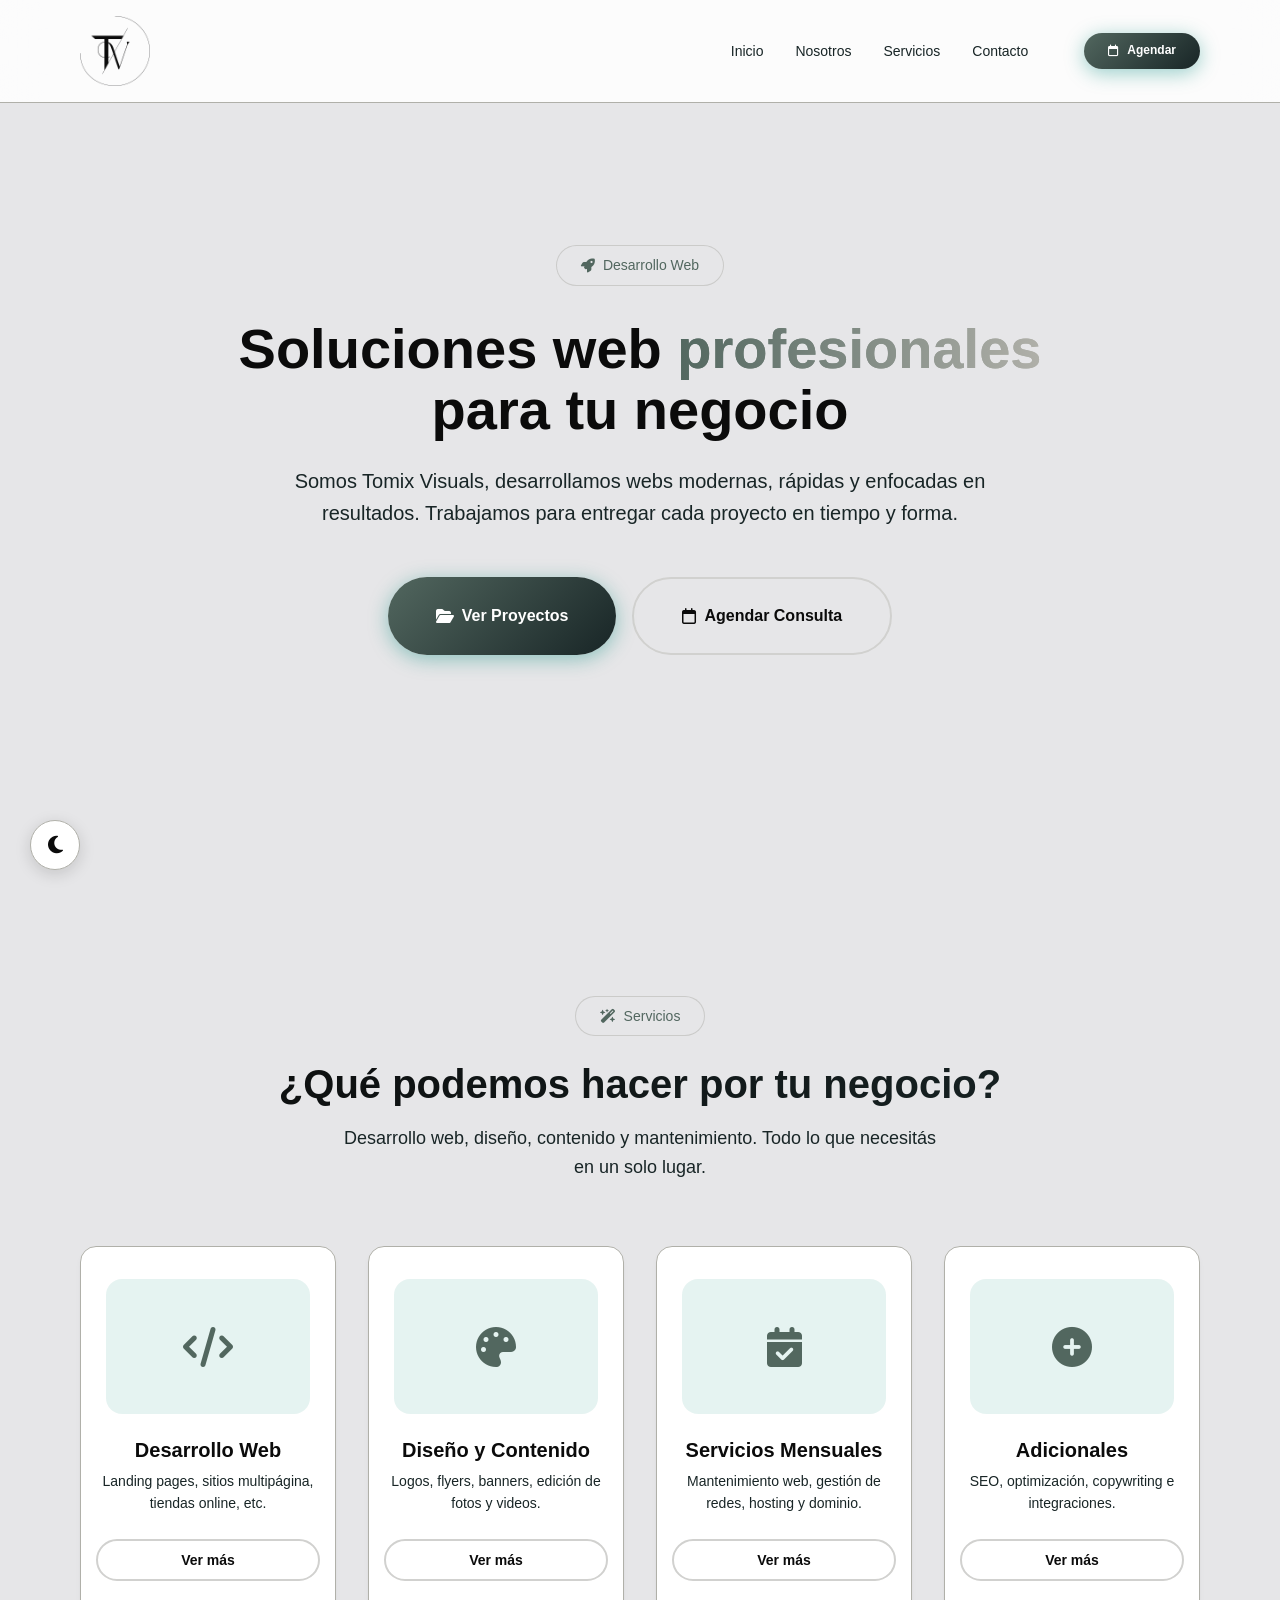
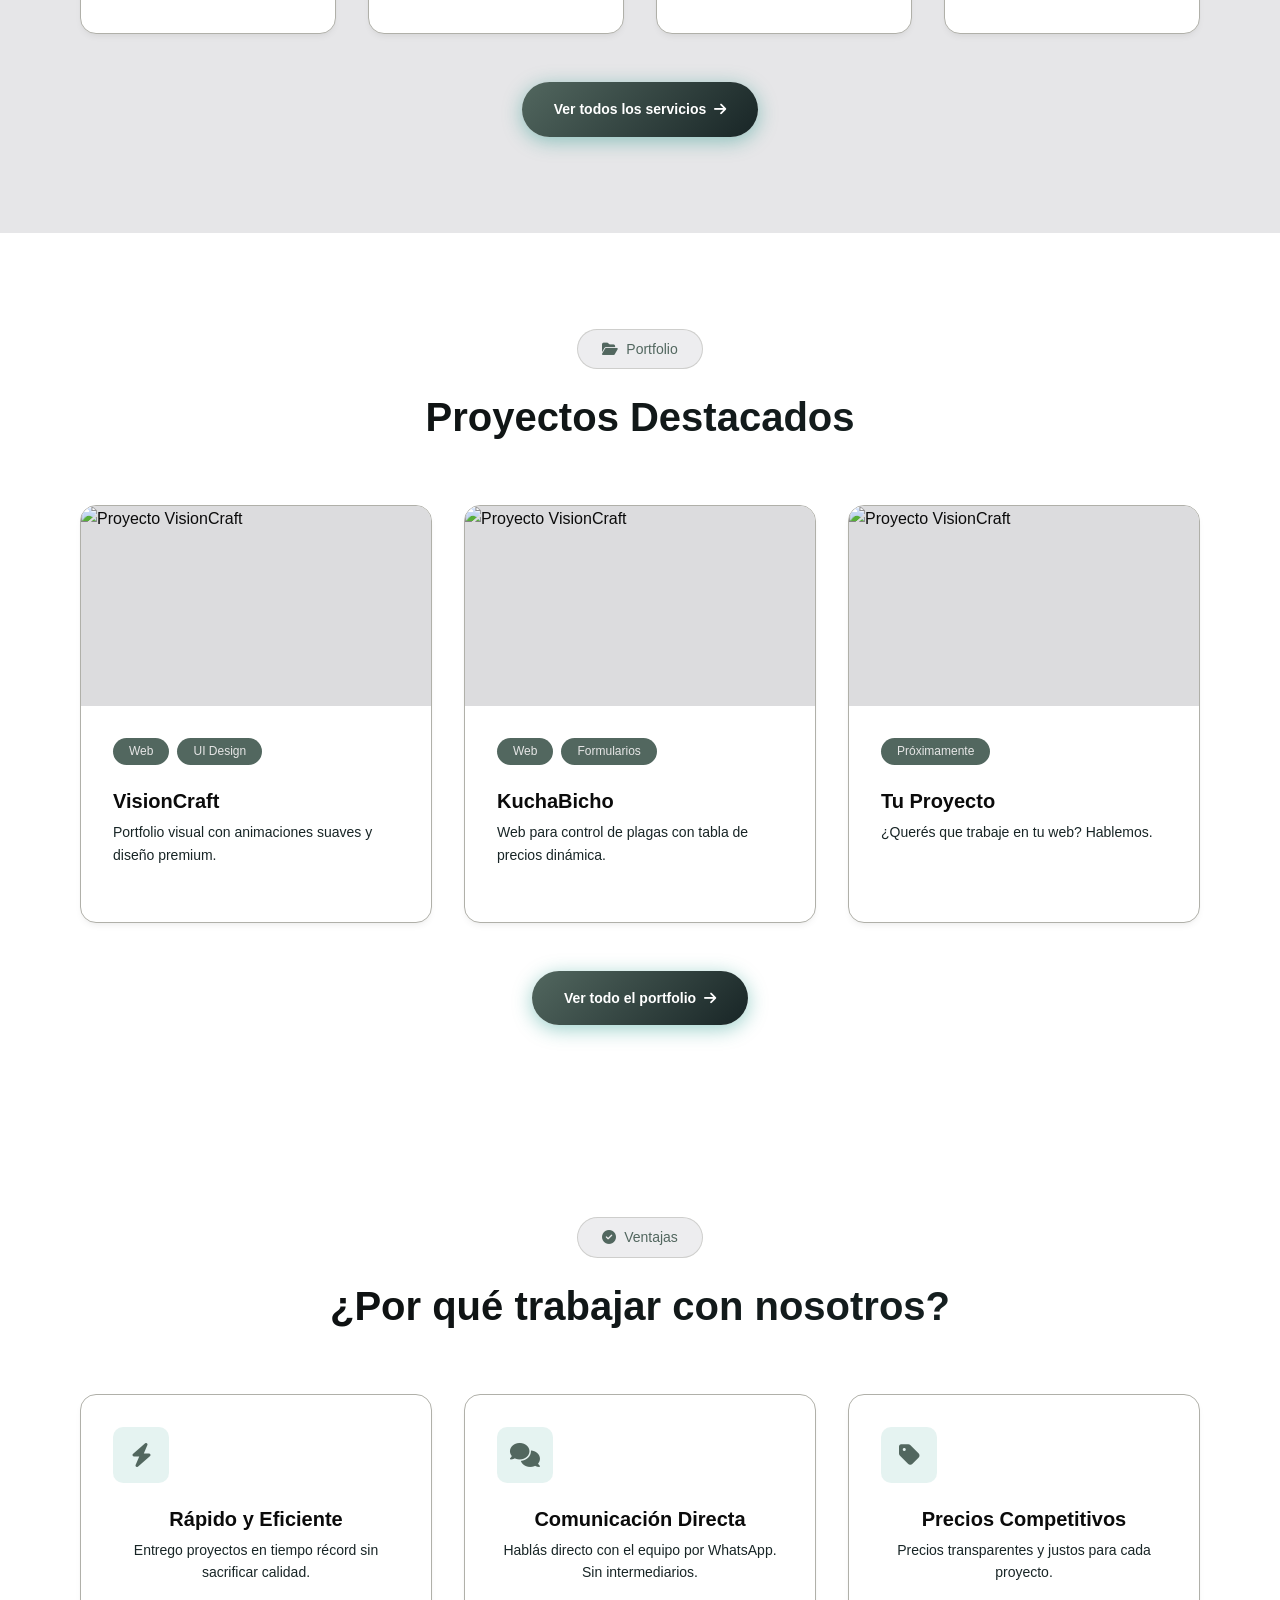
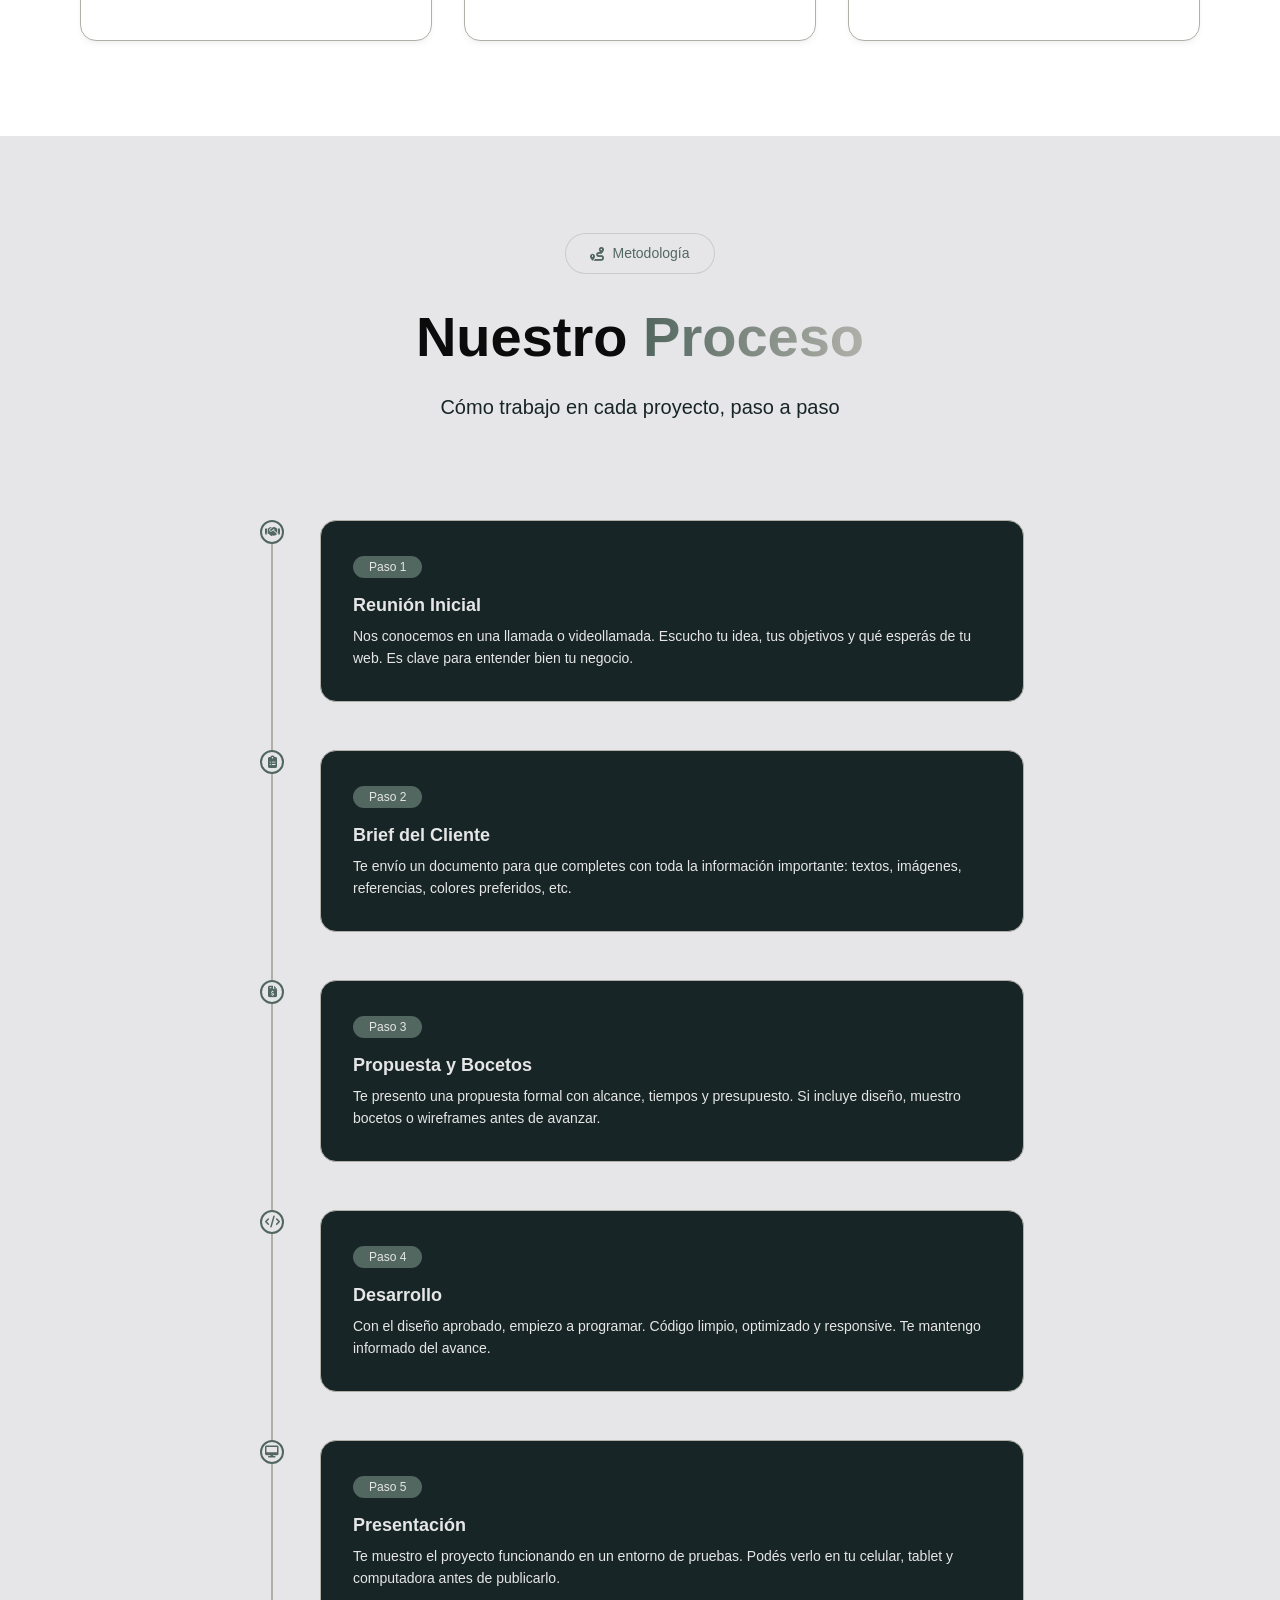
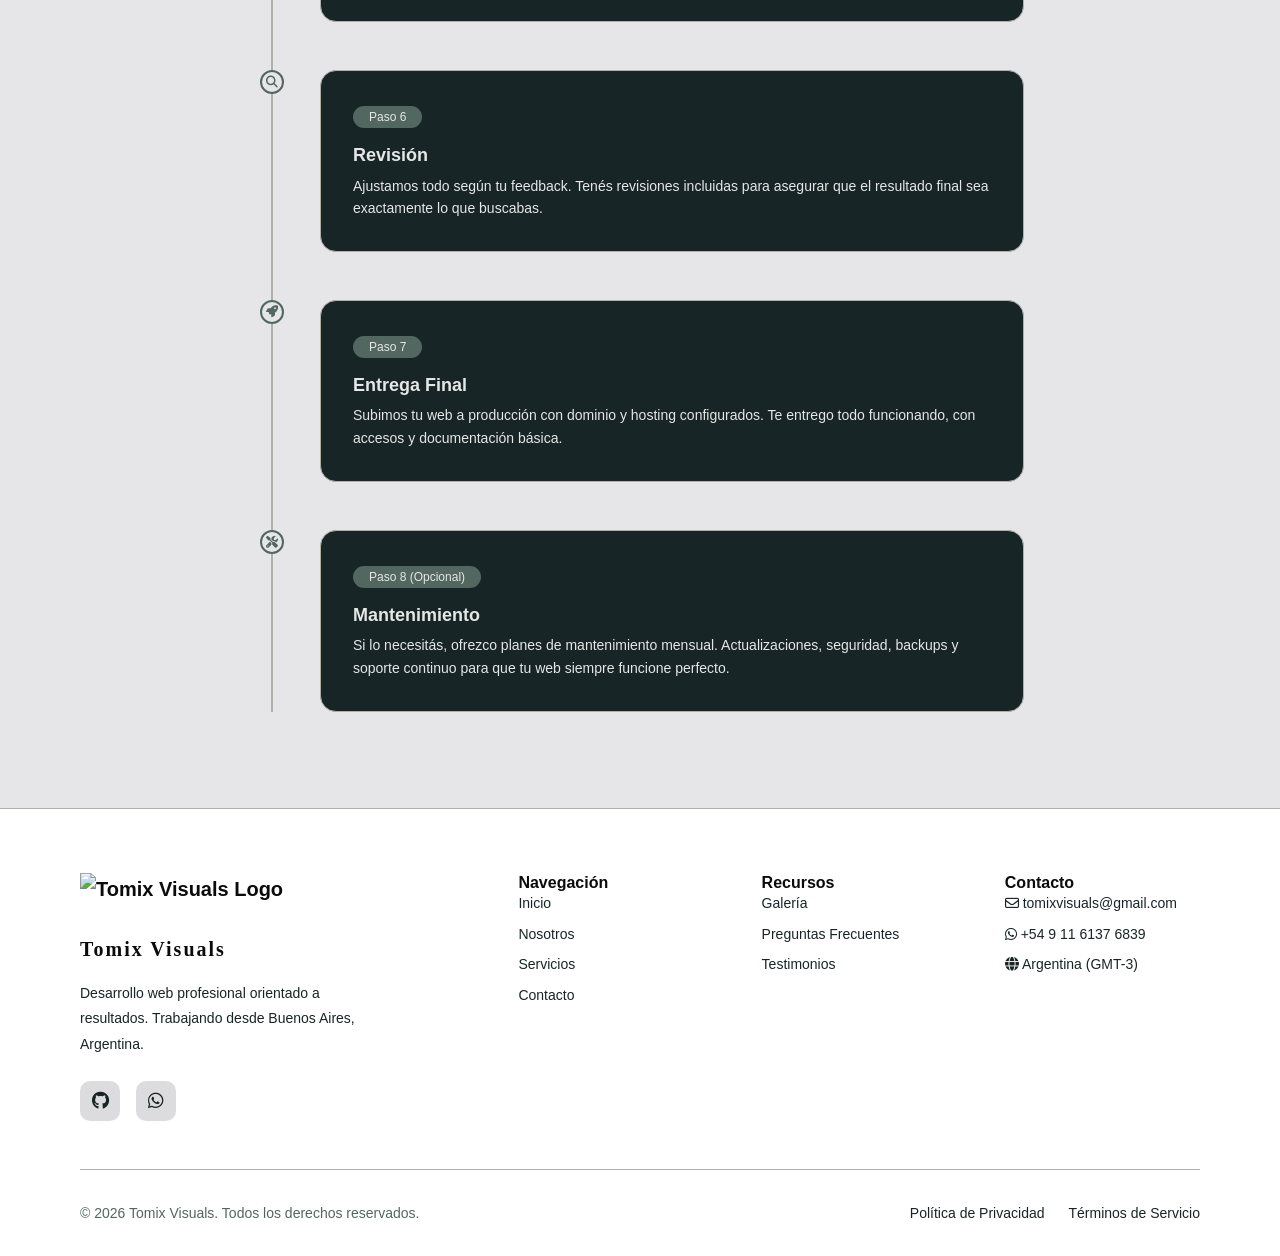
==== index.html @ 341f988a "Refactor code structure for improved readability and maintainability" ====
<!DOCTYPE html>
<html lang="es">

<head>
    <meta charset="UTF-8">
    <meta name="viewport" content="width=device-width, initial-scale=1.0">
    <title>Tomix Visuals</title>
    <meta name="description"
        content="Desarrollo web profesional para negocios. Landing pages, sitios multipágina, tiendas online y más.">
    <link rel="icon" type="image/png" href="./assets/images/logo_tomix_visuals.png">
    <link rel="preconnect" href="https://fonts.googleapis.com">
    <link rel="preconnect" href="https://fonts.gstatic.com" crossorigin>
    <link href="https://fonts.googleapis.com/css2?family=Outfit:wght@300;400;500;600;700&display=swap" rel="stylesheet">
    <link rel="stylesheet" href="https://cdnjs.cloudflare.com/ajax/libs/font-awesome/6.4.0/css/all.min.css">
    <link href="https://unpkg.com/aos@2.3.1/dist/aos.css" rel="stylesheet">
    <link rel="stylesheet" href="./CSS/styles.css">
    <link href="https://assets.calendly.com/assets/external/widget.css" rel="stylesheet">
</head>

<body>
    <!-- Navigation -->
    <nav class="navbar">
        <div class="nav-container">
            <a href="index.html" class="nav-logo">
                <img src="/assets/images/logo_tomix_visuals_negro.png" alt="Tomix Visuals Logo" class="nav-logo-img"
                    style="height: 70px; margin-right: 10px;">
            </a>

            <div class="nav-menu">
                <a href="index.html" class="nav-link active">Inicio</a>
                <a href="about.html" class="nav-link">Nosotros</a>
                <a href="servicios.html" class="nav-link">Servicios</a>
                <a href="contacto.html" class="nav-link">Contacto</a>
                <div class="nav-cta">
                    <a href="javascript:void(0)" onclick="openCalendly()" class="btn btn-primary btn-sm">
                        <i class="fa-regular fa-calendar"></i> Agendar
                    </a>
                </div>
            </div>

            <div class="nav-toggle">
                <span></span>
                <span></span>
                <span></span>
            </div>
        </div>
    </nav>

    <!-- Hero -->
    <section class="hero">
        <div class="hero-content" data-aos="fade-up">
            <div class="hero-badge">
                <i class="fa-solid fa-rocket"></i>
                <span>Desarrollo Web</span>
            </div>
            <h1 class="hero-title">
                Soluciones web
                <span class="txt-type" data-wait="2000"
                    data-words='["profesionales", "rápidas", "modernas", "efectivas"]'></span>
                <br> para tu negocio
            </h1>
            <p class="hero-subtitle">
                Somos Tomix Visuals, desarrollamos webs modernas, rápidas y enfocadas en resultados. Trabajamos
                para entregar cada proyecto en tiempo y forma.
            </p>
            <div class="btn-group" style="justify-content: center;">
                <a href="about.html#projects" class="btn btn-primary btn-lg">
                    <i class="fa-solid fa-folder-open"></i> Ver Proyectos
                </a>
                <a href="javascript:void(0)" onclick="openCalendly()" class="btn btn-outline btn-lg">
                    <i class="fa-regular fa-calendar"></i> Agendar Consulta
                </a>
            </div>
        </div>
    </section>

    <!-- Services Preview -->
    <section id="services-preview">
        <div class="container">
            <div class="section-header" data-aos="fade-up">
                <span class="section-badge">
                    <i class="fa-solid fa-wand-magic-sparkles"></i>
                    Servicios
                </span>
                <h2 class="section-title">¿Qué podemos hacer por tu negocio?</h2>
                <p class="section-subtitle">
                    Desarrollo web, diseño, contenido y mantenimiento. Todo lo que necesitás en un solo lugar.
                </p>
            </div>

            <div class="grid grid-4">
                <div class="card text-center service-preview-card" data-aos="fade-up" data-aos-delay="100"
                    onclick="window.location.href='servicios.html#desarrollo'" style="cursor: pointer;">
                    <div class="card-icon"><i class="fa-solid fa-code"></i></div>
                    <div class="service-preview-content">
                        <h3 class="card-title">Desarrollo Web</h3>
                        <p class="card-text">Landing pages, sitios multipágina, tiendas online, etc.</p>
                        <a href="servicios.html#desarrollo" class="btn btn-outline"
                            onclick="event.stopPropagation();">Ver más</a>
                    </div>
                </div>

                <div class="card text-center service-preview-card" data-aos="fade-up" data-aos-delay="200"
                    onclick="window.location.href='servicios.html#diseno'" style="cursor: pointer;">
                    <div class="card-icon"><i class="fa-solid fa-palette"></i></div>
                    <div class="service-preview-content">
                        <h3 class="card-title">Diseño y Contenido</h3>
                        <p class="card-text">Logos, flyers, banners, edición de fotos y videos.</p>
                        <a href="servicios.html#diseno" class="btn btn-outline" onclick="event.stopPropagation();">Ver
                            más</a>
                    </div>
                </div>

                <div class="card text-center service-preview-card" data-aos="fade-up" data-aos-delay="300"
                    onclick="window.location.href='servicios.html#mensuales'" style="cursor: pointer;">
                    <div class="card-icon"><i class="fa-solid fa-calendar-check"></i></div>
                    <div class="service-preview-content">
                        <h3 class="card-title">Servicios Mensuales</h3>
                        <p class="card-text">Mantenimiento web, gestión de redes, hosting y dominio.</p>
                        <a href="servicios.html#mensuales" class="btn btn-outline"
                            onclick="event.stopPropagation();">Ver más</a>
                    </div>
                </div>

                <div class="card text-center service-preview-card" data-aos="fade-up" data-aos-delay="400"
                    onclick="window.location.href='servicios.html#adicionales'" style="cursor: pointer;">
                    <div class="card-icon"><i class="fa-solid fa-plus-circle"></i></div>
                    <div class="service-preview-content">
                        <h3 class="card-title">Adicionales</h3>
                        <p class="card-text">SEO, optimización, copywriting e integraciones.</p>
                        <a href="servicios.html#adicionales" class="btn btn-outline"
                            onclick="event.stopPropagation();">Ver más</a>
                    </div>
                </div>
            </div>

            <div class="text-center" style="margin-top: var(--space-2xl);" data-aos="fade-up">
                <a href="servicios.html#services" class="btn btn-primary">
                    Ver todos los servicios <i class="fa-solid fa-arrow-right"></i>
                </a>
            </div>
        </div>
    </section>

    <!-- Featured Projects -->
    <section id="projects-preview" style="background: var(--bg-secondary);">
        <div class="container">
            <div class="section-header" data-aos="fade-up">
                <span class="section-badge">
                    <i class="fa-solid fa-folder-open"></i>
                    Portfolio
                </span>
                <h2 class="section-title">Proyectos Destacados</h2>
            </div>

            <div class="grid grid-3">
                <div class="card project-card" data-aos="fade-up" data-aos-delay="100">
                    <div class="project-image">
                        <img src="./assets/images/foto1.jpg" alt="Proyecto VisionCraft">
                    </div>
                    <div class="project-content">
                        <div class="project-tags">
                            <span class="tag">Web</span>
                            <span class="tag">UI Design</span>
                        </div>
                        <h3 class="card-title">VisionCraft</h3>
                        <p class="card-text">Portfolio visual con animaciones suaves y diseño premium.</p>
                        
                    </div>
                </div>

                <div class="card project-card" data-aos="fade-up" data-aos-delay="200">
                <div class="project-image">
                    <img src="./assets/images/foto1.jpg" alt="Proyecto VisionCraft">
                </div>
                    <div class="project-content">
                        <div class="project-tags">
                            <span class="tag">Web</span>
                            <span class="tag">Formularios</span>
                        </div>
                        <h3 class="card-title">KuchaBicho</h3>
                        <p class="card-text">Web para control de plagas con tabla de precios dinámica.</p>
                    </div>
                </div>

                <div class="card project-card" data-aos="fade-up" data-aos-delay="300">
                    <div class="project-image">
                        <img src="./assets/images/foto1.jpg" alt="Proyecto VisionCraft">
                    </div>
                    <div class="project-content">
                        <div class="project-tags">
                            <span class="tag">Próximamente</span>
                        </div>
                        <h3 class="card-title">Tu Proyecto</h3>
                        <p class="card-text">¿Querés que trabaje en tu web? Hablemos.</p>
                    </div>
                </div>
            </div>

            <div class="text-center" style="margin-top: var(--space-2xl);" data-aos="fade-up">
                <a href="about.html#projects" class="btn btn-primary">
                    Ver todo el portfolio <i class="fa-solid fa-arrow-right"></i>
                </a>
            </div>
        </div>
    </section>

    <!-- Why Me -->
    <section id="why-me" style="background: var(--bg-secondary);">
        <div class="container">
            <div class="section-header" data-aos="fade-up">
                <span class="section-badge">
                    <i class="fa-solid fa-check-circle"></i>
                    Ventajas
                </span>
                <h2 class="section-title">¿Por qué trabajar con nosotros?</h2>
            </div>

            <div class="grid grid-3">
                <div class="card text-center" data-aos="fade-up" data-aos-delay="100">
                    <div class="card-icon"><i class="fa-solid fa-bolt"></i></div>
                    <h3 class="card-title">Rápido y Eficiente</h3>
                    <p class="card-text">Entrego proyectos en tiempo récord sin sacrificar calidad.</p>
                </div>

                <div class="card text-center" data-aos="fade-up" data-aos-delay="200">
                    <div class="card-icon"><i class="fa-solid fa-comments"></i></div>
                    <h3 class="card-title">Comunicación Directa</h3>
                    <p class="card-text">Hablás directo con el equipo por WhatsApp. Sin intermediarios.</p>
                </div>

                <div class="card text-center" data-aos="fade-up" data-aos-delay="300">
                    <div class="card-icon"><i class="fa-solid fa-tag"></i></div>
                    <h3 class="card-title">Precios Competitivos</h3>
                    <p class="card-text">Precios transparentes y justos para cada proyecto.</p>
                </div>
            </div>
        </div>
    </section>

    <section class="hero" style="min-height: 40vh; padding-bottom: var(--space-lg);">
        <div class="hero-content" data-aos="fade-up">
            <div class="hero-badge">
                <i class="fa-solid fa-route"></i>
                <span>Metodología</span>
            </div>
            <h1 class="hero-title">Nuestro <span>Proceso</span></h1>
            <p class="hero-subtitle">Cómo trabajo en cada proyecto, paso a paso</p>
        </div>
    </section>

    <!-- Process Timeline -->
    <section id="process" style="padding-top: var(--space-lg);">
        <div class="container container-sm">
            <div class="timeline">

                <!-- Paso 1 -->
                <div class="timeline-item" data-aos="fade-up">
                    <div class="timeline-icon">
                        <i class="fa-solid fa-handshake"></i>
                    </div>
                    <div class="timeline-content dark-mode">
                        <span class="tag" style="margin-bottom: var(--space-sm);">Paso 1</span>
                        <h3 class="timeline-title">Reunión Inicial</h3>
                        <p class="timeline-text">
                            Nos conocemos en una llamada o videollamada. Escucho tu idea, tus objetivos y qué esperás de
                            tu web. Es clave para entender bien tu negocio.
                        </p>
                    </div>
                </div>

                <!-- Paso 2 -->
                <div class="timeline-item" data-aos="fade-up">
                    <div class="timeline-icon">
                        <i class="fa-solid fa-clipboard-list"></i>
                    </div>
                    <div class="timeline-content dark-mode">
                        <span class="tag" style="margin-bottom: var(--space-sm);">Paso 2</span>
                        <h3 class="timeline-title">Brief del Cliente</h3>
                        <p class="timeline-text">
                            Te envío un documento para que completes con toda la información importante: textos,
                            imágenes, referencias, colores preferidos, etc.
                        </p>
                    </div>
                </div>

                <!-- Paso 3 -->
                <div class="timeline-item" data-aos="fade-up">
                    <div class="timeline-icon">
                        <i class="fa-solid fa-file-invoice-dollar"></i>
                    </div>
                    <div class="timeline-content dark-mode">
                        <span class="tag" style="margin-bottom: var(--space-sm);">Paso 3</span>
                        <h3 class="timeline-title">Propuesta y Bocetos</h3>
                        <p class="timeline-text">
                            Te presento una propuesta formal con alcance, tiempos y presupuesto. Si incluye diseño,
                            muestro bocetos o wireframes antes de avanzar.
                        </p>
                    </div>
                </div>

                <!-- Paso 4 -->
                <div class="timeline-item" data-aos="fade-up">
                    <div class="timeline-icon">
                        <i class="fa-solid fa-code"></i>
                    </div>
                    <div class="timeline-content dark-mode">
                        <span class="tag" style="margin-bottom: var(--space-sm);">Paso 4</span>
                        <h3 class="timeline-title">Desarrollo</h3>
                        <p class="timeline-text">
                            Con el diseño aprobado, empiezo a programar. Código limpio, optimizado y responsive. Te
                            mantengo informado del avance.
                        </p>
                    </div>
                </div>

                <!-- Paso 5 -->
                <div class="timeline-item" data-aos="fade-up">
                    <div class="timeline-icon">
                        <i class="fa-solid fa-desktop"></i>
                    </div>
                    <div class="timeline-content dark-mode">
                        <span class="tag" style="margin-bottom: var(--space-sm);">Paso 5</span>
                        <h3 class="timeline-title">Presentación</h3>
                        <p class="timeline-text">
                            Te muestro el proyecto funcionando en un entorno de pruebas. Podés verlo en tu celular,
                            tablet y computadora antes de publicarlo.
                        </p>
                    </div>
                </div>

                <!-- Paso 6 -->
                <div class="timeline-item" data-aos="fade-up">
                    <div class="timeline-icon">
                        <i class="fa-solid fa-magnifying-glass"></i>
                    </div>
                    <div class="timeline-content dark-mode">
                        <span class="tag" style="margin-bottom: var(--space-sm);">Paso 6</span>
                        <h3 class="timeline-title">Revisión</h3>
                        <p class="timeline-text">
                            Ajustamos todo según tu feedback. Tenés revisiones incluidas para asegurar que el resultado
                            final sea exactamente lo que buscabas.
                        </p>
                    </div>
                </div>

                <!-- Paso 7 -->
                <div class="timeline-item" data-aos="fade-up">
                    <div class="timeline-icon">
                        <i class="fa-solid fa-rocket"></i>
                    </div>
                    <div class="timeline-content dark-mode">
                        <span class="tag" style="margin-bottom: var(--space-sm);">Paso 7</span>
                        <h3 class="timeline-title">Entrega Final</h3>
                        <p class="timeline-text">
                            Subimos tu web a producción con dominio y hosting configurados. Te entrego todo funcionando,
                            con accesos y documentación básica.
                        </p>
                    </div>
                </div>

                <!-- Paso 8 -->
                <div class="timeline-item" data-aos="fade-up">
                    <div class="timeline-icon">
                        <i class="fa-solid fa-screwdriver-wrench"></i>
                    </div>
                    <div class="timeline-content dark-mode">
                        <span class="tag" style="margin-bottom: var(--space-sm);">Paso 8 (Opcional)</span>
                        <h3 class="timeline-title">Mantenimiento</h3>
                        <p class="timeline-text">
                            Si lo necesitás, ofrezco planes de mantenimiento mensual. Actualizaciones, seguridad,
                            backups y soporte continuo para que tu web siempre funcione perfecto.
                        </p>
                    </div>
                </div>

            </div>
        </div>
    </section>

    <!-- Footer -->
    <footer class="footer">
        <div class="container">
            <div class="footer-grid">
                <div class="footer-brand">
                    <div class="footer-brand-name">
                        <img src="/assets/images/logo_tomix_visuals.png" alt="Tomix Visuals Logo" class="footer-logo-img"
                            style="height: 60px; margin-right: 10px;">
                        <span class="logo negativo">Tomix Visuals</span>
                    </div>
                    <p class="footer-brand-text">
                        Desarrollo web profesional orientado a resultados. Trabajando desde Buenos Aires, Argentina.
                    </p>
                    <div class="footer-social" style="margin-top: var(--space-lg);">
                        <a href="#" target="_blank" class="footer-social-link" aria-label="GitHub">
                            <i class="fa-brands fa-github"></i>
                        </a>
                        <!-- <a href="#" target="_blank" class="footer-social-link" aria-label="LinkedIn">
                            <i class="fa-brands fa-linkedin-in"></i>
                        </a> -->
                        <!-- <a href="#" target="_blank" class="footer-social-link" aria-label="Instagram">
                            <i class="fa-brands fa-instagram"></i>
                        </a> -->
                        <a href="https://wa.me/5491130489378" target="_blank" class="footer-social-link"
                            aria-label="WhatsApp">
                            <i class="fa-brands fa-whatsapp"></i>
                        </a>
                    </div>
                </div>

                <div>
                    <h4 class="footer-title-negativo">Navegación</h4>
                    <div class="footer-links">
                        <a href="index.html" class="footer-link">Inicio</a>
                        <a href="about.html" class="footer-link">Nosotros</a>
                        <a href="servicios.html" class="footer-link">Servicios</a>
                        <a href="contacto.html" class="footer-link">Contacto</a>
                    </div>
                </div>

                <div>
                    <h4 class="footer-title-negativo">Recursos</h4>
                    <div class="footer-links">
                        <a href="galeria.html" class="footer-link">Galería</a>
                        <a href="faq.html" class="footer-link">Preguntas Frecuentes</a>
                        <a href="testimonios.html" class="footer-link">Testimonios</a>
                    </div>
                </div>

                <div>
                    <h4 class="footer-title-negativo">Contacto</h4>
                    <div class="footer-links">
                        <a href="mailto:tomixvisuals@gmail.com" class="footer-link">
                            <i class="fa-regular fa-envelope"></i> tomixvisuals@gmail.com
                        </a>
                        <a href="https://wa.me/5491161376839" class="footer-link">
                            <i class="fa-brands fa-whatsapp"></i> +54 9 11 6137 6839
                        </a>
                        <span class="footer-link" style="cursor: default;">
                            <i class="fa-solid fa-globe"></i> Argentina (GMT-3)
                        </span>
                    </div>
                </div>
            </div>

            <div class="footer-bottom">
                <p class="footer-copyright">
                    &copy; 2026 Tomix Visuals. Todos los derechos reservados.
                </p>
                <div class="footer-legal">
                    <a href="#">Política de Privacidad</a>
                    <a href="#">Términos de Servicio</a>
                </div>
            </div>
        </div>
    </footer>

    <button id="theme-toggle" class="theme-toggle-btn" aria-label="Cambiar modo oscuro/claro">
        <i class="fa-solid fa-moon"></i>
    </button>

    <script src="https://unpkg.com/aos@2.3.1/dist/aos.js"></script>
    <script src="https://assets.calendly.com/assets/external/widget.js" async></script>
    <script src="script.js"></script>
</body>

</html>
---- CSS/styles.css ----
/* --- VARIABLES --- */
:root {
    /* Colores - Tomix Visuals Theme (Light/Teal) */
    --bg-primary: #e6e6e8;
    --bg-secondary: #FFFFFF;
    --bg-tertiary: #dcdcde;
    --accent: #52675f;
    --accent-glow: #b0b0a9;
    --accent-dark: #182526;
    --success: #10B981;
    --warning: #F59E0B;
    --text-primary: #0b0b0b;
    --text-secondary: #182526;
    --text-muted: #52675f;
    --border: #b0b0a9;
    --border-light: #d1d1cf;
    --glass: rgba(230, 230, 232, 0.7);
    --glass-border: rgba(176, 176, 169, 0.5);

    /* Gradients */
    --gradient-accent: linear-gradient(135deg, var(--accent) 0%, var(--accent-dark) 100%);
    --gradient-dark: linear-gradient(180deg, var(--bg-primary) 0%, var(--text-primary) 100%);
    --gradient-glow: radial-gradient(circle at center, rgba(82, 103, 95, 0.2) 0%, transparent 70%);

    /* Spacing */
    --space-xs: 0.25rem;
    --space-sm: 0.5rem;
    --space-md: 1rem;
    --space-lg: 1.5rem;
    --space-xl: 2rem;
    --space-2xl: 3rem;
    --space-3xl: 4rem;
    --space-4xl: 6rem;

    /* Typography */
    --font-primary: 'ModernSans', sans-serif;
    --font-size-xs: 0.75rem;
    --font-size-sm: 0.875rem;
    --font-size-base: 1rem;
    --font-size-lg: 1.125rem;
    --font-size-xl: 1.25rem;
    --font-size-2xl: 1.5rem;
    --font-size-3xl: 2rem;
    --font-size-4xl: 2.5rem;
    --font-size-5xl: 3.5rem;
    --font-size-6xl: 4.5rem;

    /* Border Radius */
    --radius-sm: 6px;
    --radius-md: 10px;
    --radius-lg: 16px;
    --radius-xl: 24px;
    --radius-full: 9999px;

    /* Shadows */
    --shadow-sm: 0 2px 8px rgba(11, 11, 11, 0.1);
    --shadow-md: 0 4px 16px rgba(11, 11, 11, 0.15);
    --shadow-lg: 0 8px 32px rgba(11, 11, 11, 0.2);
    --shadow-glow: 0 0 40px rgba(82, 103, 95, 0.25);

    /* Transitions */
    --transition-fast: 150ms ease;
    --transition-base: 300ms ease;
    --transition-slow: 500ms ease;

    /* Z-index */
    --z-dropdown: 100;
    --z-sticky: 200;
    --z-fixed: 300;
    --z-modal: 400;
    --z-tooltip: 500;
}

/* --- RESET & BASE --- */
*,
*::before,
*::after {
    margin: 0;
    padding: 0;
    box-sizing: border-box;
}

html {
    scroll-behavior: smooth;
    scroll-padding-top: 100px;
    -webkit-font-smoothing: antialiased;
    -moz-osx-font-smoothing: grayscale;
}

body {
    font-family: var(--font-primary);
    font-size: var(--font-size-base);
    line-height: 1.6;
    color: var(--text-primary);
    background-color: var(--bg-primary);
    overflow-x: hidden;
}

a {
    text-decoration: none;
    color: inherit;
    transition: color var(--transition-fast);
}

ul,
ol {
    list-style: none;
}

img,
video {
    max-width: 100%;
    height: auto;
    display: block;
}

button {
    font-family: inherit;
    cursor: pointer;
    border: none;
    background: none;
}

input,
textarea,
select {
    font-family: inherit;
    font-size: inherit;
}

/* --- LAYOUT --- */
.container {
    width: 90%;
    max-width: 1200px;
    margin: 0 auto;
    padding: 0 var(--space-md);
    position: relative;
    /* Ensure relative positioning for child absolute elements */
}

.container-sm {
    max-width: 800px;
}

.container-lg {
    max-width: 1400px;
}

section {
    padding: var(--space-4xl) 0;
}

/* --- NAVIGATION --- */
.navbar {
    position: fixed;
    top: 0;
    left: 0;
    right: 0;
    z-index: var(--z-fixed);
    background: rgba(255, 255, 255, 0.85);
    /* Light theme background */
    backdrop-filter: blur(20px);
    -webkit-backdrop-filter: blur(20px);
    border-bottom: 1px solid var(--border);
    /* Use border variable */
    padding: var(--space-md) 0;
    transition: all var(--transition-base);
}

.navbar.scrolled {
    padding: var(--space-sm) 0;
    background: rgba(255, 255, 255, 0.95);
    /* Light theme */
    box-shadow: var(--shadow-sm);
}

.nav-container {
    display: flex;
    align-items: center;
    justify-content: space-between;
    max-width: 1200px;
    width: 90%;
    /* Added to match container */
    margin: 0 auto;
    padding: 0 var(--space-md);
}


.nav-logo-img {
    width: 70px;
    transition: all 0.3s ease;
}

.nav-menu {
    display: flex;
    align-items: center;
    gap: var(--space-xl);
}

.nav-link {
    font-size: var(--font-size-sm);
    font-weight: 500;
    color: var(--text-secondary);
    position: relative;
    padding: var(--space-xs) 0;
}

.nav-link::after {
    content: '';
    position: absolute;
    bottom: -2px;
    left: 0;
    width: 0;
    height: 2px;
    background: var(--accent);
    transition: width var(--transition-base);
}

.nav-link:hover,
.nav-link.active {
    color: var(--text-primary);
}

.nav-link:hover::after,
.nav-link.active::after {
    width: 100%;
}

.nav-cta {
    margin-left: var(--space-lg);
}

/* Mobile Menu */
.nav-toggle {
    display: none;
    flex-direction: column;
    gap: 5px;
    padding: var(--space-sm);
    cursor: pointer;
}

.nav-toggle span {
    display: block;
    width: 24px;
    height: 2px;
    background: var(--text-primary);
    transition: all var(--transition-fast);
}

.nav-toggle.active span:nth-child(1) {
    transform: rotate(45deg) translate(5px, 5px);
}

.nav-toggle.active span:nth-child(2) {
    opacity: 0;
}

.nav-toggle.active span:nth-child(3) {
    transform: rotate(-45deg) translate(5px, -5px);
}

/* --- TYPOGRAPHY --- */
h1,
h2,
h3,
h4,
h5,
h6 {
    line-height: 1.2;
    font-weight: 700;
}

.logo {
    font-family: Skeina;
    letter-spacing: 2px;
}

.section-header {
    text-align: center;
    margin-bottom: var(--space-3xl);
}

.section-badge {
    display: inline-flex;
    align-items: center;
    gap: var(--space-sm);
    padding: var(--space-sm) var(--space-lg);
    background: var(--glass);
    border: 1px solid var(--glass-border);
    border-radius: var(--radius-full);
    font-size: var(--font-size-sm);
    color: var(--accent);
    margin-bottom: var(--space-lg);
}

.section-title {
    font-size: var(--font-size-4xl);
    margin-bottom: var(--space-md);
    background: linear-gradient(135deg, var(--text-primary) 0%, var(--text-secondary) 100%);
    -webkit-background-clip: text;
    -webkit-text-fill-color: transparent;
    background-clip: text;
}

.section-subtitle {
    font-size: var(--font-size-lg);
    color: var(--text-secondary);
    max-width: 600px;
    margin: 0 auto;
}

/* --- BUTTONS --- */
.btn {
    display: inline-flex;
    align-items: center;
    justify-content: center;
    gap: var(--space-sm);
    padding: var(--space-md) var(--space-xl);
    font-size: var(--font-size-sm);
    font-weight: 600;
    border-radius: var(--radius-full);
    transition: all var(--transition-base);
    white-space: nowrap;
}

.btn-primary {
    background: var(--gradient-accent);
    color: white;
    box-shadow: 0 4px 20px rgba(0, 137, 123, 0.4);
    /* Teal shadow */
}

.btn-primary:hover {
    transform: translateY(-2px);
    box-shadow: 0 8px 30px rgba(0, 137, 123, 0.5);
}

.btn-outline {
    background: transparent;
    color: var(--text-primary);
    border: 2px solid var(--border-light);
}

.btn-outline:hover {
    border-color: var(--accent);
    color: var(--accent);
    background: rgba(0, 137, 123, 0.1);
}

.btn-ghost {
    background: transparent;
    color: var(--text-secondary);
    padding: var(--space-sm) var(--space-md);
}

.btn-ghost:hover {
    color: var(--text-primary);
    background: var(--glass);
}

.btn-whatsapp {
    background: #25D366;
    color: white;
}

.btn-whatsapp:hover {
    background: #20BA5C;
    transform: translateY(-2px);
    box-shadow: 0 8px 30px rgba(37, 211, 102, 0.4);
}

.btn-lg {
    padding: var(--space-lg) var(--space-2xl);
    font-size: var(--font-size-base);
}

.btn-sm {
    padding: var(--space-sm) var(--space-lg);
    font-size: var(--font-size-xs);
}

.btn-icon {
    width: 48px;
    height: 48px;
    padding: 0;
    border-radius: 50%;
}

.btn-group {
    display: flex;
    flex-wrap: wrap;
    gap: var(--space-md);
}

/* --- CARDS --- */
.card {
    background: var(--bg-secondary);
    border: 1px solid var(--border);
    border-radius: var(--radius-lg);
    padding: var(--space-xl);
    will-change: transform;
    transition: transform var(--transition-fast), box-shadow var(--transition-base);
    box-shadow: 0 4px 6px -1px rgba(0, 0, 0, 0.05), 0 2px 4px -1px rgba(0, 0, 0, 0.03);
    perspective: 1000px;
    transform-style: preserve-3d;
    /* Added subtle shadow */
}


.card:hover {
    border-color: var(--accent);

    box-shadow: var(--shadow-lg), var(--shadow-glow);
}

.card-glass {
    background: var(--glass);
    border: 1px solid var(--glass-border);
    backdrop-filter: blur(10px);
    -webkit-backdrop-filter: blur(10px);
}

.card-icon {
    width: 56px;
    height: 56px;
    display: flex;
    align-items: center;
    justify-content: center;
    background: rgba(0, 137, 123, 0.1);
    border-radius: var(--radius-md);
    font-size: var(--font-size-2xl);
    color: var(--accent);
    margin-bottom: var(--space-lg);
}

.card-title {
    font-size: var(--font-size-xl);
    margin-bottom: var(--space-sm);
}

.card-text {
    color: var(--text-secondary);
    font-size: var(--font-size-sm);
    margin-bottom: var(--space-lg);
}

.card-price {
    font-size: var(--font-size-2xl);
    font-weight: 700;
    color: var(--accent);
    margin-bottom: var(--space-lg);
}

.card-price span {
    font-size: var(--font-size-sm);
    color: var(--text-muted);
    font-weight: 400;
}

/* --- GRIDS --- */
.grid {
    display: grid;
    gap: var(--space-xl);
}

.grid-2 {
    grid-template-columns: repeat(2, 1fr);
}

.grid-3 {
    grid-template-columns: repeat(3, 1fr);
}

.grid-4 {
    grid-template-columns: repeat(4, 1fr);
}

.grid-auto {
    grid-template-columns: repeat(auto-fit, minmax(280px, 1fr));
}

/* --- HERO --- */
.hero {
    min-height: 100vh;
    display: flex;
    align-items: center;
    justify-content: center;
    text-align: center;
    padding: var(--space-4xl) 0;
    position: relative;
    overflow: hidden;
}

.hero::before {
    content: '';
    position: absolute;
    top: 0;
    left: 50%;
    transform: translateX(-50%);
    width: 150%;
    height: 100%;
    pointer-events: none;
}

.hero-content {
    position: relative;
    z-index: 1;
    max-width: 900px;
    margin: 0 auto;
    padding: 0 var(--space-lg);
}

.hero-badge {
    display: inline-flex;
    align-items: center;
    gap: var(--space-sm);
    padding: var(--space-sm) var(--space-lg);
    background: var(--glass);
    border: 1px solid var(--glass-border);
    border-radius: var(--radius-full);
    font-size: var(--font-size-sm);
    color: var(--accent);
    margin-bottom: var(--space-xl);
}

.hero-title {
    font-size: var(--font-size-5xl);
    font-weight: 700;
    margin-bottom: var(--space-lg);
    line-height: 1.1;
}

.hero-title span {
    background: var(--gradient-accent);
    -webkit-background-clip: text;
    -webkit-text-fill-color: transparent;
    background-clip: text;
}

.hero-subtitle {
    font-size: var(--font-size-xl);
    color: var(--text-secondary);
    margin-bottom: var(--space-2xl);
    max-width: 700px;
    margin-left: auto;
    margin-right: auto;
}

.hero-buttons {
    display: flex;
    flex-wrap: wrap;
    gap: var(--space-md);
    justify-content: center;
}

.hero-visual {
    position: absolute;
    bottom: -10%;
    left: 50%;
    transform: translateX(-50%);
    width: 600px;
    height: 400px;
    opacity: 0.1;
    pointer-events: none;
}

/* --- SERVICE CARDS --- */
.service-category {
    margin-bottom: var(--space-3xl);
}

.service-category-title {
    font-size: var(--font-size-2xl);
    margin-bottom: var(--space-xl);
    padding-bottom: var(--space-md);
    border-bottom: 1px solid var(--border);
    display: flex;
    align-items: center;
    gap: var(--space-md);
}

.service-category-title i {
    color: var(--accent);
}

.service-card {
    height: 100%;
    display: flex;
    flex-direction: column;
}

.service-card .card-text {
    flex: 1;
}

.project-card {
    overflow: hidden;
    padding: 0;
    perspective: 1000px;
    transform-style: preserve-3d;
    will-change: transform;
}


.project-image {
    height: 200px;
    background: var(--bg-tertiary);
    display: flex;
    align-items: center;
    justify-content: center;
    position: relative;
    overflow: hidden;
}

.project-image i {
    font-size: 4rem;
    color: var(--border-light);
    transition: all var(--transition-base);
}

.project-card:hover .project-image i {
    color: #e6e6e6;
    transform: scale(1.1);
}

.project-image img {
    width: 100%;
    height: 100%;
    object-fit: cover;
    transition: transform var(--transition-base);
}

.project-card:hover .project-image img {
    transform: scale(1.05);
}

.project-content {
    padding: var(--space-xl);
}

.project-tags {
    display: flex;
    flex-wrap: wrap;
    gap: var(--space-sm);
    margin-bottom: var(--space-lg);
}

.tag {
    padding: var(--space-xs) var(--space-md);
    background: #52675f;
    color: #e6e6e6;
    font-size: var(--font-size-xs);
    border-radius: var(--radius-full);
}

/* --- TESTIMONIAL CARDS --- */
.testimonial-card {
    text-align: center;
}

.testimonial-avatar {
    width: 80px;
    height: 80px;
    border-radius: 50%;
    background: var(--bg-tertiary);
    display: flex;
    align-items: center;
    justify-content: center;
    margin: 0 auto var(--space-lg);
    font-size: var(--font-size-2xl);
    color: var(--border-light);
    overflow: hidden;
}

.testimonial-avatar img {
    width: 100%;
    height: 100%;
    object-fit: cover;
}

.testimonial-text {
    color: var(--text-secondary);
    font-size: var(--font-size-base);
    font-style: italic;
    margin-bottom: var(--space-lg);
    line-height: 1.8;
}

.testimonial-name {
    font-weight: 600;
    margin-bottom: var(--space-xs);
}

.testimonial-role {
    color: var(--text-muted);
    font-size: var(--font-size-sm);
}

/* --- CASE STUDY CARDS --- */
.case-card {
    padding: var(--space-2xl);
}

.case-header {
    display: flex;
    align-items: flex-start;
    gap: var(--space-xl);
    margin-bottom: var(--space-xl);
}

.case-image {
    width: 200px;
    height: 150px;
    background: var(--bg-tertiary);
    border-radius: var(--radius-md);
    display: flex;
    align-items: center;
    justify-content: center;
    flex-shrink: 0;
}

.case-image i {
    font-size: 3rem;
    color: var(--border-light);
}

.case-title {
    font-size: var(--font-size-2xl);
    margin-bottom: var(--space-sm);
}

.case-sections {
    display: grid;
    gap: var(--space-lg);
}

.case-section h4 {
    font-size: var(--font-size-sm);
    text-transform: uppercase;
    letter-spacing: 0.1em;
    color: var(--accent);
    margin-bottom: var(--space-sm);
}

.case-section p {
    color: var(--text-secondary);
    font-size: var(--font-size-sm);
}

/* --- BLOG/NOTES CARDS --- */
.note-card {
    padding: 0;
    overflow: hidden;
}

.note-image {
    height: 160px;
    background: var(--bg-tertiary);
    display: flex;
    align-items: center;
    justify-content: center;
}

.note-image i {
    font-size: 3rem;
    color: var(--border-light);
}

.note-content {
    padding: var(--space-xl);
}

.note-date {
    font-size: var(--font-size-xs);
    color: var(--text-muted);
    margin-bottom: var(--space-sm);
}

.note-title {
    font-size: var(--font-size-lg);
    margin-bottom: var(--space-sm);
}

.note-excerpt {
    color: var(--text-secondary);
    font-size: var(--font-size-sm);
    margin-bottom: var(--space-lg);
}

/* --- TIMELINE / PROCESS --- */
.timeline {
    position: relative;
    padding-left: var(--space-3xl);
}

.timeline::before {
    content: '';
    position: absolute;
    left: 15px;
    top: 0;
    bottom: 0;
    width: 2px;
    background: var(--border);
}

.timeline-item {
    position: relative;
    padding-bottom: var(--space-2xl);
}

.timeline-item:last-child {
    padding-bottom: 0;
}

.timeline-icon {
    position: absolute;
    left: calc(-1 * var(--space-3xl) + 4px);
    width: 24px;
    height: 24px;
    background: var(--bg-primary);
    border: 2px solid var(--accent);
    border-radius: 50%;
    display: flex;
    align-items: center;
    justify-content: center;
    z-index: 1;
}

.timeline-icon i {
    font-size: var(--font-size-xs);
    color: var(--accent);
}

.timeline-content {
    background: #182526;
    border: 1px solid var(--border);
    border-radius: var(--radius-lg);
    padding: var(--space-xl);
    transition: all var(--transition-base);
}

.timeline-item:hover .timeline-content {
    border-color: var(--accent);
    transform: translateX(8px);
}

.timeline-title {
    margin-top: 16px;
    color: #e6e6e6;
    font-size: var(--font-size-lg);
    margin-bottom: var(--space-sm);
}

.timeline-text {
    color: #e6e6e6;
    font-size: var(--font-size-sm);
}

/* --- ACCORDION / FAQ --- */
.accordion {
    display: flex;
    flex-direction: column;
    gap: var(--space-md);
}

.accordion-item {
    background: var(--bg-secondary);
    border: 1px solid var(--border);
    border-radius: var(--radius-lg);
    overflow: hidden;
    transition: all var(--transition-base);
}

.accordion-item.active {
    border-color: var(--accent);
}

.accordion-header {
    display: flex;
    align-items: center;
    justify-content: space-between;
    padding: var(--space-lg) var(--space-xl);
    cursor: pointer;
    transition: all var(--transition-fast);
}

.accordion-header:hover {
    background: var(--glass);
}

.accordion-title {
    font-size: var(--font-size-base);
    font-weight: 600;
}

.accordion-icon {
    font-size: var(--font-size-lg);
    color: var(--accent);
    transition: transform var(--transition-base);
}

.accordion-item.active .accordion-icon {
    transform: rotate(45deg);
}

.accordion-content {
    max-height: 0;
    overflow: hidden;
    transition: max-height var(--transition-base);
}

.accordion-item.active .accordion-content {
    max-height: 500px;
}

.accordion-body {
    padding: 0 var(--space-xl) var(--space-xl);
    color: var(--text-secondary);
    font-size: var(--font-size-sm);
    line-height: 1.8;
}

/* --- CALCULATOR --- */
.calculator {
    background: var(--bg-secondary);
    border: 1px solid var(--border);
    border-radius: var(--radius-xl);
    padding: var(--space-2xl);
}

.calculator-section {
    margin-bottom: var(--space-2xl);
}

.calculator-label {
    font-size: var(--font-size-lg);
    font-weight: 600;
    margin-bottom: var(--space-lg);
    display: flex;
    align-items: center;
    gap: var(--space-sm);
}

.calculator-options {
    display: grid;
    grid-template-columns: repeat(auto-fit, minmax(200px, 1fr));
    gap: var(--space-md);
}

.calc-option {
    background: var(--bg-tertiary);
    border: 2px solid var(--border);
    border-radius: var(--radius-md);
    padding: var(--space-lg);
    cursor: pointer;
    transition: all var(--transition-base);
    text-align: center;
}

.calc-option:hover {
    border-color: var(--border-light);
}

.calc-option.selected {
    border-color: var(--accent);
    background: rgba(0, 137, 123, 0.1);
}

.calc-option-icon {
    font-size: var(--font-size-2xl);
    color: var(--accent);
    margin-bottom: var(--space-sm);
}

.calc-option-title {
    font-weight: 600;
    margin-bottom: var(--space-xs);
}

.calc-option-price {
    font-size: var(--font-size-sm);
    color: var(--text-muted);
}

.calculator-result {
    background: var(--bg-tertiary);
    border-radius: var(--radius-lg);
    padding: var(--space-2xl);
    text-align: center;
}

.result-label {
    font-size: var(--font-size-sm);
    color: var(--text-muted);
    margin-bottom: var(--space-sm);
}

.result-price {
    font-size: var(--font-size-4xl);
    font-weight: 700;
    color: var(--accent);
    margin-bottom: var(--space-md);
}

.result-note {
    font-size: var(--font-size-sm);
    color: var(--text-secondary);
    margin-bottom: var(--space-xl);
}

/* --- FORMS --- */
.form-group {
    margin-bottom: var(--space-lg);
}

.form-label {
    display: block;
    font-size: var(--font-size-sm);
    font-weight: 500;
    margin-bottom: var(--space-sm);
    color: var(--text-secondary);
}

.form-input,
.form-textarea,
.form-select {
    width: 100%;
    padding: var(--space-md) var(--space-lg);
    background: var(--bg-tertiary);
    border: 1px solid var(--border);
    border-radius: var(--radius-md);
    color: var(--text-primary);
    font-size: var(--font-size-base);
    transition: all var(--transition-fast);
}

.form-input:focus,
.form-textarea:focus,
.form-select:focus {
    outline: none;
    border-color: var(--accent);
    box-shadow: 0 0 0 3px rgba(0, 137, 123, 0.2);
}

.form-input::placeholder,
.form-textarea::placeholder {
    color: var(--text-muted);
}

.form-textarea {
    min-height: 150px;
    resize: vertical;
}

/* --- CONTACT GRID --- */
.contact-grid {
    display: grid;
    grid-template-columns: 1fr 1fr;
    gap: var(--space-3xl);
}

.contact-info {
    display: flex;
    flex-direction: column;
    gap: var(--space-xl);
}

.contact-item {
    display: flex;
    align-items: center;
    gap: var(--space-lg);
}

.contact-icon {
    width: 48px;
    height: 48px;
    display: flex;
    align-items: center;
    justify-content: center;
    background: rgba(0, 137, 123, 0.1);
    border-radius: var(--radius-md);
    color: var(--accent);
    font-size: var(--font-size-xl);
}

.contact-label {
    font-size: var(--font-size-sm);
    color: var(--text-muted);
    margin-bottom: var(--space-xs);
}

.contact-value {
    font-weight: 500;
}

.contact-form {
    background: var(--bg-secondary);
    border: 1px solid var(--border);
    border-radius: var(--radius-xl);
    padding: var(--space-2xl);
}

/* --- FOOTER --- */
.footer {
    background: var(--bg-secondary);
    border-top: 1px solid var(--border);
    padding: var(--space-3xl) 0 var(--space-xl);
}

.footer-grid {
    display: grid;
    grid-template-columns: 2fr 1fr 1fr 1fr;
    gap: var(--space-2xl);
    margin-bottom: var(--space-2xl);
}

.footer-brand {
    max-width: 300px;
}

.footer-brand-name {
    font-size: var(--font-size-xl);
    font-weight: 700;
    margin-bottom: var(--space-md);
}

.logo negativo {
    color: var(#e6e6e8);
}

.footer-brand-text {
    color: var(--text-secondary);
    font-size: var(--font-size-sm);
    line-height: 1.8;
}

.footer-title {
    font-size: var(--font-size-sm);
    text-transform: uppercase;
    letter-spacing: 0.1em;
    margin-bottom: var(--space-lg);
    color: #e6e6e8
}

.footer-links {
    display: flex;
    flex-direction: column;
    gap: var(--space-sm);
}

.footer-link {
    color: var(--text-secondary);
    font-size: var(--font-size-sm);
    transition: color var(--transition-fast);
}

.footer-link:hover {
    color: var(--accent);
}

.footer-social {
    display: flex;
    gap: var(--space-md);
}

.footer-social-link {
    width: 40px;
    height: 40px;
    display: flex;
    align-items: center;
    justify-content: center;
    background: var(--bg-tertiary);
    border-radius: var(--radius-md);
    color: var(--text-secondary);
    font-size: var(--font-size-lg);
    transition: all var(--transition-fast);
}

.footer-social-link:hover {
    background: var(--accent);
    color: white;
}

.footer-bottom {
    border-top: 1px solid var(--border);
    padding-top: var(--space-xl);
    display: flex;
    justify-content: space-between;
    align-items: center;
}

.footer-copyright {
    color: var(--text-muted);
    font-size: var(--font-size-sm);
}

.footer-legal {
    display: flex;
    gap: var(--space-lg);
}

.footer-legal a {
    color: var(--text-secondary);
    font-size: var(--font-size-sm);
}

.footer-legal a:hover {
    color: var(--accent);
}

/* --- UTILITIES --- */
.text-center {
    text-align: center;
}

.text-left {
    text-align: left;
}

.text-right {
    text-align: right;
}

.text-accent {
    color: var(--accent);
}

.text-muted {
    color: var(--text-muted);
}

.mt-auto {
    margin-top: auto;
}

.mb-0 {
    margin-bottom: 0;
}

.visually-hidden {
    position: absolute;
    width: 1px;
    height: 1px;
    padding: 0;
    margin: -1px;
    overflow: hidden;
    clip: rect(0, 0, 0, 0);
    white-space: nowrap;
    border: 0;
}

@font-face {
    font-family: Skeina;
    src: url(/assets/fonts/Skeina.otf);
}

@font-face {
    font-family: ChampagneLimousines;
    src: url(/assets/fonts/ChampagneLimousines.ttf);
}

@font-face {
    font-family: ModernSans;
    src: url(/assets/fonts/ModernSans-Light.otf);
}

/* --- ANIMATIONS --- */
@keyframes fadeIn {
    from {
        opacity: 0;
    }

    to {
        opacity: 1;
    }
}

@keyframes fadeInUp {
    from {
        opacity: 0;
        transform: translateY(30px);
    }

    to {
        opacity: 1;
        transform: translateY(0);
    }
}

@keyframes pulse {

    0%,
    100% {
        opacity: 1;
    }

    50% {
        opacity: 0.5;
    }
}

.animate-pulse {
    animation: pulse 2s infinite;
}

/* --- RESPONSIVE --- */
@media (max-width: 1024px) {
    .grid-4 {
        grid-template-columns: repeat(2, 1fr);
    }

    .footer-grid {
        grid-template-columns: repeat(2, 1fr);
    }
}

@media (max-width: 768px) {
    :root {
        --font-size-5xl: 2.5rem;
        --font-size-4xl: 2rem;
        --font-size-3xl: 1.5rem;
    }

    .nav-menu {
        position: fixed;
        top: 60px;
        left: 0;
        right: 0;
        bottom: 0;
        flex-direction: column;
        background: var(--bg-primary);
        padding: var(--space-xl);
        gap: var(--space-lg);
        align-items: flex-start;
        transform: translateX(-100%);
        transition: transform var(--transition-base);
    }

    .nav-menu.active {
        transform: translateX(0);
    }

    .nav-toggle {
        display: flex;
    }

    .nav-cta {
        margin-left: 0;
        width: 100%;
    }

    .nav-cta .btn {
        width: 100%;
    }

    .grid-2,
    .grid-3,
    .grid-4 {
        grid-template-columns: 1fr;
    }

    .contact-grid {
        grid-template-columns: 1fr;
    }

    .footer-grid {
        grid-template-columns: 1fr;
        text-align: center;
    }

    .footer-brand {
        max-width: 100%;
    }

    .footer-social {
        justify-content: center;
    }

    .footer-bottom {
        flex-direction: column;
        gap: var(--space-md);
        text-align: center;
    }

    .hero-buttons {
        flex-direction: column;
    }

    .hero-buttons .btn {
        width: 100%;
    }

    .case-header {
        flex-direction: column;
    }

    .case-image {
        width: 100%;
    }
}

@media (max-width: 480px) {
    section {
        padding: var(--space-2xl) 0;
    }

    .container {
        padding: 0 var(--space-md);
    }
}

/* ============================================
   RADIAL SERVICE MAP
   ============================================ */
.radial-section {
    min-height: 100vh;
    display: flex;
    align-items: center;
    position: relative;
    overflow: hidden;
}

.radial-map-container {
    position: relative;
    width: 100%;
    height: 800px;
    margin: 0 auto;
    display: flex;
    align-items: center;
    justify-content: center;
}

/* Center Pulse Hub */
/* Center Pulse Hub */
.radial-center {
    width: 250px;
    height: 250px;
    background: rgba(255, 255, 255, 0.9);
    /* Light theme */
    backdrop-filter: blur(20px);
    border: 1px solid var(--border);
    border-radius: 50%;
    display: flex;
    align-items: center;
    justify-content: center;
    z-index: 10;
    position: absolute;
    /* Changed from relative to absolute */
    top: 50%;
    left: 50%;
    transform: translate(-50%, -50%);
    transition: all 0.5s cubic-bezier(0.4, 0, 0.2, 1);
    box-shadow: 0 0 50px rgba(0, 137, 123, 0.15);
}

.radial-center .center-content {
    text-align: center;
    color: var(--text-primary);
    pointer-events: none;
}

.radial-center i {
    font-size: 3rem;
    background: var(--gradient-accent);
    -webkit-background-clip: text;
    background-clip: text;
    -webkit-text-fill-color: transparent;
    margin-bottom: var(--space-sm);
    animation: float 4s ease-in-out infinite;
}

.radial-center h2 {
    font-size: var(--font-size-2xl);
    margin-bottom: var(--space-xs);
}

.center-glow {
    position: absolute;
    top: 50%;
    left: 50%;
    transform: translate(-50%, -50%);
    width: 100%;
    height: 100%;
    border-radius: 50%;
    border: 1px solid var(--accent);
    opacity: 0.3;
    /* Increased opacity */
    animation: ping 3s cubic-bezier(0, 0, 0.2, 1) infinite;
}

@keyframes ping {

    75%,
    100% {
        transform: translate(-50%, -50%) scale(1.5);
        opacity: 0;
    }
}

/* Category Bubbles */
.category-bubble {
    position: absolute;
    width: 140px;
    height: 140px;
    border-radius: 50%;
    background: var(--bg-secondary);
    border: 1px solid var(--border);
    display: flex;
    flex-direction: column;
    align-items: center;
    justify-content: center;
    text-align: center;
    cursor: pointer;
    transition: all 0.4s cubic-bezier(0.34, 1.56, 0.64, 1);
    z-index: 5;
    box-shadow: 0 10px 30px rgba(0, 0, 0, 0.3);
}

.category-bubble:hover,
.category-bubble.active {
    transform: translate(-50%, -50%) scale(1.15) !important;
    /* Scale up on hover/active */
    background: var(--glass);
    border-color: var(--accent);
    box-shadow: 0 0 30px var(--accent-glow);
    z-index: 20;
}

.category-bubble i {
    font-size: 2rem;
    margin-bottom: var(--space-xs);
    color: var(--text-secondary);
    transition: color 0.3s;
}

.category-bubble:hover i,
.category-bubble.active i {
    color: var(--accent);
}

.category-bubble span {
    font-size: var(--font-size-sm);
    font-weight: 600;
    color: var(--text-primary);
    max-width: 90%;
}

/* Service Sub-Bubbles */
.service-bubble {
    position: absolute;
    width: 110px;
    height: 110px;
    /* Bigger service bubbles */
    background: rgba(255, 255, 255, 0.9);
    /* Light theme */
    backdrop-filter: blur(10px);
    border: 1px solid var(--border);
    border-radius: 50%;
    display: flex;
    align-items: center;
    justify-content: center;
    text-align: center;
    padding: var(--space-xs);
    font-size: var(--font-size-xs);
    opacity: 0;
    transform: scale(0);
    transition: all 0.5s cubic-bezier(0.34, 1.56, 0.64, 1);
    cursor: pointer;
    z-index: 15;
    pointer-events: none;
    /* Initially disabled */
    color: var(--text-primary);
    box-shadow: 0 5px 15px rgba(0, 0, 0, 0.2);
}

.service-bubble.visible {
    opacity: 1;
    transform: scale(1);
    pointer-events: ALL;
}

.service-bubble:hover {
    transform: scale(1.2) translateY(-5px);
    background: var(--accent);
    color: white;
    border-color: white;
    box-shadow: 0 10px 25px rgba(0, 137, 123, 0.5);
    z-index: 30;
}

/* Tooltip for Service Description */
.service-tooltip {
    position: absolute;
    bottom: -60px;
    /* Position below */
    left: 50%;
    transform: translateX(-50%);
    background: rgba(0, 0, 0, 0.9);
    padding: var(--space-sm) var(--space-md);
    border-radius: var(--radius-sm);
    font-size: var(--font-size-xs);
    width: 200px;
    pointer-events: none;
    opacity: 0;
    transition: opacity 0.3s;
    border: 1px solid var(--border);
    z-index: 50;
}

.service-bubble:hover .service-tooltip {
    opacity: 1;
}

/* Mobile List View */
.mobile-services-list {
    display: none;
    margin-top: var(--space-xl);
}

@media (max-width: 768px) {
    .radial-map-container {
        display: none;
        /* Hide map on mobile */
    }

    .mobile-services-list {
        display: block;
    }

    .mobile-category {
        margin-bottom: var(--space-xl);
    }

    .mobile-category h3 {
        display: flex;
        align-items: center;
        gap: var(--space-sm);
        margin-bottom: var(--space-md);
        color: var(--accent);
        font-size: var(--font-size-xl);
    }

    .mobile-service-item {
        background: var(--bg-secondary);
        border: 1px solid var(--border);
        padding: var(--space-md);
        margin-bottom: var(--space-sm);
        border-radius: var(--radius-md);
        display: flex;
        justify-content: space-between;
        align-items: center;
    }

    .mobile-service-info h4 {
        margin-bottom: 4px;
        font-size: var(--font-size-base);
    }

    .mobile-service-price {
        font-size: var(--font-size-sm);
        color: var(--accent);
        font-weight: 600;
    }
}

/* ============================================
   ADVANCED ANIMATIONS & EFFECTS
   ============================================ */

/* Keyframe Animations */
@keyframes float {

    0%,
    100% {
        transform: translateY(0);
    }

    50% {
        transform: translateY(-10px);
    }
}

@keyframes pulse-glow {

    0%,
    100% {
        box-shadow: 0 0 5px var(--accent), 0 0 10px transparent;
    }

    50% {
        box-shadow: 0 0 20px var(--accent), 0 0 40px rgba(0, 137, 123, 0.3);
    }
}

@keyframes shimmer {
    0% {
        background-position: -200% 0;
    }

    100% {
        background-position: 200% 0;
    }
}

@keyframes gradient-shift {
    0% {
        background-position: 0% 50%;
    }

    50% {
        background-position: 100% 50%;
    }

    100% {
        background-position: 0% 50%;
    }
}

@keyframes rotate-border {
    0% {
        transform: rotate(0deg);
    }

    100% {
        transform: rotate(360deg);
    }
}

@keyframes bounce-subtle {

    0%,
    100% {
        transform: translateY(0);
    }

    50% {
        transform: translateY(-5px);
    }
}

@keyframes scale-pulse {

    0%,
    100% {
        transform: scale(1);
    }

    50% {
        transform: scale(1.02);
    }
}

@keyframes fadeInUp {
    from {
        opacity: 0;
        transform: translateY(30px);
    }

    to {
        opacity: 1;
        transform: translateY(0);
    }
}

@keyframes slideInLeft {
    from {
        opacity: 0;
        transform: translateX(-50px);
    }

    to {
        opacity: 1;
        transform: translateX(0);
    }
}

@keyframes glowPulse {

    0%,
    100% {
        opacity: 0.5;
    }

    50% {
        opacity: 1;
    }
}

/* Animated Gradient Text */
.animated-gradient {
    background: linear-gradient(90deg, var(--accent), var(--accent-glow), #0288D1, var(--accent));
    background-size: 300% 100%;
    -webkit-background-clip: text;
    -webkit-text-fill-color: transparent;
    background-clip: text;
    animation: gradient-shift 5s ease infinite;
}

/* Hero Title Animation */
.hero-title span {
    background: linear-gradient(90deg, var(--accent), var(--accent-glow), #52675f, var(--accent));
    background-size: 300% 100%;
    -webkit-background-clip: text;
    -webkit-text-fill-color: transparent;
    background-clip: text;
    animation: gradient-shift 5s ease infinite;
}

/* Floating Elements */
.float-animation {
    animation: float 3s ease-in-out infinite;
}

.hero-badge {
    animation: float 4s ease-in-out infinite;
}

/* Card 3D Hover Effects */
.card {
    transform-style: preserve-3d;
    perspective: 1000px;
}

.card:hover {
    transform: translateY(-8px) rotateX(2deg) rotateY(-2deg);
}

.card::before {
    content: '';
    position: absolute;
    top: 0;
    left: 0;
    right: 0;
    bottom: 0;
    border-radius: inherit;
    background: linear-gradient(135deg, transparent 40%, rgba(99, 102, 241, 0.1) 50%, transparent 60%);
    opacity: 0;
    transition: opacity 0.5s ease;
    pointer-events: none;
}

.card:hover::before {
    opacity: 1;
    animation: shimmer 1.5s ease-in-out;
}

/* Icon Bounce on Card Hover */
.card:hover .card-icon {
    animation: bounce-subtle 0.6s ease;
}

.card:hover .card-icon i {
    transform: scale(1.1);
    transition: transform 0.3s ease;
}

/* Button Animations */
.btn-primary {
    position: relative;
    overflow: hidden;
}

.btn-primary::after {
    content: '';
    position: absolute;
    top: -50%;
    left: -50%;
    width: 200%;
    height: 200%;
    background: linear-gradient(45deg, transparent, rgba(255, 255, 255, 0.1), transparent);
    transform: rotate(45deg);
    transition: all 0.6s ease;
    opacity: 0;
}

.btn-primary:hover::after {
    animation: shimmer 0.8s ease-out;
    opacity: 1;
}

.btn:active {
    transform: scale(0.97);
}

/* Section Badge Glow */
.section-badge {
    animation: pulse-glow 3s ease-in-out infinite;
    transition: all 0.3s ease;
}

.section-badge:hover {
    transform: scale(1.05);
}

/* Interactive Icons */
.card-icon {
    transition: all 0.4s cubic-bezier(0.175, 0.885, 0.32, 1.275);
    position: relative;
}

.card:hover .card-icon {
    background: var(--accent);
    transform: rotate(-5deg) scale(1.1);
}

.card:hover .card-icon i {
    color: white;
}

/* Service Category Title Underline Animation */
.service-category-title::after {
    content: '';
    display: block;
    width: 0;
    height: 3px;
    background: var(--gradient-accent);
    transition: width 0.5s ease;
    margin-top: var(--space-sm);
    border-radius: 2px;
}

.service-category-title:hover::after {
    width: 100px;
}

/* Project Card Image Zoom + Overlay */
.project-card .project-image::after {
    content: 'Ver Proyecto';
    position: absolute;
    top: 50%;
    left: 50%;
    transform: translate(-50%, -50%) scale(0.8);
    background: var(--gradient-accent);
    color: white;
    padding: var(--space-sm) var(--space-lg);
    border-radius: var(--radius-full);
    font-size: var(--font-size-sm);
    font-weight: 600;
    opacity: 0;
    transition: all 0.3s ease;
    pointer-events: none;
}

.project-card:hover .project-image::after {
    opacity: 1;
    transform: translate(-50%, -50%) scale(1);
}

.project-card .project-image::before {
    content: '';
    position: absolute;
    inset: 0;
    background: #52675f;
    opacity: 0;
    transition: opacity 0.3s ease;
}

.project-card:hover .project-image::before {
    opacity: 1;
}

/* Timeline Animation */
.timeline-item {
    opacity: 1;
    animation: fadeInUp 0.6s ease-out backwards;
}

.timeline-item:nth-child(1) {
    animation-delay: 0.1s;
}

.timeline-item:nth-child(2) {
    animation-delay: 0.2s;
}

.timeline-item:nth-child(3) {
    animation-delay: 0.3s;
}

.timeline-item:nth-child(4) {
    animation-delay: 0.4s;
}

.timeline-item:nth-child(5) {
    animation-delay: 0.5s;
}

.timeline-item:nth-child(6) {
    animation-delay: 0.6s;
}

.timeline-item:nth-child(7) {
    animation-delay: 0.7s;
}

.timeline-item:nth-child(8) {
    animation-delay: 0.8s;
}

.timeline-icon {
    transition: all 0.3s ease;
}

.timeline-item:hover .timeline-icon {
    transform: scale(1.3);
    box-shadow: 0 0 20px var(--accent);
}

/* Accordion Smooth Animation */
.accordion-item {
    transition: all 0.3s ease;
}

.accordion-item:hover {
    transform: translateX(5px);
}

.accordion-item.active {
    background: rgba(0, 137, 123, 0.05);
    border-color: var(--accent);
}

/* Footer Social Icons Bounce */
.footer-social-link {
    transition: all 0.3s cubic-bezier(0.175, 0.885, 0.32, 1.275);
}

.footer-social-link:hover {
    transform: translateY(-5px) scale(1.2);
}

/* Tag Pills Animation */
.tag {
    transition: all 0.3s ease;
    cursor: default;
}

.tag:hover {
    transform: scale(1.1);
    background: var(--accent);
    color: white;
}

/* Nav Link Hover Glow */
.nav-link {
    transition: all 0.3s ease;
}

.nav-link:hover {
    text-shadow: 0 0 15px rgba(0, 137, 123, 0.5);
}

/* Testimonial Card Float */
.testimonial-card {
    transition: all 0.4s ease;
}

.testimonial-card:hover {
    transform: translateY(-10px) scale(1.02);
}

.testimonial-card:hover .testimonial-avatar {
    box-shadow: 0 0 30px rgba(0, 137, 123, 0.4);
}

/* ============================================
   PRICE CALCULATOR STYLES
   ============================================ */

.price-calculator {
    background: var(--bg-secondary);
    border: 1px solid var(--border);
    border-radius: var(--radius-xl);
    padding: var(--space-2xl);
}

.calculator-label {
    text-align: center;
    margin-bottom: var(--space-xl);
    font-size: var(--font-size-2xl);
    color: var(--accent);
}

.calc-section-title {
    font-size: var(--font-size-lg);
    margin-bottom: var(--space-md);
    border-bottom: 2px solid var(--border);
    padding-bottom: var(--space-sm);
    color: var(--text-primary);
}

.calculator-options {
    display: grid;
    grid-template-columns: repeat(auto-fit, minmax(140px, 1fr));
    gap: var(--space-md);
    margin-bottom: var(--space-xl);
}

.calc-option {
    background: var(--bg-tertiary);
    border: 1px solid var(--border);
    border-radius: var(--radius-md);
    padding: var(--space-md);
    cursor: pointer;
    transition: all 0.3s ease;
    text-align: center;
    display: flex;
    flex-direction: column;
    align-items: center;
    justify-content: center;
    height: 100%;
}

.calc-option:hover {
    border-color: var(--accent);
    transform: translateY(-3px);
}

.calc-option.selected {
    background: var(--accent);
    border-color: var(--accent);
    color: white;
    box-shadow: var(--shadow-md);
    transform: scale(1.05);
}

.calc-option.selected .calc-option-icon,
.calc-option.selected .calc-option-title,
.calc-option.selected .calc-option-price {
    color: white;
}

.calc-option-icon {
    font-size: 2rem;
    margin-bottom: var(--space-sm);
    color: var(--accent);
    transition: color 0.3s;
}

.calc-option-title {
    font-weight: 600;
    font-size: 0.95rem;
    margin-bottom: 5px;
    color: var(--text-primary);
}

.calc-option-price {
    font-size: 0.85rem;
    color: var(--text-muted);
}

.calc-row {
    margin-bottom: var(--space-xl);
    background: var(--bg-primary);
    padding: var(--space-md);
    border-radius: var(--radius-md);
    border: 1px solid var(--border);
}

.calc-row label {
    display: block;
    font-weight: 600;
    margin-bottom: var(--space-sm);
    color: var(--text-primary);
}

.calc-row select,
.calc-row input[type="number"] {
    width: 100%;
    padding: var(--space-md);
    background: var(--bg-secondary);
    border: 1px solid var(--border);
    border-radius: var(--radius-sm);
    color: var(--text-primary);
    font-size: var(--font-size-base);
}

.complexity-info {
    margin-top: var(--space-md);
    font-size: 0.9rem;
    color: var(--text-muted);
    font-style: italic;
    border-left: 3px solid var(--accent);
    padding-left: var(--space-md);
}

.checkbox-group {
    display: grid;
    grid-template-columns: repeat(auto-fit, minmax(200px, 1fr));
    gap: var(--space-md);
}

.checkbox-item {
    display: flex;
    align-items: center;
    gap: var(--space-sm);
    padding: var(--space-sm);
    background: var(--bg-secondary);
    border: 1px solid var(--border);
    border-radius: var(--radius-sm);
    cursor: pointer;
    transition: all 0.2s;
}

.checkbox-item:hover {
    border-color: var(--accent);
}

.checkbox-item.selected {
    border-color: var(--accent);
    background: rgba(0, 137, 123, 0.1);
}

.checkbox-item input {
    display: none;
}

.price-result {
    background: #52675f;
    border-radius: var(--radius-lg);
    padding: var(--space-2xl);
    text-align: center;
    margin-top: var(--space-xl);
    box-shadow: var(--shadow-lg);
    color: white;
}

.price-result-value {
    font-size: 3rem;
    font-weight: 800;
    margin: var(--space-sm) 0;
}


/* Contact Card Glow */
.contact-method-card:hover {
    transform: translateY(-8px);
    box-shadow: 0 20px 40px rgba(0, 137, 123, 0.2);
}

/* Form Input Focus Animation */
input:focus,
textarea:focus,
select:focus {
    animation: pulse-glow 1s ease-out;
}

/* Staggered Grid Animation */
.grid>*:nth-child(1) {
    animation: fadeInUp 0.5s ease 0.1s backwards;
}

.grid>*:nth-child(2) {
    animation: fadeInUp 0.5s ease 0.2s backwards;
}

.grid>*:nth-child(3) {
    animation: fadeInUp 0.5s ease 0.3s backwards;
}

.grid>*:nth-child(4) {
    animation: fadeInUp 0.5s ease 0.4s backwards;
}

.grid>*:nth-child(5) {
    animation: fadeInUp 0.5s ease 0.5s backwards;
}

.grid>*:nth-child(6) {
    animation: fadeInUp 0.5s ease 0.6s backwards;
}

/* Scroll Progress Indicator Background */
body::before {
    content: '';
    position: fixed;
    top: 0;
    left: 0;
    right: 0;
    height: 3px;
    background: var(--gradient-accent);
    transform-origin: left;
    transform: scaleX(0);
    z-index: 9999;
    transition: transform 0.1s ease;
}

/* Glassmorphism Shine Effect */
.card-glass::after {
    content: '';
    position: absolute;
    top: -50%;
    left: -50%;
    width: 200%;
    height: 200%;
    background: linear-gradient(45deg,
            transparent 30%,
            rgba(255, 255, 255, 0.05) 50%,
            transparent 70%);
    animation: shimmer 3s ease-in-out infinite;
    pointer-events: none;
}

/* Price Result Glow */
.price-result {
    position: relative;
    overflow: hidden;
}

.price-result::before {
    content: '';
    position: absolute;
    top: 0;
    left: -100%;
    width: 100%;
    height: 100%;
    background: linear-gradient(90deg, transparent, rgba(255, 255, 255, 0.1), transparent);
    animation: shimmer 2s ease-in-out infinite;
}

/* Reduce Motion for Accessibility */
@media (prefers-reduced-motion: reduce) {

    *,
    *::before,
    *::after {
        animation-duration: 0.01ms !important;
        animation-iteration-count: 1 !important;
        transition-duration: 0.01ms !important;
    }
}

/* ============================================
   NEW FEATURES (SKILLS, CONTRACTS, REFERRALS)
   ============================================ */

/* --- SKILLS PROGRESS BARS --- */
.skills-container {
    max-width: 800px;
    margin: 0 auto;
    display: flex;
    flex-direction: column;
    gap: var(--space-lg);
}

.skill-item {
    background: var(--bg-secondary);
    padding: var(--space-md) var(--space-lg);
    border-radius: var(--radius-md);
    border: 1px solid var(--border);
    transition: all var(--transition-base);
}

.skill-item:hover {
    border-color: var(--border-light);
    transform: translateX(5px);
}

.skill-info {
    display: flex;
    justify-content: space-between;
    margin-bottom: var(--space-sm);
    font-weight: 600;
}

.skill-name i {
    margin-right: 10px;
    font-size: 1.2rem;
}

.skill-bar {
    width: 100%;
    height: 10px;
    background: var(--bg-tertiary);
    border-radius: var(--radius-full);
    overflow: hidden;
    position: relative;
}

.skill-progress {
    height: 100%;
    border-radius: var(--radius-full);
    position: relative;
    width: 0;
    /* Animation handled by AOS or Keyframes */
    animation: fillBar 1.5s ease-out forwards;
    transform-origin: left;
}

@keyframes fillBar {
    from {
        width: 0;
    }
}

/* --- MOBILE MENU FIXED --- */
@media (max-width: 768px) {
    .nav-menu {
        position: fixed;
        top: 0;
        right: -100%;
        width: 100%;
        /* Full width */
        height: 100vh;
        background: rgba(255, 255, 255, 0.9);
        /* Semitransparent dark */
        backdrop-filter: blur(15px);
        /* Blur effect */
        -webkit-backdrop-filter: blur(15px);
        flex-direction: column;
        justify-content: center;
        transition: 0.3s ease;
        padding: 2rem;
        z-index: 999;
    }

    .nav-menu.active {
        right: 0;
    }

    .nav-toggle {
        display: flex;
        z-index: 1000;
        /* Above menu */
    }
}

/* --- WHATSAPP PULSE ANIMATION --- */
@keyframes pulse-green {
    0% {
        box-shadow: 0 0 0 0 rgba(37, 211, 102, 0.7);
    }

    70% {
        box-shadow: 0 0 0 10px rgba(37, 211, 102, 0);
    }

    100% {
        box-shadow: 0 0 0 0 rgba(37, 211, 102, 0);
    }
}

.btn-whatsapp.pulse {
    animation: pulse-green 2s infinite;
}

/* --- REFERRAL PROGRESS --- */
.referral-card {
    background: var(--bg-tertiary);
    border: 1px solid var(--border);
    border-radius: var(--radius-lg);
    padding: var(--space-xl);
    margin-bottom: var(--space-xl);
    overflow: hidden;
    position: relative;
}

.referral-steps {
    display: flex;
    justify-content: space-between;
    margin-top: var(--space-xl);
    position: relative;
    flex-wrap: wrap;
    gap: 1rem;
}

.referral-steps::before {
    content: '';
    position: absolute;
    top: 25px;
    left: 0;
    right: 0;
    height: 4px;
    background: var(--border-light);
    z-index: 0;
}

.referral-step {
    position: relative;
    z-index: 1;
    text-align: center;
    flex: 1;
}

.step-circle {
    width: 50px;
    height: 50px;
    background: var(--bg-primary);
    border: 2px solid var(--accent);
    border-radius: 50%;
    margin: 0 auto var(--space-sm);
    display: flex;
    align-items: center;
    justify-content: center;
    font-weight: 700;
    color: var(--accent);
    transition: all 0.3s ease;
}

.referral-step:hover .step-circle {
    background: var(--accent);
    color: white;
    transform: scale(1.1);
}

.step-label {
    font-size: var(--font-size-xs);
    color: var(--text-muted);
}

.step-discount {
    font-size: var(--font-size-lg);
    font-weight: 700;
    color: #0b0b0b;
}

/* --- CONTRACTS SECTION --- */
.contracts-container {
    padding: var(--space-2xl) 0;
}

.timeline-nav {
    display: flex;
    justify-content: center;
    gap: var(--space-md);
    margin-bottom: var(--space-2xl);
    flex-wrap: wrap;
}

.timeline-btn {
    padding: var(--space-sm) var(--space-lg);
    background: var(--bg-tertiary);
    border: 1px solid var(--border);
    border-radius: var(--radius-full);
    color: var(--text-secondary);
    cursor: pointer;
    transition: all 0.3s;
}

.timeline-btn.active,
.timeline-btn:hover {
    background: var(--accent);
    color: white;
    border-color: var(--accent);
}

.contract-template {
    display: none;
    animation: fadeIn 0.5s ease;
}

.contract-template.active {
    display: block;
}

.template-card {
    background: var(--bg-secondary);
    border: 1px solid var(--border);
    border-radius: var(--radius-lg);
    padding: var(--space-2xl);
    position: relative;
}

.template-header {
    display: flex;
    justify-content: space-between;
    align-items: center;
    margin-bottom: var(--space-xl);
    border-bottom: 1px solid var(--border);
    padding-bottom: var(--space-lg);
}

.template-content {
    background: var(--bg-primary);
    padding: var(--space-xl);
    border-radius: var(--radius-md);
    font-family: monospace;
    font-size: var(--font-size-sm);
    white-space: pre-wrap;
    color: var(--text-secondary);
    max-height: 400px;
    overflow-y: auto;
    border: 1px solid var(--border-light);
}

.copy-btn {
    position: absolute;
    top: var(--space-xl);
    right: var(--space-xl);
}

@keyframes fadeIn {
    from {
        opacity: 0;
        transform: translateY(10px);
    }

    to {
        opacity: 1;
        transform: translateY(0);
    }
}

/* --- SKILLS SQUARE GRID --- */
.skills-grid {
    display: grid;
    grid-template-columns: repeat(auto-fit, minmax(150px, 1fr));
    gap: var(--space-lg);
    margin-top: var(--space-2xl);
}

.skill-square {
    background: var(--bg-tertiary);
    border: 1px solid var(--border);
    border-radius: var(--radius-lg);
    aspect-ratio: 1;
    position: relative;
    overflow: hidden;
    display: flex;
    flex-direction: column;
    align-items: center;
    justify-content: center;
    text-align: center;
    transition: all 0.3s ease;
    z-index: 1;
}

.skill-square:hover {
    transform: translateY(-5px);
    border-color: var(--skill-color);
    box-shadow: 0 10px 30px -10px var(--skill-color);
}

.skill-fill {
    position: absolute;
    bottom: 0;
    left: 0;
    width: 100%;
    height: var(--skill-percent);
    background: var(--skill-color);
    opacity: 0.15;
    z-index: -1;
    transition: height 1.5s cubic-bezier(0.19, 1, 0.22, 1);
    transform-origin: bottom;
}

.skill-square:hover .skill-fill {
    opacity: 0.25;
}

.skill-content {
    position: relative;
    z-index: 2;
    display: flex;
    flex-direction: column;
    align-items: center;
    gap: var(--space-xs);
}

.skill-content i {
    font-size: 2.5rem;
    color: var(--skill-color);
    margin-bottom: var(--space-sm);
    transition: transform 0.3s;
}

.skill-square:hover .skill-content i {
    transform: scale(1.1) rotate(5deg);
}

.skill-name {
    font-weight: 700;
    font-size: var(--font-size-lg);
}

.skill-percent-text {
    font-size: var(--font-size-sm);
    color: var(--text-muted);
}

.txt-type {
    color: var(--accent);
    /* Usa tu color Teal */
    text-decoration: none;
    position: relative;
}

/* El cursor parpadeante */
.txt-type::after {
    content: '|';
    position: absolute;
    right: -10px;
    color: var(--text-primary);
    animation: blink-cursor 0.7s infinite;
    font-weight: 300;
}

/* Ocultar cursor al terminar si se desea (opcional) */
body.no-cursor .txt-type::after {
    display: none;
}

@keyframes blink-cursor {
    0% {
        opacity: 1;
    }

    50% {
        opacity: 0;
    }

    100% {
        opacity: 1;
    }
}

/* ============================================
   DARK MODE SYSTEM
   ============================================ */

/* Redefinición de variables para Modo Oscuro */
body.dark-mode {
    --bg-primary: #0b0b0b; 
    --bg-secondary: #182526; /* Cambiado a un tono más oscuro y elegante */
    --bg-tertiary: #2e3d37;

    --text-primary: #e6e6e8; 
    --text-secondary: #b0b0a9; /* Mejor contraste */
    --text-muted: #52675f;

    --border: #2c3e3a;
    --border-light: #52675f;

    --glass: rgba(24, 37, 38, 0.8);
    --glass-border: rgba(82, 103, 95, 0.3);

    --shadow-sm: 0 2px 8px rgba(0, 0, 0, 0.6);
    --shadow-md: 0 4px 16px rgba(0, 0, 0, 0.7);
    --shadow-lg: 0 8px 32px rgba(0, 0, 0, 0.8);
}

/* Ajustes específicos para elementos en modo oscuro */
body.dark-mode .nav-logo span {
    text-shadow: 0 0 10px rgba(0, 137, 123, 0.5);
}

body.dark-mode .timeline-content {
    background-color: #52675f;
}

body.dark-mode .navbar {
    background: #0b0b0b;
}

body.dark-mode .navbar.scrolled {
    background: #0b0b0b;
    opacity: 0.95;
}

/* Radial Map Dark Mode */
body.dark-mode .radial-center {
    background: rgba(30, 41, 59, 0.9);
    /* Slate 800 con transparencia */
    border-color: var(--border-light);
}

body.dark-mode .service-bubble {
    background: rgba(30, 41, 59, 0.9);
    /* Slate 800 con transparencia */
}

body.dark-mode .project-card .project-image::before {
    background: #e6e6e8;
    /* bg-primary oscuro */
}

/* Botón Flotante de Cambio de Tema */
.theme-toggle-btn {
    position: fixed;
    bottom: 30px;
    left: 30px;
    /* A la izquierda para no chocar con WhatsApp si agregas widget */
    width: 50px;
    height: 50px;
    border-radius: 50%;
    background: var(--bg-secondary);
    border: 1px solid var(--border);
    color: var(--text-primary);
    font-size: 1.25rem;
    cursor: pointer;
    z-index: 9999;
    box-shadow: var(--shadow-md);
    transition: all 0.3s cubic-bezier(0.175, 0.885, 0.32, 1.275);
    display: flex;
    align-items: center;
    justify-content: center;
}

.theme-toggle-btn:hover {
    transform: scale(1.1) rotate(15deg);
    border-color: var(--accent);
    color: var(--accent);
    box-shadow: 0 0 20px rgba(0, 137, 123, 0.4);
}

/* Animación del icono */
.theme-toggle-btn i {
    transition: transform 0.5s ease;
}

body.dark-mode .theme-toggle-btn i {
    transform: rotate(360deg);
}

/* Media Query para móviles (ajustar posición) */
@media (max-width: 768px) {
    .theme-toggle-btn {
        bottom: 20px;
        left: 20px;
        width: 45px;
        height: 45px;
    }
}

/* ============================================
   CUSTOM STYLES FOR SERVICE PREVIEW CARDS (MODIFICADO)
   ============================================ */

.service-preview-card {
    padding-left: 0;
    padding-right: 0;
    /* Añadimos flexbox para un mejor control del contenido */
    display: flex;
    flex-direction: column;
    cursor: pointer;
    transition: all 0.3s cubic-bezier(0.175, 0.885, 0.32, 1.275);
}

.service-preview-card .card-icon {
    width: calc(100% - 50px);
    /* CAMBIO: Aumentamos la altura del fondo del ícono en 15px */
    height: 115px;
    /* CAMBIO: Aumentamos la altura del fondo del ícono en 20px más */
    height: 135px;
    border-radius: var(--radius-lg);
    margin-left: auto;
    margin-right: auto;
    /* CAMBIO: Reducimos el margen inferior del ícono */
    margin-bottom: var(--space-lg);
}

.service-preview-card .card-icon i {
    font-size: 2.5rem;
}

.service-preview-content {
    /* CAMBIO: Ajustamos el padding para que el botón tenga 15px de margen a los costados */
    padding: 0 15px var(--space-lg);
    /* CAMBIO: Ajustamos el padding para que el botón tenga 15px de margen a los costados y 20px abajo */
    padding: 0 15px 20px;
    /* Añadimos flexbox para alinear el botón al final */
    display: flex;
    flex-direction: column;
    flex-grow: 1;
    /* Permite que este contenedor crezca y ocupe el espacio */
}

/* NUEVA REGLA: Hacemos que el texto ocupe el espacio disponible */
.service-preview-content .card-text {
    flex-grow: 1;
    /* CAMBIO: Reducimos el margen inferior para acercar el botón */
    margin-bottom: var(--space-lg);
}

/* NUEVA REGLA: Ajustamos el botón para que no sea tan ancho */
.service-preview-content .btn {
    /* CAMBIO: Hacemos que el botón ocupe todo el ancho disponible */
    width: 100%;
    /* CAMBIO: Reducimos el padding vertical para hacer el botón más bajo */
    padding-top: var(--space-sm);
    padding-bottom: var(--space-sm);
}

/* Anula la animación de inclinación y crecimiento en las tarjetas de servicio */
.service-preview-card:hover .card-icon {
    transform: none;
    /* Elimina la inclinación y el escalado */
    background: var(--accent);
    /* Restaura el cambio de color de fondo */
}

.service-preview-card:hover .card-icon i {
    color: white;
    /* Restaura el cambio de color del ícono */
}

/* ============================================
   ABOUT REWORK
   ============================================ */

/* --- 1. SECCIÓN SOBRE NOSOTROS (Layout Imagen + Texto) --- */
.about-split-layout {
    display: grid;
    grid-template-columns: 1fr 1fr;
    gap: var(--space-3xl);
    align-items: center;
}

.about-image-container {
    position: relative;
    border-radius: var(--radius-xl);
    overflow: visible;
    /* Permitir que la tarjeta flote fuera */
}

.about-main-img {
    width: 100%;
    height: 500px;
    object-fit: cover;
    border-radius: var(--radius-xl);
    box-shadow: var(--shadow-lg);
}

.about-floating-card {
    position: absolute;
    bottom: -40px;
    right: 70px;
    background: linear-gradient(135deg, var(--accent) 0%, var(--accent-glow) 100%);
    color: white;
    padding: 2rem;
    border-radius: var(--radius-lg);
    box-shadow: var(--shadow-xl);
    /* max-width: 300px; */
    width: 410px;
    height: 160px;
    z-index: 2;
}

.about-floating-card h3 {
    font-size: 2.6rem;
    margin-bottom: 0;
    line-height: 1.2;
}

.check-list li {
    display: flex;
    gap: var(--space-md);
    margin-bottom: var(--space-lg);
    align-items: flex-start;
}

.check-list i {
    color: var(--accent);
    font-size: 1.2rem;
    margin-top: 4px;
    flex-shrink: 0;
}

/* =======================================================
   PROFILE CARDS
   ======================================================= */

/* Contenedor Grid para las tarjetas (Reemplaza al flex container anterior) */
.team-grid {
    display: grid;
    /* Por defecto en celulares (pantallas pequeñas): 1 sola columna */
    grid-template-columns: repeat(1, 1fr);
    gap: 30px;
    padding: 20px 0;
    justify-items: center;
}

@media (min-width: 768px) {
    .team-grid {
        grid-template-columns: repeat(2, 1fr);
    }
}

/* Para Computadoras (pantallas grandes): 4 columnas alineadas */
@media (min-width: 1024px) {
    .team-grid {
        grid-template-columns: repeat(4, 1fr);
        gap: 20px; /* Reducimos un poco el gap en PC para que las 4 entren cómodamente */
    }
}

/* LA TARJETA PRINCIPAL */
.perfil-tarjeta {
  width: 100%; /* CORRECCIÓN: Para que sea responsivo */
  max-width: 320px; /* Evita que la tarjeta se haga gigante en pantallas grandes */
  background: #182526;
  border-radius: 12px;
  overflow: hidden;
  position: relative;
  box-shadow: 0 8px 16px rgba(0, 0, 0, 0.3);
  transition: all 0.4s cubic-bezier(0.175, 0.885, 0.32, 1.1);
  border: 1px solid rgba(255, 255, 255, 0.05);
}
.perfil-tarjeta:hover {
  transform: translateY(-8px);
  box-shadow: 0 12px 24px rgba(110, 69, 224, 0.2);
  border-color: rgba(110, 69, 224, 0.3);
}

.tarjeta-header {
  height: 180px;
  position: relative;
  overflow: hidden;
}

.tarjeta-header img {
  width: 100%;
  height: 100%;
  object-fit: cover;
  transition: transform 0.5s;
}

.perfil-tarjeta:hover .tarjeta-header img {
  transform: scale(1.05);
}

.tarjeta-header::after {
  content: "";
  position: absolute;
  bottom: 0;
  left: 0;
  right: 0;
  height: 40%;
  background: linear-gradient(transparent, var(--card-bg));
}

.tarjeta-body {
  padding: 1.5rem;
  text-align: center;
  position: relative;
}

.avatar {
  width: 80px;
  height: 80px;
  border-radius: 50%;
  border: 3px solid var(--card-bg);
  object-fit: cover;
  position: absolute;
  top: -60px;
  left: 50%;
  transform: translateX(-50%);
  z-index: 2;
  transition: all 0.3s;
}

.perfil-tarjeta:hover .avatar {
  border-color: var(--accent);
  box-shadow: 0 0 0 3px var(--card-bg), 0 0 20px rgba(110, 69, 224, 0.5);
}

.role {
  color: #e6e6e6;
  font-weight: 500;
  font-size: 0.9rem;
  margin-bottom: 1.2rem;
  display: inline-block;
  position: relative;
}

.role::after {
  content: "";
  position: absolute;
  bottom: -6px;
  left: 50%;
  transform: translateX(-50%);
  width: 30px;
  height: 2px;
  background: var(--accent);
  transition: width 0.3s;
}

.perfil-tarjeta:hover .role::after {
  width: 50px;
}

.bio {
  color: #e6e6e6;
  font-size: 0.9rem;
  line-height: 1.5;
  margin-bottom: 1.5rem;
  min-height: 60px;
}

.skills {
  display: flex;
  flex-wrap: wrap;
  justify-content: center;
  gap: 0.5rem;
  margin-bottom: 1.5rem;
}

.skill {
  background: #52675f;
  color: #e6e6e6;
  padding: 0.3rem 0.8rem;
  border-radius: 20px;
  font-size: 0.75rem;
  font-weight: 500;
  transition: all 0.3s;
}

.perfil-tarjeta:hover .skill {
  background: rgba(110, 69, 224, 0.2);
}

.redes-sociales {
  display: flex;
  justify-content: center;
  gap: 1rem;
}

.red-social {
  width: 36px;
  height: 36px;
  border-radius: 50%;
  display: flex;
  align-items: center;
  justify-content: center;
  color: white;
  background: #52675f;
  transition: all 0.3s;
  text-decoration: none;
}

.red-social:hover {
  color: white;
  background: var(--accent);
  transform: translateY(-3px);
}

.perfil-tarjeta::before {
  content: "";
  position: absolute;
  top: 0;
  left: 0;
  width: 100%;
  height: 100%;
  background-image: url('data:image/svg+xml;utf8,<svg xmlns="http://www.w3.org/2000/svg" width="100%" height="100%"><filter id="noise"><feTurbulence type="fractalNoise" baseFrequency="0.8" numOctaves="1" stitchTiles="stitch"/></filter><rect width="100%" height="100%" filter="url(%23noise)" opacity="0.05"/></svg>');
  pointer-events: none;
  z-index: 3;
  mix-blend-mode: overlay;
}

/* ============================================
   3D CIRCULAR GALLERY (FROM SCRATCH)
   ============================================ */

.circular-gallery-main {
    background-color: var(--bg-primary);
    color: var(--text-primary);
    transition: background-color var(--transition-base);
}

.circular-gallery-section {
    position: relative;
    height: 100vh;
    /* No longer depends on 500vh */
    height: 100dvh;
    overflow: hidden;
}

.gallery-sticky-container {
    position: sticky;
    top: 0;
    height: 100vh;
    display: flex;
    flex-direction: column;
    align-items: center;
    justify-content: center;
    overflow: hidden;
    background: radial-gradient(circle at center, rgba(0, 137, 123, 0.15) 0%, var(--bg-primary) 80%);
}

.gallery-title-layer {
    position: absolute;
    top: 20px;
    /* Movido al tope absoluto */
    text-align: center;
    z-index: 10;
    pointer-events: none;
}

.gallery-title-layer h1 {
    font-size: clamp(2rem, 6vw, 4rem);
    /* Tamaño reducido */
    font-weight: 800;
    margin-bottom: 0.5rem;
    color: var(--text-primary);
    transition: color var(--transition-base);
}

.gallery-title-layer p {
    color: var(--accent);
    letter-spacing: 2px;
    text-transform: uppercase;
    font-size: 0.8rem;
    /* Un poco más chico también */
}

.gallery-scene {
    position: relative;
    width: 100%;
    height: 100%;
    perspective: 2000px;
    display: flex;
    align-items: center;
    justify-content: center;
    margin-top: 50px;
    /* Empuja el pivot hacia abajo */
}

.gallery-pivot {
    position: relative;
    width: 260px;
    height: 360px;
    transform-style: preserve-3d;
    will-change: transform;
    display: flex;
    align-items: center;
    justify-content: center;
}

.gallery-card {
    position: absolute;
    width: 260px;
    height: 360px;
    transition: opacity 0.6s ease;
}

.gallery-card-inner {
    position: relative;
    width: 100%;
    height: 100%;
    border-radius: 24px;
    overflow: hidden;
    border: 1px solid var(--border);
    box-shadow: var(--shadow-lg);
    background-color: var(--bg-secondary);
    transition: transform 0.4s cubic-bezier(0.175, 0.885, 0.32, 1.275),
        border-color var(--transition-base),
        background-color var(--transition-base);
}

.gallery-card:hover .gallery-card-inner {
    transform: scale(1.1);
    border-color: var(--accent);
    box-shadow: var(--shadow-glow);
}

.gallery-card-inner img {
    width: 100%;
    height: 100%;
    object-fit: cover;
}

.gallery-card-inner::after {
    content: '';
    position: absolute;
    bottom: 0;
    left: 0;
    width: 100%;
    height: 40%;
    background: linear-gradient(to top, rgba(0, 0, 0, 0.6), transparent);
}

body.dark-mode .gallery-card-inner::after {
    background: linear-gradient(to top, rgba(0, 0, 0, 0.9), transparent);
}

.scroll-instruction {
    position: absolute;
    bottom: 40px;
    display: flex;
    flex-direction: column;
    align-items: center;
    gap: 10px;
}

.scroll-instruction .mouse {
    width: 22px;
    height: 38px;
    border: 2px solid var(--border);
    border-radius: 20px;
    position: relative;
}

.scroll-instruction .mouse::after {
    content: '';
    width: 4px;
    height: 8px;
    background: var(--accent);
    position: absolute;
    left: 50%;
    transform: translateX(-50%);
    top: 6px;
    border-radius: 2px;
    animation: mouse-scroll 1.5s infinite;
}

@keyframes mouse-scroll {
    0% {
        transform: translate(-50%, 0);
        opacity: 0;
    }

    30% {
        opacity: 1;
    }

    100% {
        transform: translate(-50%, 15px);
        opacity: 0;
    }
}

.scroll-instruction span {
    font-size: 0.8rem;
    text-transform: uppercase;
    letter-spacing: 2px;
    color: var(--text-muted);
}

@media (max-width: 768px) {
    .gallery-pivot {
        width: 180px;
        height: 250px;
    }

    .gallery-card {
        width: 180px;
        height: 250px;
    }
}

/* Theme Toggle Button Style */
.theme-btn {
    background: none;
    border: 1px solid var(--border);
    color: var(--text-primary);
    width: 40px;
    height: 40px;
    border-radius: 50%;
    cursor: pointer;
    display: flex;
    align-items: center;
    justify-content: center;
    transition: all var(--transition-base);
    margin-left: var(--space-md);
}

.theme-btn:hover {
    border-color: var(--accent);
    color: var(--accent);
    background-color: var(--glass);
}

/* --- GALLERY MODAL --- */
.gallery-modal {
    position: fixed;
    top: 0;
    left: 0;
    width: 100%;
    height: 100%;
    z-index: 10000;
    display: flex;
    align-items: center;
    justify-content: center;
    opacity: 0;
    visibility: hidden;
    transition: all 0.4s cubic-bezier(0.4, 0, 0.2, 1);
}

.gallery-modal.active {
    opacity: 1;
    visibility: visible;
}

.modal-overlay {
    position: absolute;
    top: 0;
    left: 0;
    width: 100%;
    height: 100%;
    background: rgba(0, 0, 0, 0.8);
    backdrop-filter: blur(10px);
}

.modal-content {
    position: relative;
    width: 90%;
    max-width: 1000px;
    background: var(--bg-secondary);
    border: 1px solid var(--border-light);
    border-radius: 32px;
    overflow: hidden;
    transform: scale(0.8) translateY(40px);
    transition: all 0.5s cubic-bezier(0.175, 0.885, 0.32, 1.275);
    box-shadow: 0 25px 50px -12px rgba(0, 0, 0, 0.5);
    z-index: 10001;
}

.gallery-modal.active .modal-content {
    transform: scale(1) translateY(0);
}

.modal-close {
    position: absolute;
    top: 20px;
    right: 20px;
    width: 44px;
    height: 44px;
    background: rgba(255, 255, 255, 0.1);
    border: none;
    border-radius: 50%;
    color: white;
    font-size: 24px;
    cursor: pointer;
    display: flex;
    align-items: center;
    justify-content: center;
    transition: all 0.3s ease;
    z-index: 10;
}

.modal-close:hover {
    background: var(--accent);
    transform: rotate(90deg);
}

.modal-body {
    display: grid;
    grid-template-columns: 1fr 1fr;
    min-height: 500px;
}

.modal-image-container {
    height: 100%;
    background: #000;
}

.modal-image-container img {
    width: 100%;
    height: 100%;
    object-fit: cover;
}

.modal-info {
    padding: 60px 40px;
    display: flex;
    flex-direction: column;
    justify-content: center;
}

.modal-info h2 {
    font-size: 2.5rem;
    font-weight: 800;
    margin-bottom: 20px;
    color: var(--text-primary);
}

.modal-info p {
    font-size: 1.1rem;
    line-height: 1.7;
    color: var(--text-secondary);
}

@media (max-width: 768px) {
    .modal-body {
        grid-template-columns: 1fr;
    }

    .modal-image-container {
        height: 300px;
    }

    .modal-info {
        padding: 30px;
    }

    .modal-info h2 {
        font-size: 1.8rem;
    }
}

/* Responsive layout for Nosotros section */
@media (max-width: 768px) {
    .about-split-layout {
        grid-template-columns: 1fr;
        gap: var(--space-xl);
    }

    .about-main-img {
        height: 300px;
    }

    .about-floating-card {
        position: relative;
        width: 100%;
        right: 0;
        bottom: 0;
        margin-top: var(--space-md);
        height: auto;
        padding: 1.5rem;
    }

    .about-floating-card h3 {
        font-size: 1.8rem;
    }
}
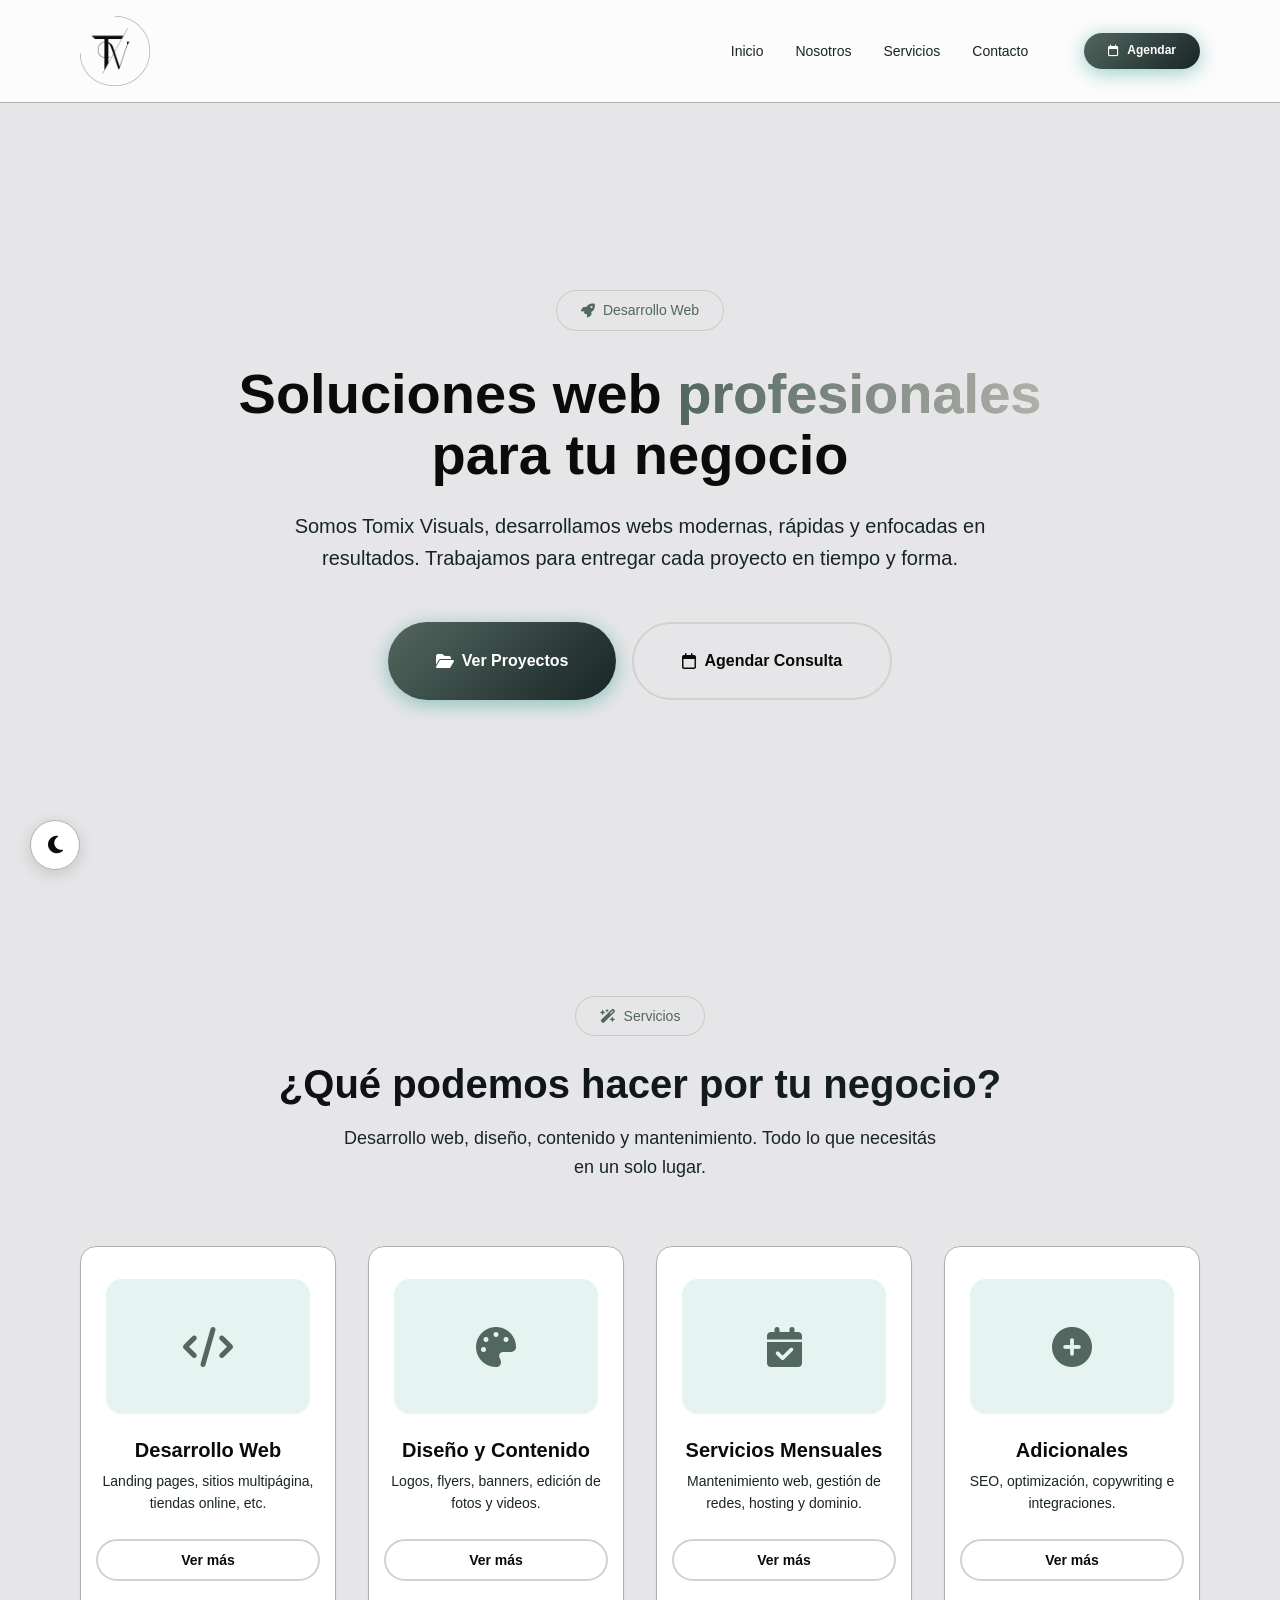
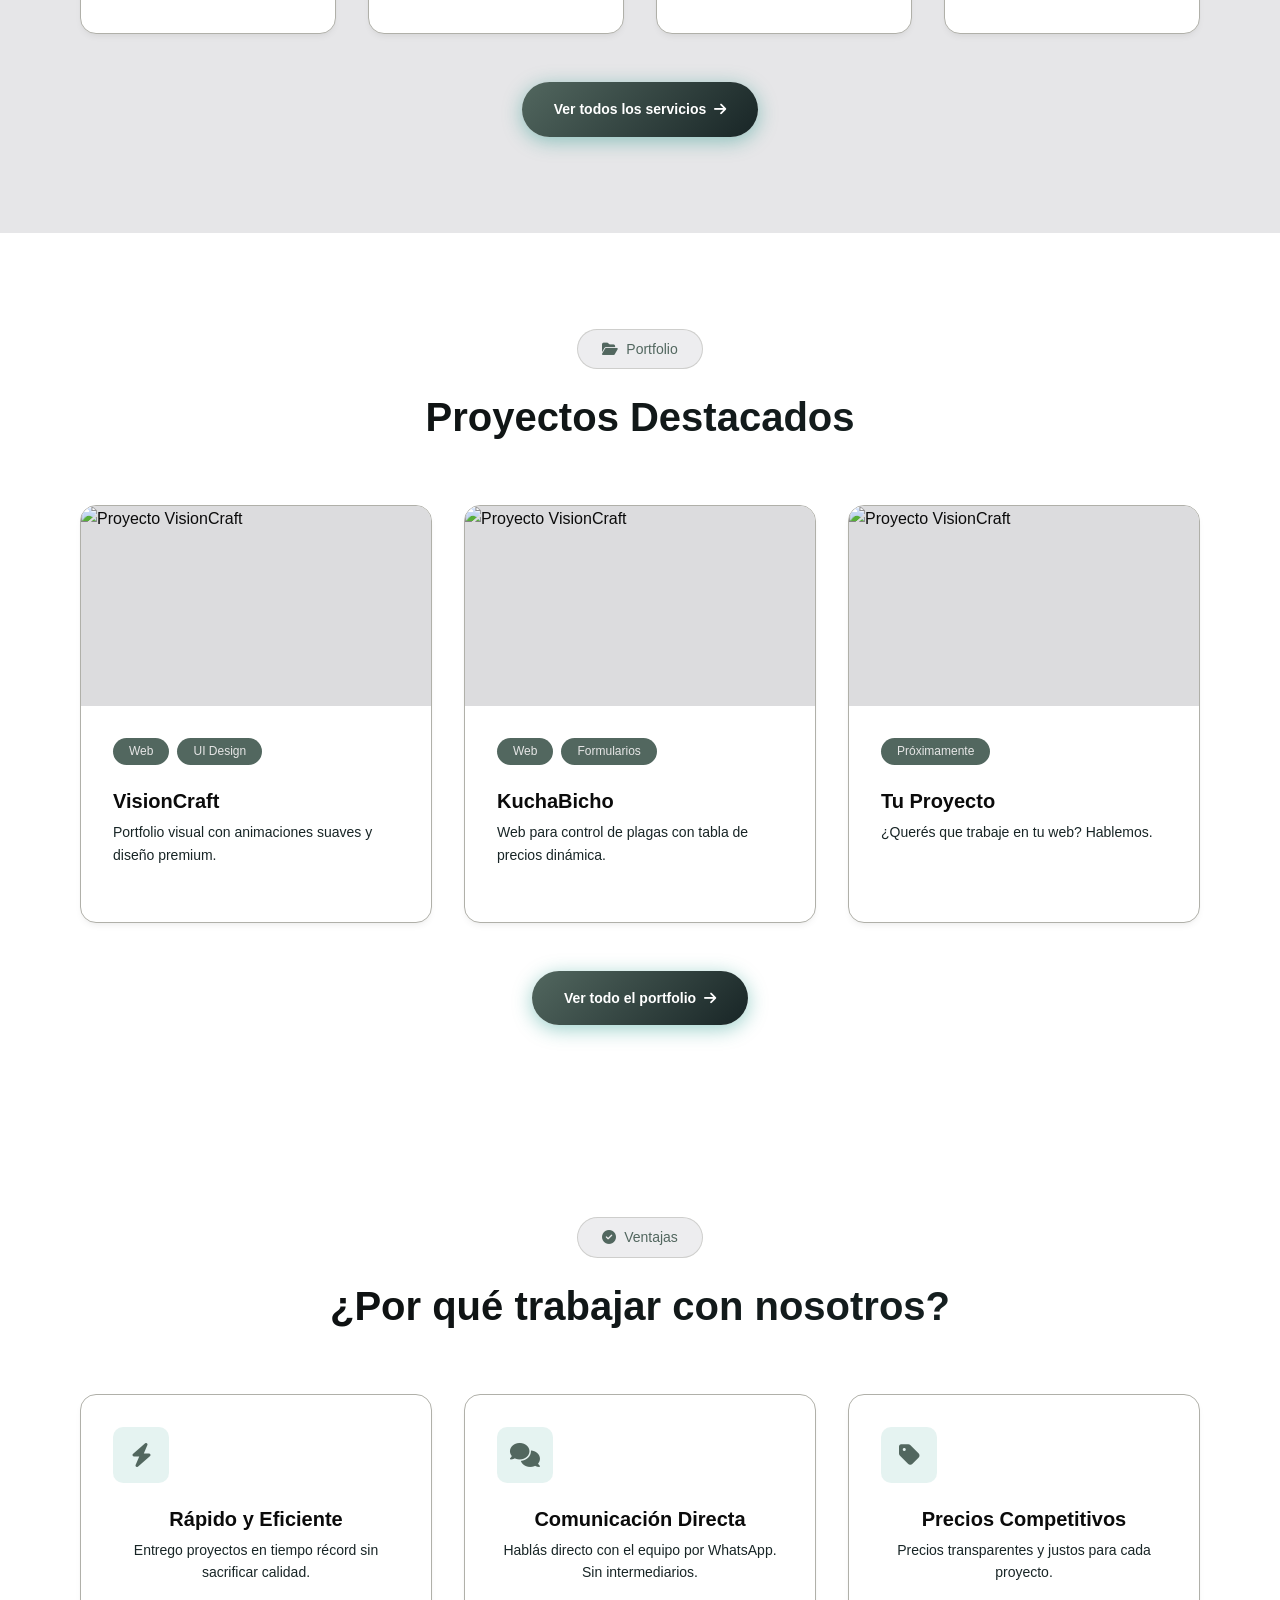
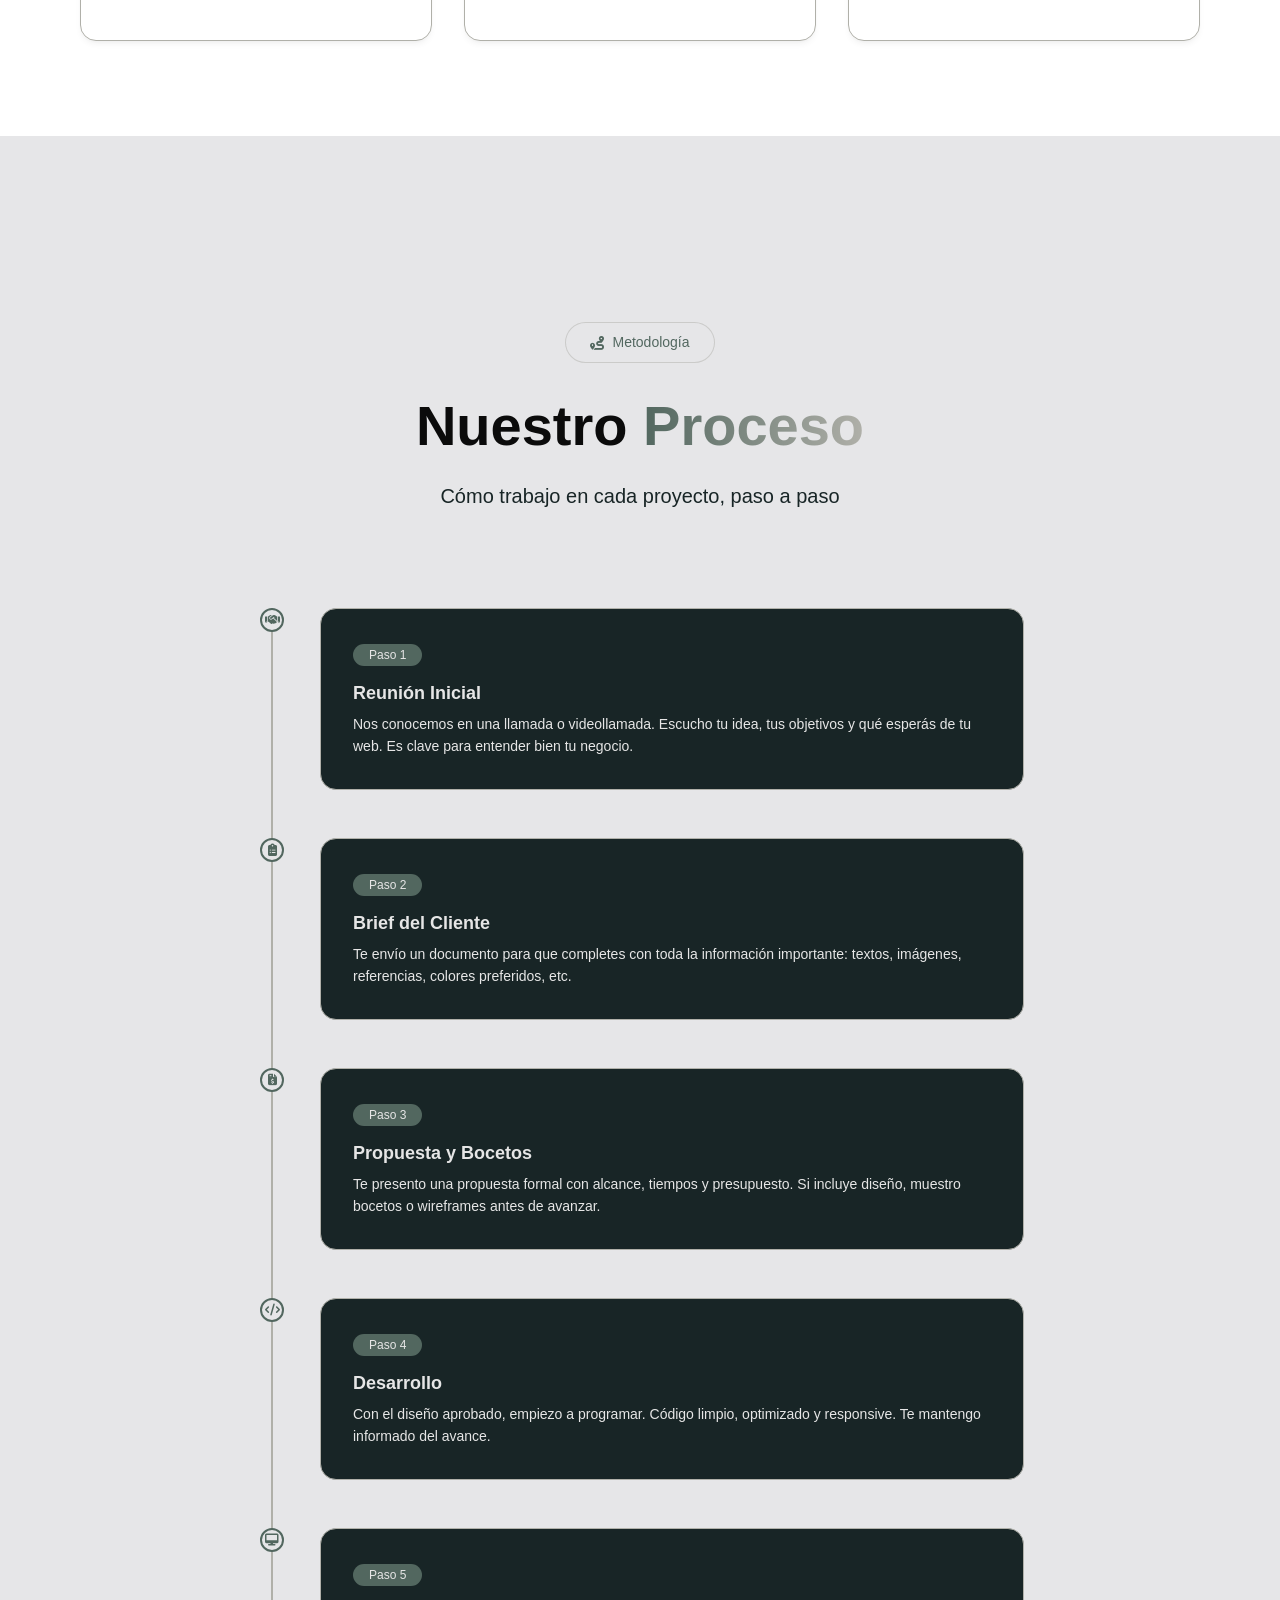
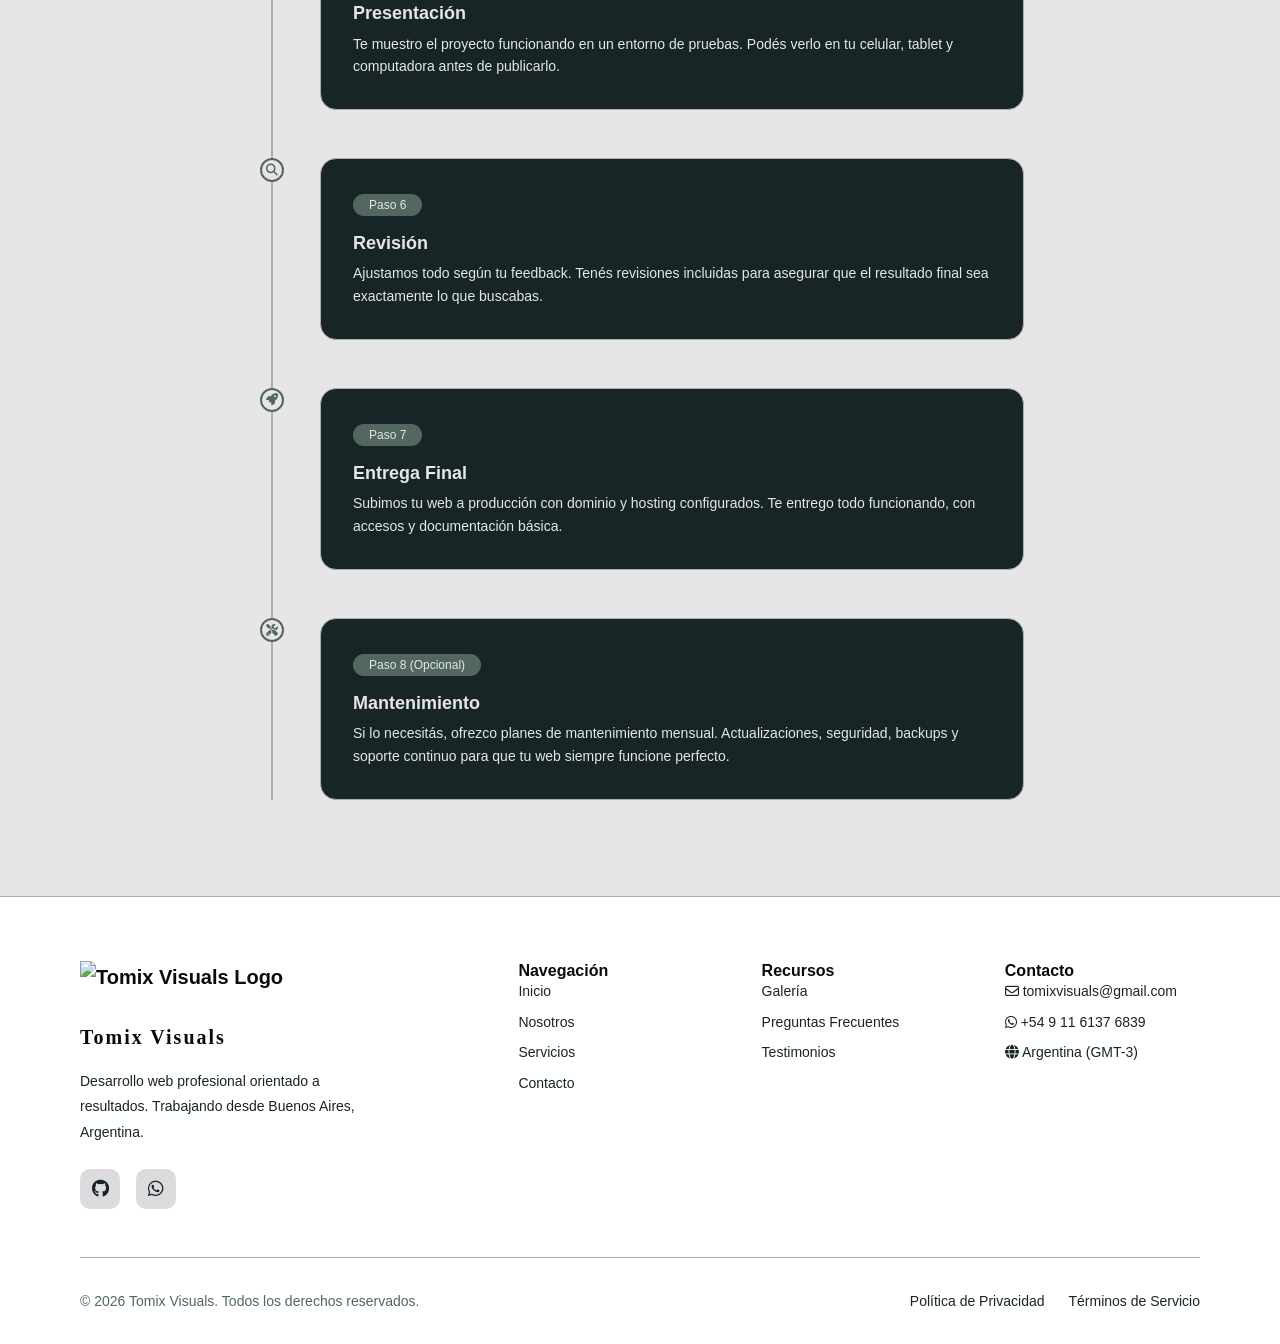
==== commit 6cfdc3c8: "arreglé algunas cosas, no rompas las pelotas" ====
--- a/index.html
+++ b/index.html
@@ -154,11 +154,11 @@
             </div>
 
             <div class="grid grid-3">
-                <div class="card project-card" data-aos="fade-up" data-aos-delay="100">
+                <div class="card project-card" data-aos="fade-up" data-aos-delay="100" onclick="window.location.href='proyectos.html'" style="cursor: pointer; display: flex; flex-direction: column;">
                     <div class="project-image">
                         <img src="./assets/images/foto1.jpg" alt="Proyecto VisionCraft">
                     </div>
-                    <div class="project-content">
+                    <div class="project-content" style="flex-grow: 1; display: flex; flex-direction: column;">
                         <div class="project-tags">
                             <span class="tag">Web</span>
                             <span class="tag">UI Design</span>
@@ -169,7 +169,7 @@
                     </div>
                 </div>
 
-                <div class="card project-card" data-aos="fade-up" data-aos-delay="200">
+                <div class="card project-card" data-aos="fade-up" data-aos-delay="100" onclick="window.location.href='proyectos.html'" style="cursor: pointer; display: flex; flex-direction: column;">
                 <div class="project-image">
                     <img src="./assets/images/foto1.jpg" alt="Proyecto VisionCraft">
                 </div>
@@ -183,7 +183,7 @@
                     </div>
                 </div>
 
-                <div class="card project-card" data-aos="fade-up" data-aos-delay="300">
+                    <div class="card project-card" data-aos="fade-up" data-aos-delay="100" onclick="window.location.href='proyectos.html'" style="cursor: pointer; display: flex; flex-direction: column;">
                     <div class="project-image">
                         <img src="./assets/images/foto1.jpg" alt="Proyecto VisionCraft">
                     </div>
--- a/CSS/styles.css
+++ b/CSS/styles.css
@@ -3470,6 +3470,163 @@
     color: var(--text-secondary);
 }
 
+/* ============================================
+   FILTROS DE PROYECTOS (PORTFOLIO TABS)
+   ============================================ */
+.filter-buttons {
+    display: flex;
+    flex-wrap: wrap;
+    justify-content: center;
+    gap: var(--space-sm);
+    margin-top: var(--space-xl);
+    margin-bottom: var(--space-2xl);
+}
+
+.filter-btn {
+    padding: var(--space-sm) var(--space-lg);
+    background: transparent;
+    border: 2px solid var(--border-light);
+    border-radius: var(--radius-full);
+    color: var(--text-secondary);
+    font-weight: 600;
+    font-size: var(--font-size-sm);
+    cursor: pointer;
+    transition: all 0.3s cubic-bezier(0.4, 0, 0.2, 1);
+}
+
+.filter-btn:hover {
+    border-color: var(--accent);
+    color: var(--accent);
+    transform: translateY(-2px);
+}
+
+.filter-btn.active {
+    background: var(--accent);
+    color: white;
+    border-color: var(--accent);
+    box-shadow: 0 4px 15px rgba(0, 137, 123, 0.4);
+}
+
+/* Transición suave al filtrar */
+.project-card {
+    transition: transform 0.4s ease, opacity 0.4s ease;
+}
+
+/* ============================================
+   MODERN MASONRY GALLERY (REDISEÑO GALERÍA)
+   ============================================ */
+.modern-gallery {
+    columns: 3 300px; /* Crea columnas estilo Pinterest */
+    column-gap: var(--space-md);
+    padding: var(--space-md) 0 var(--space-4xl) 0;
+}
+
+.gallery-item {
+    break-inside: avoid; /* Evita que la imagen se corte entre columnas */
+    margin-bottom: var(--space-md);
+    position: relative;
+    border-radius: var(--radius-lg);
+    overflow: hidden;
+    cursor: pointer;
+    box-shadow: var(--shadow-sm);
+    transition: box-shadow var(--transition-base), transform var(--transition-base);
+}
+
+.gallery-item img {
+    width: 100%;
+    height: auto;
+    display: block;
+    transition: transform 0.6s cubic-bezier(0.175, 0.885, 0.32, 1.275);
+}
+
+.gallery-item-overlay {
+    position: absolute;
+    inset: 0;
+    background: linear-gradient(to top, rgba(0,0,0,0.9) 0%, rgba(0,0,0,0.4) 50%, transparent 100%);
+    opacity: 0;
+    display: flex;
+    flex-direction: column;
+    justify-content: flex-end;
+    padding: var(--space-xl);
+    transition: opacity 0.4s ease;
+}
+
+.gallery-item:hover {
+    box-shadow: var(--shadow-lg);
+    z-index: 2;
+}
+
+.gallery-item:hover img {
+    transform: scale(1.08);
+}
+
+.gallery-item:hover .gallery-item-overlay {
+    opacity: 1;
+}
+
+.gallery-item-category {
+    color: var(--accent);
+    font-size: var(--font-size-xs);
+    text-transform: uppercase;
+    letter-spacing: 2px;
+    font-weight: 700;
+    margin-bottom: 5px;
+    transform: translateY(20px);
+    transition: transform 0.4s ease 0.1s;
+}
+
+.gallery-item-title {
+    color: #ffffff;
+    font-size: var(--font-size-xl);
+    font-weight: 700;
+    line-height: 1.2;
+    transform: translateY(20px);
+    transition: transform 0.4s ease;
+}
+
+.gallery-item:hover .gallery-item-category,
+.gallery-item:hover .gallery-item-title {
+    transform: translateY(0);
+}
+
+/* Modal Mejorado para imágenes */
+#gallery-modal .modal-image-container img {
+    border-radius: 12px 0 0 12px;
+}
+
+
+/* Agregamos el alto aproximado del navbar (90px) al padding superior para empujarlo hacia abajo */
+.hero {
+    padding-top: calc(var(--space-4xl) + 90px) !important; 
+}
+
+/* Ajustes para Tablets */
+@media (max-width: 768px) {
+    .hero {
+        padding-top: calc(var(--space-3xl) + 80px) !important;
+    }
+}
+
+/* Ajustes para Celulares */
+@media (max-width: 480px) {
+    /* Forzamos el padding en celulares porque la etiqueta 'section' lo reducía demasiado */
+    section.hero {
+        padding-top: calc(var(--space-2xl) + 90px) !important;
+    }
+}
+
+@media (max-width: 768px) {
+    .modern-gallery {
+        columns: 2 150px;
+    }
+    .gallery-item-overlay {
+        padding: var(--space-md);
+    }
+    .gallery-item-title {
+        font-size: var(--font-size-base);
+    }
+}
+
 @media (max-width: 768px) {
     .modal-body {
         grid-template-columns: 1fr;
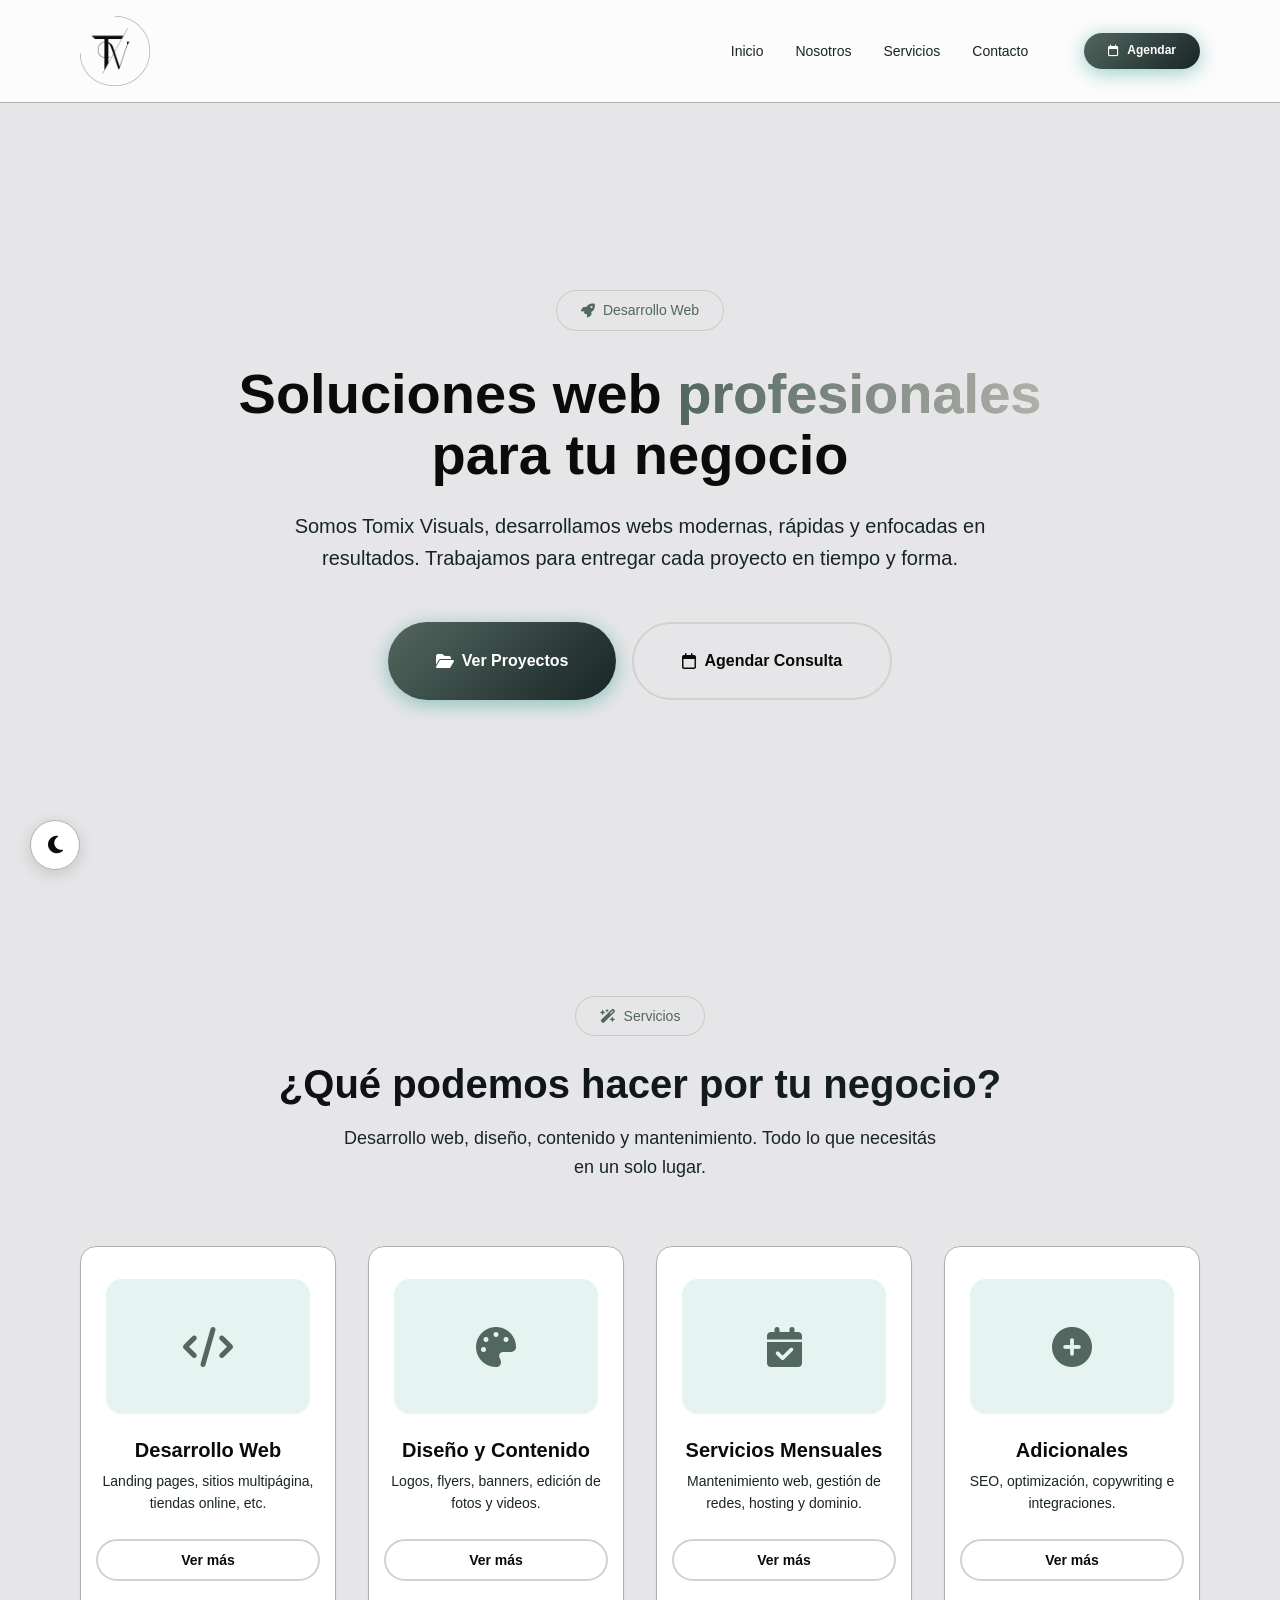
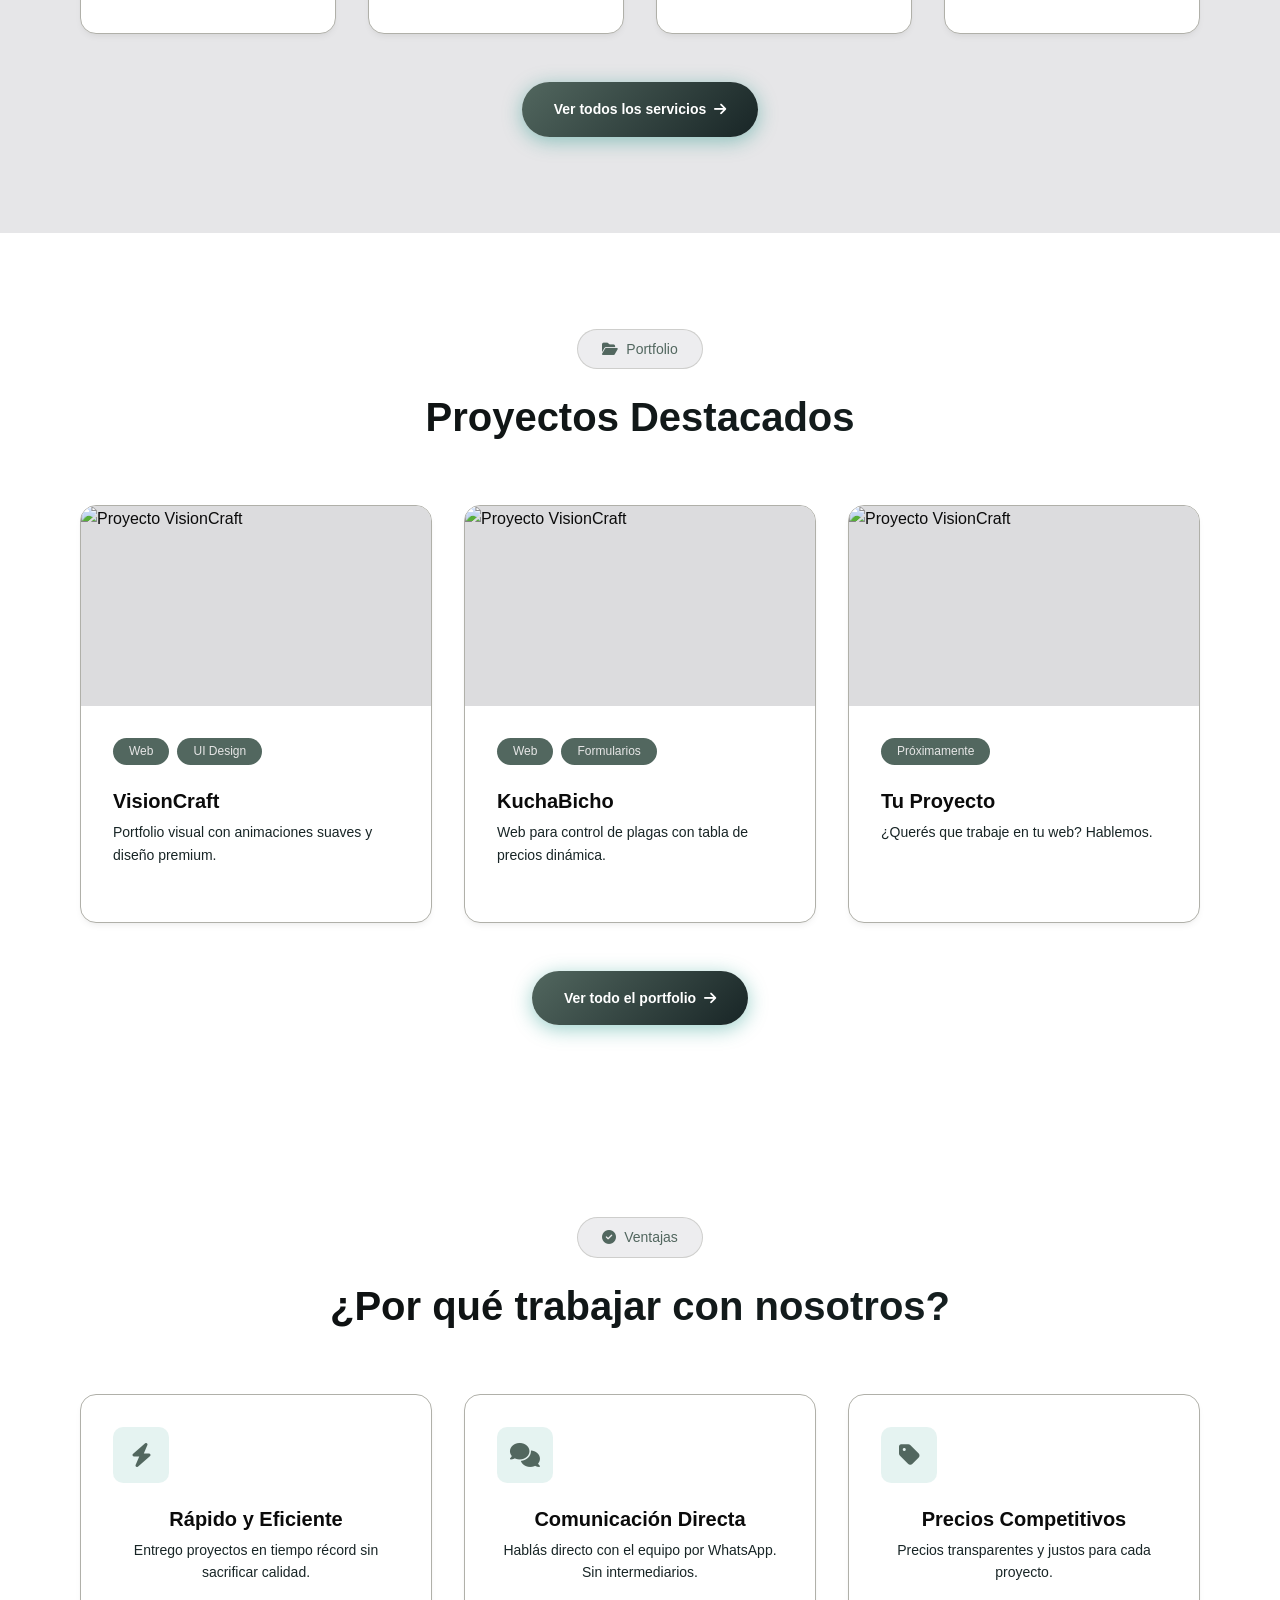
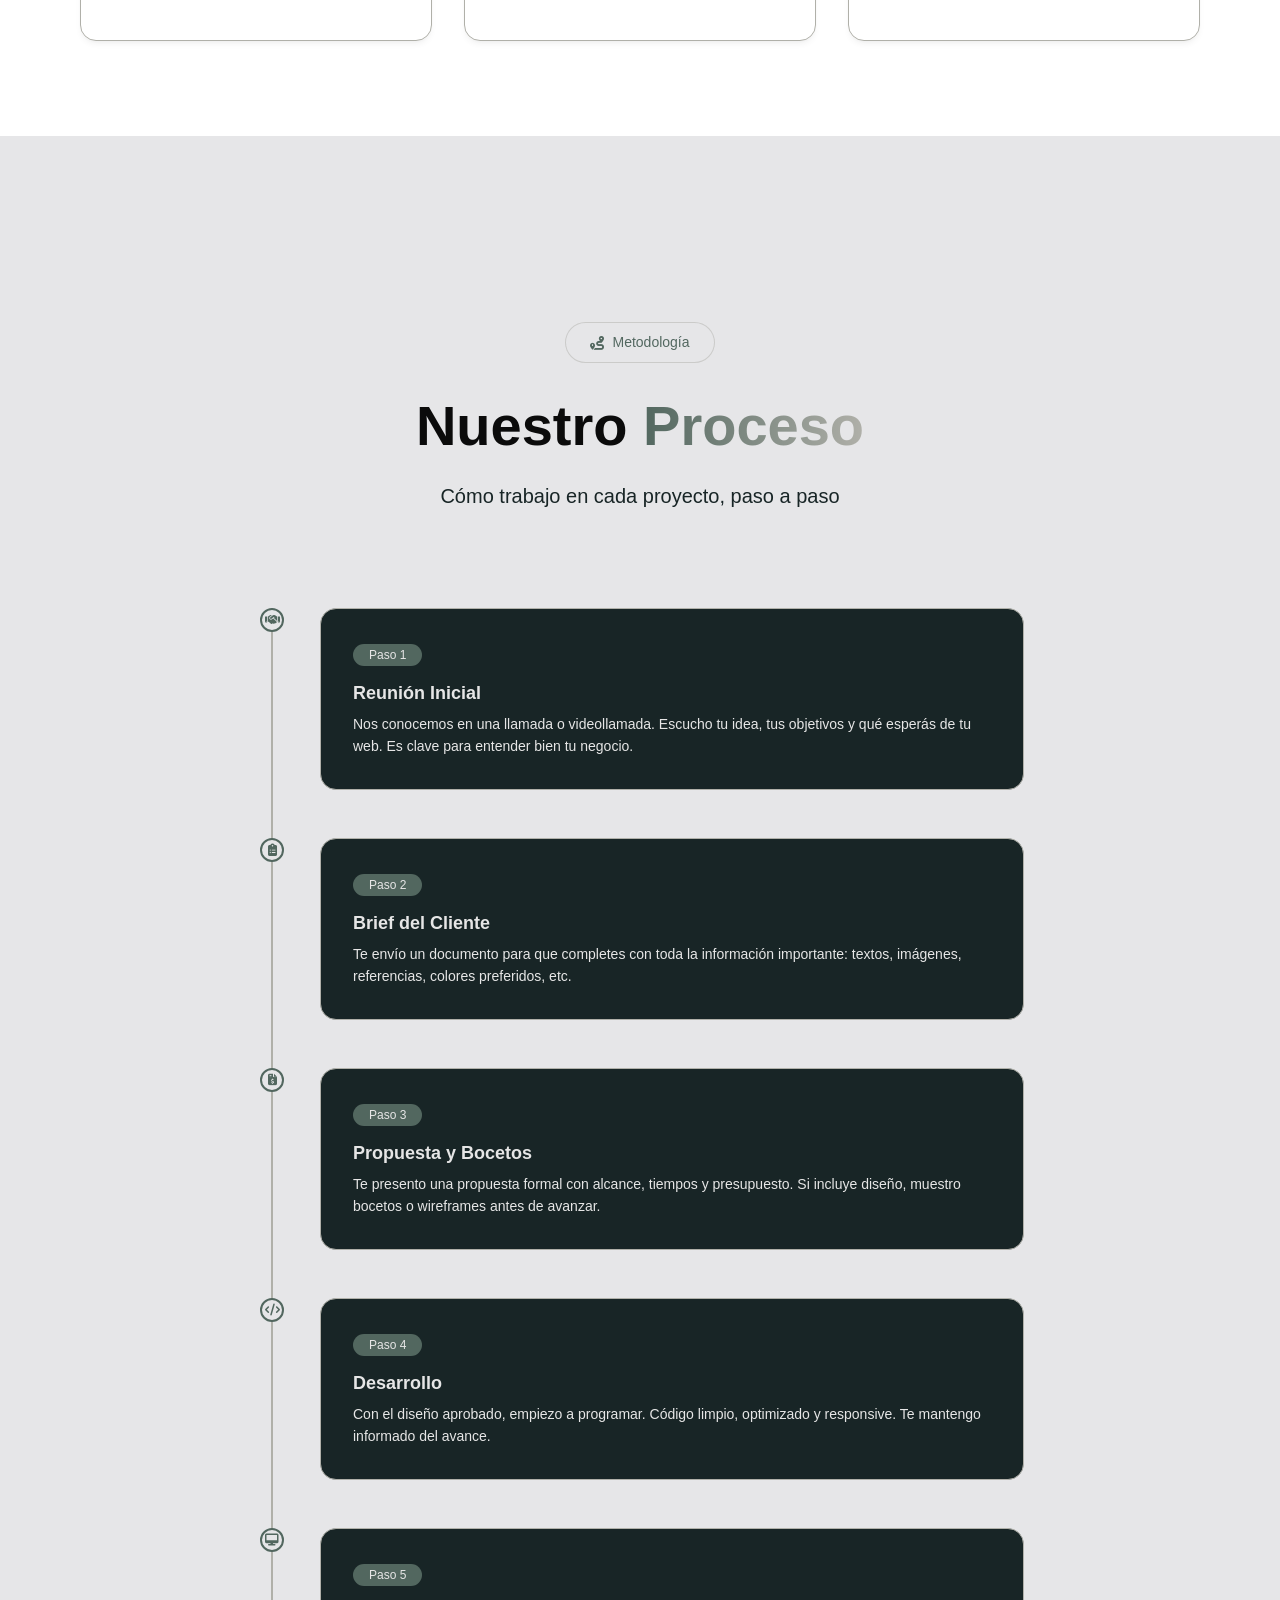
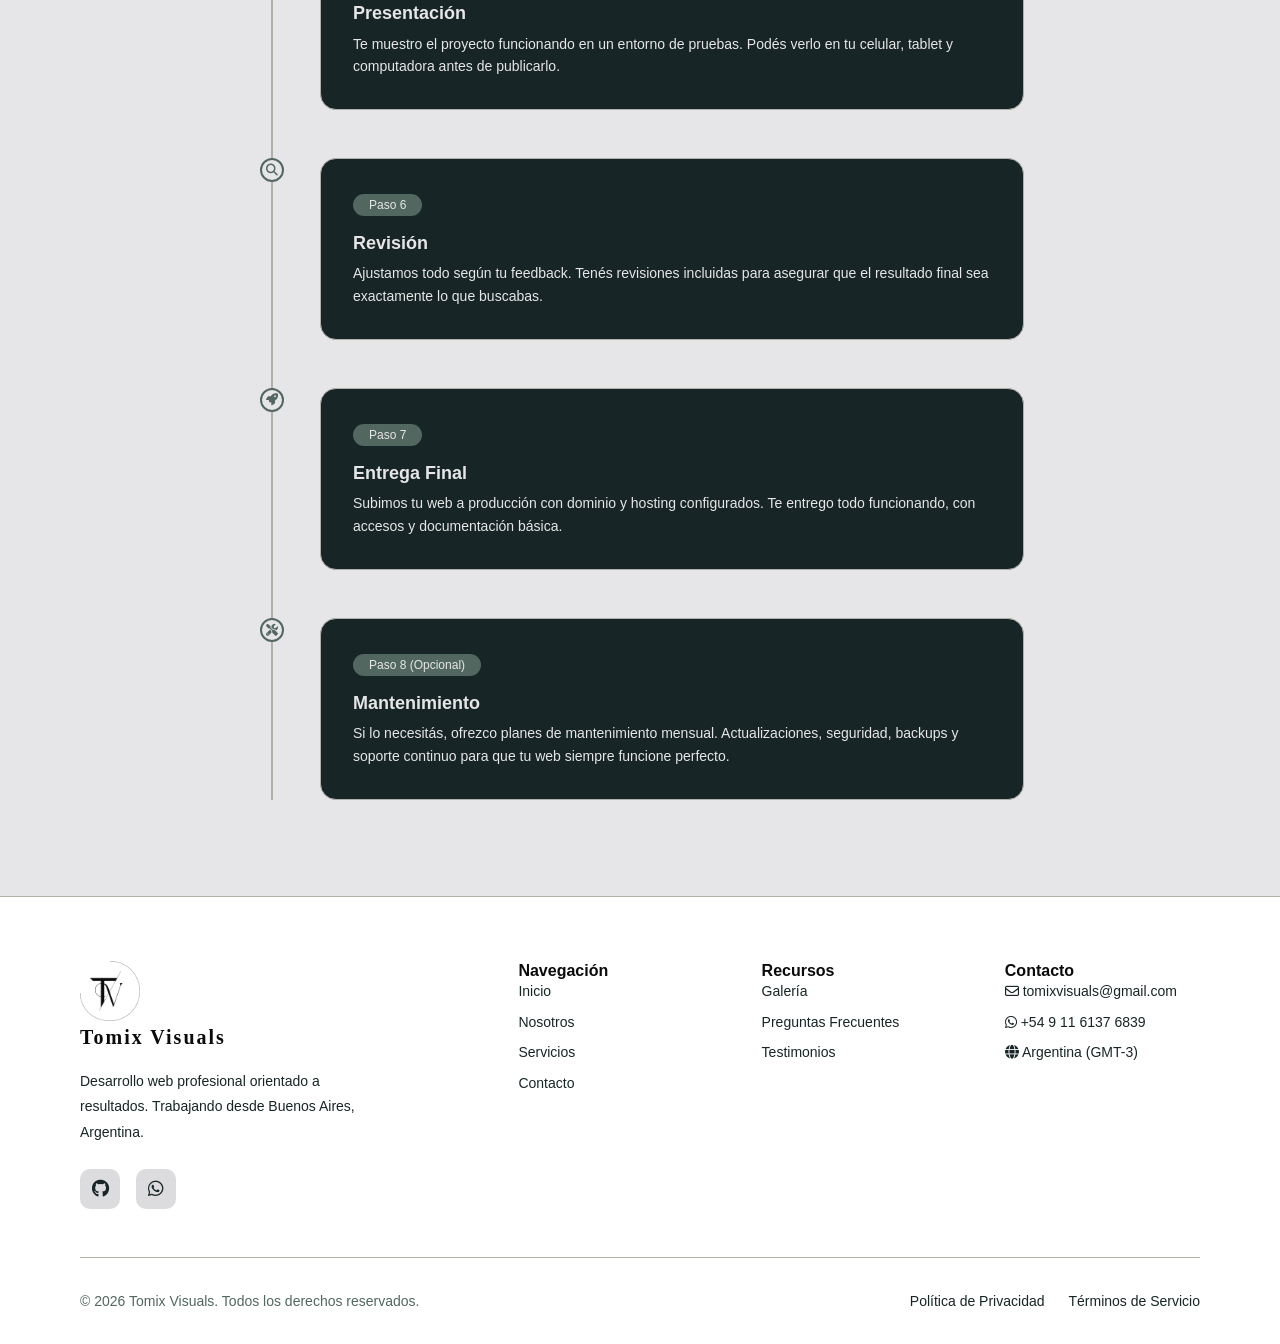
==== commit 4c112b46: "Arreglue error de entrar y el logo quedaba mal puesto y no se veia" ====
--- a/index.html
+++ b/index.html
@@ -154,7 +154,7 @@
             </div>
 
             <div class="grid grid-3">
-                <div class="card project-card" data-aos="fade-up" data-aos-delay="100" onclick="window.location.href='proyectos.html'" style="cursor: pointer; display: flex; flex-direction: column;">
+                <div class="card project-card" data-aos="fade-up" data-aos-delay="100" onclick="window.location.href='about.html#projects'" style="cursor: pointer; display: flex; flex-direction: column;">
                     <div class="project-image">
                         <img src="./assets/images/foto1.jpg" alt="Proyecto VisionCraft">
                     </div>
@@ -169,7 +169,7 @@
                     </div>
                 </div>
 
-                <div class="card project-card" data-aos="fade-up" data-aos-delay="100" onclick="window.location.href='proyectos.html'" style="cursor: pointer; display: flex; flex-direction: column;">
+                <div class="card project-card" data-aos="fade-up" data-aos-delay="100" onclick="window.location.href='about.html#projects'" style="cursor: pointer; display: flex; flex-direction: column;">
                 <div class="project-image">
                     <img src="./assets/images/foto1.jpg" alt="Proyecto VisionCraft">
                 </div>
@@ -183,7 +183,7 @@
                     </div>
                 </div>
 
-                    <div class="card project-card" data-aos="fade-up" data-aos-delay="100" onclick="window.location.href='proyectos.html'" style="cursor: pointer; display: flex; flex-direction: column;">
+                    <div class="card project-card" data-aos="fade-up" data-aos-delay="100" onclick="window.location.href='about.html#projects'" style="cursor: pointer; display: flex; flex-direction: column;">
                     <div class="project-image">
                         <img src="./assets/images/foto1.jpg" alt="Proyecto VisionCraft">
                     </div>
@@ -384,7 +384,7 @@
             <div class="footer-grid">
                 <div class="footer-brand">
                     <div class="footer-brand-name">
-                        <img src="/assets/images/logo_tomix_visuals.png" alt="Tomix Visuals Logo" class="footer-logo-img"
+                        <img src="/assets/images/logo_tomix_visuals_negro.png" alt="Tomix Visuals Logo" class="footer-logo-img"
                             style="height: 60px; margin-right: 10px;">
                         <span class="logo negativo">Tomix Visuals</span>
                     </div>
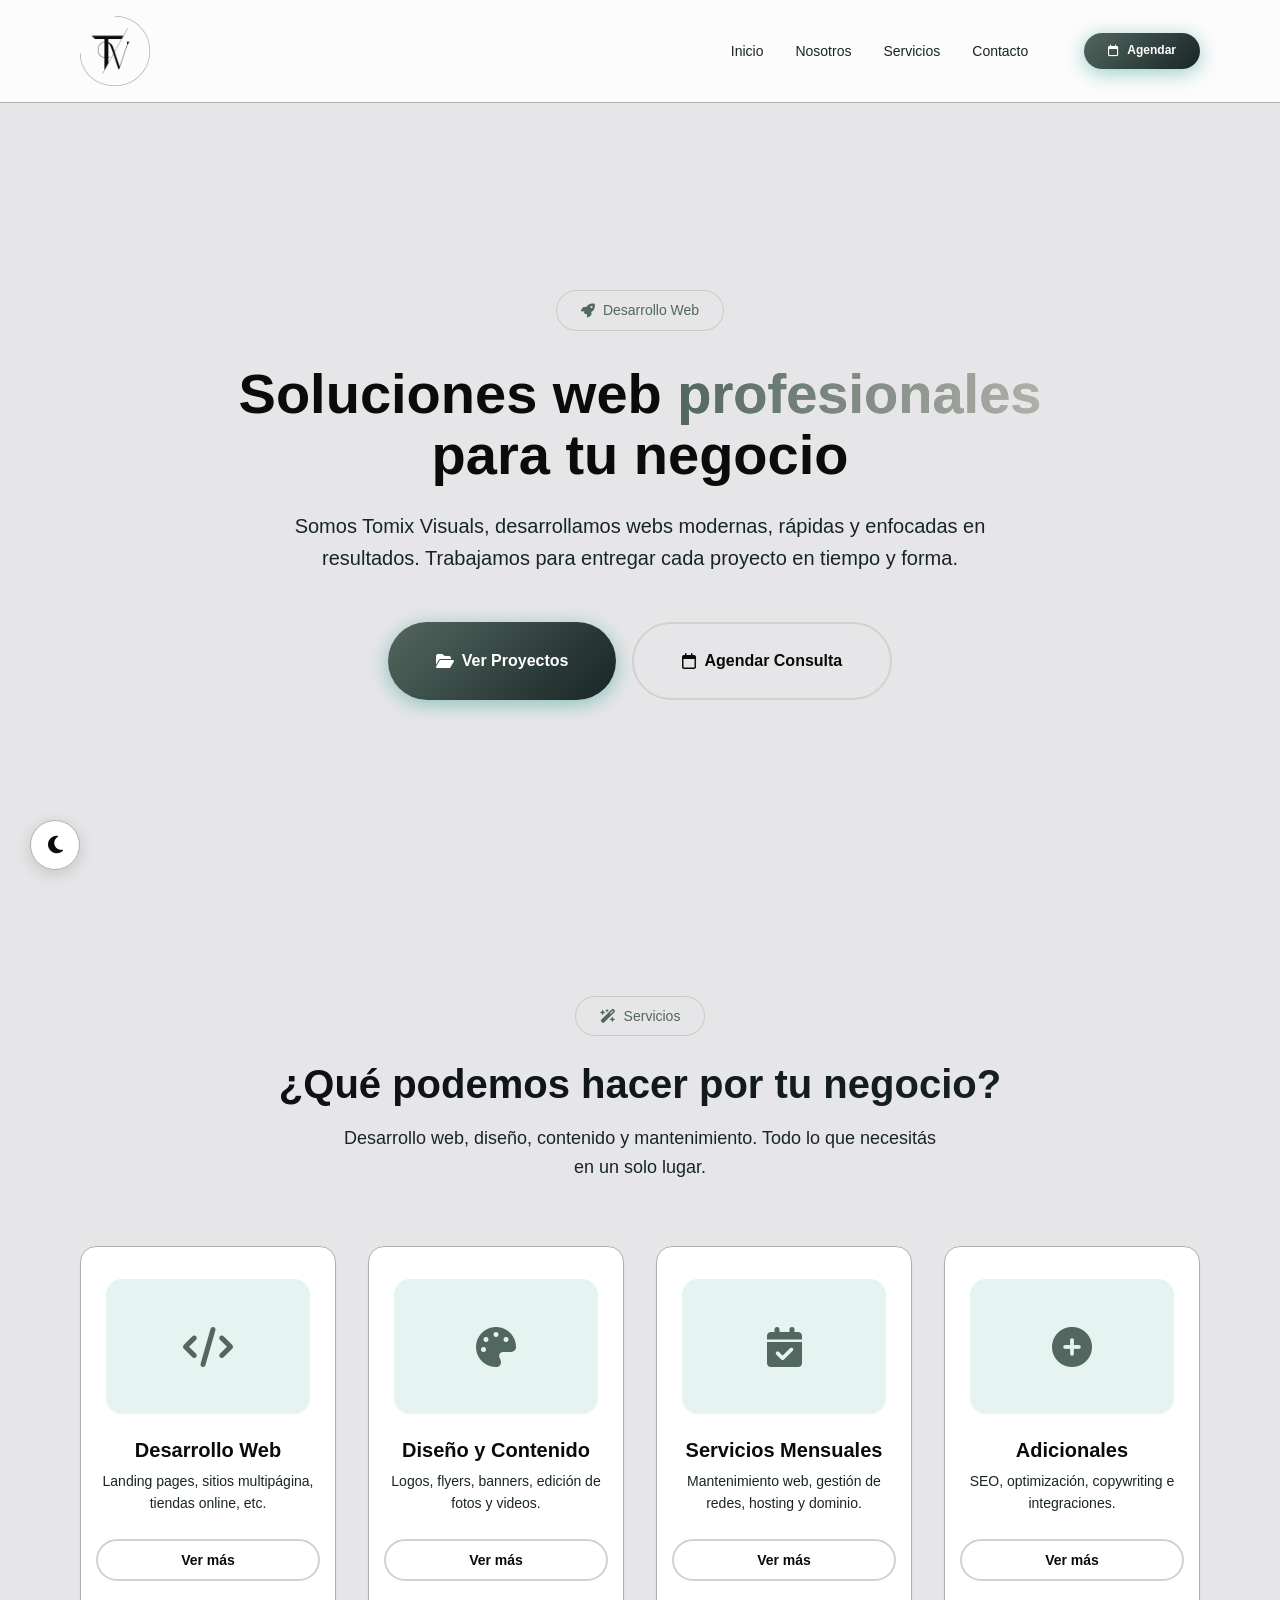
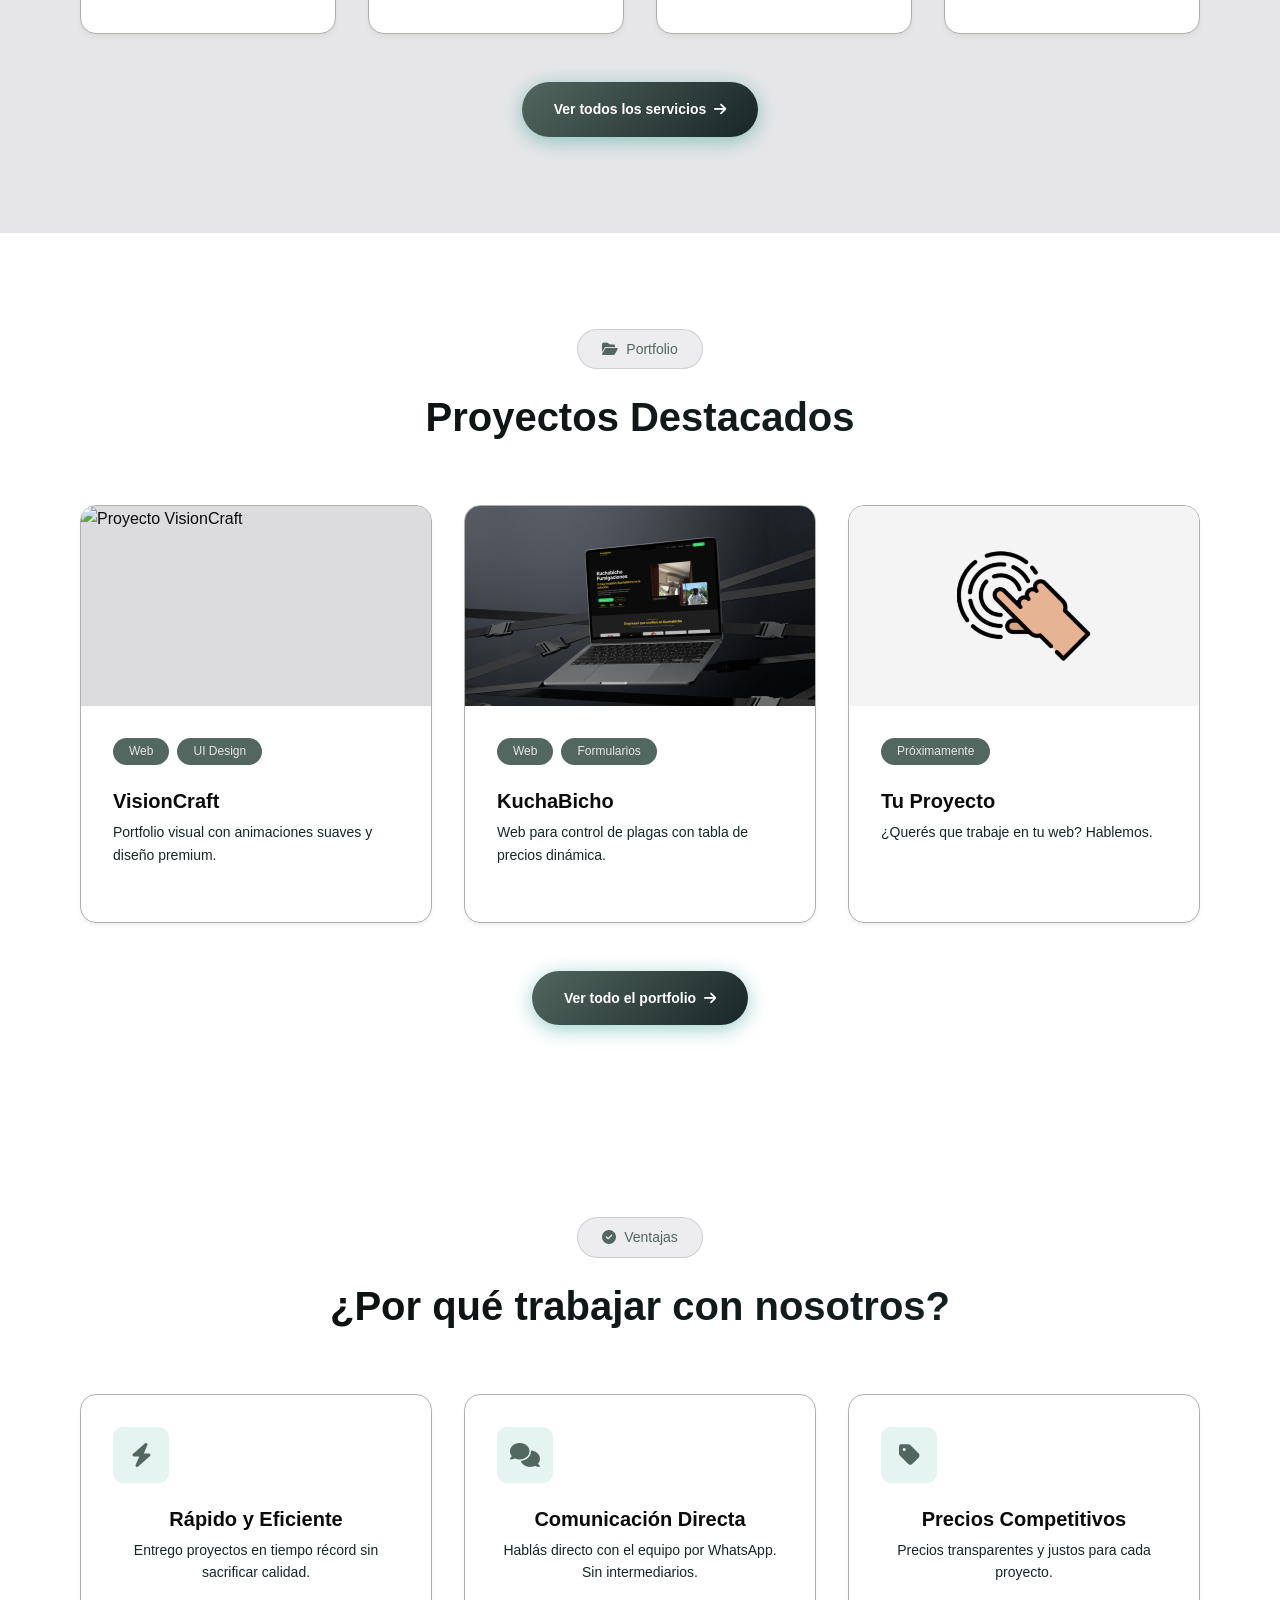
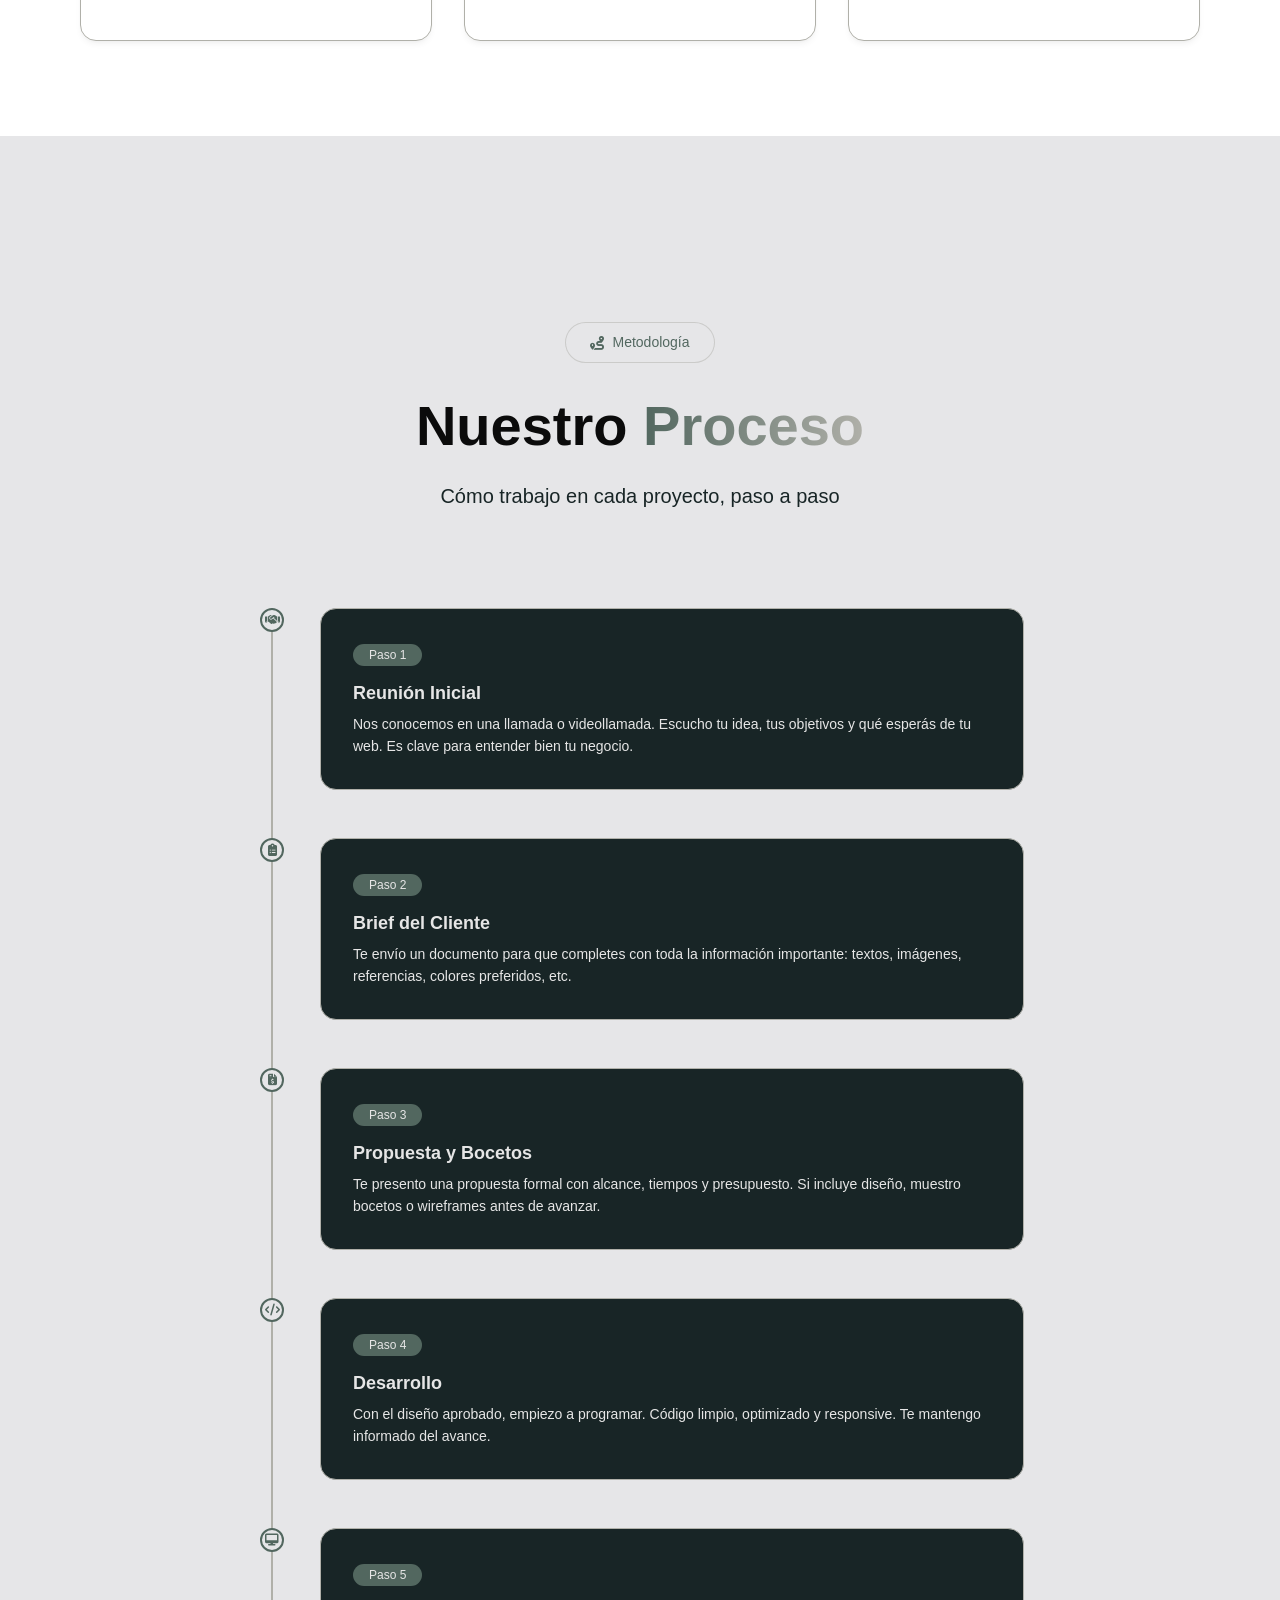
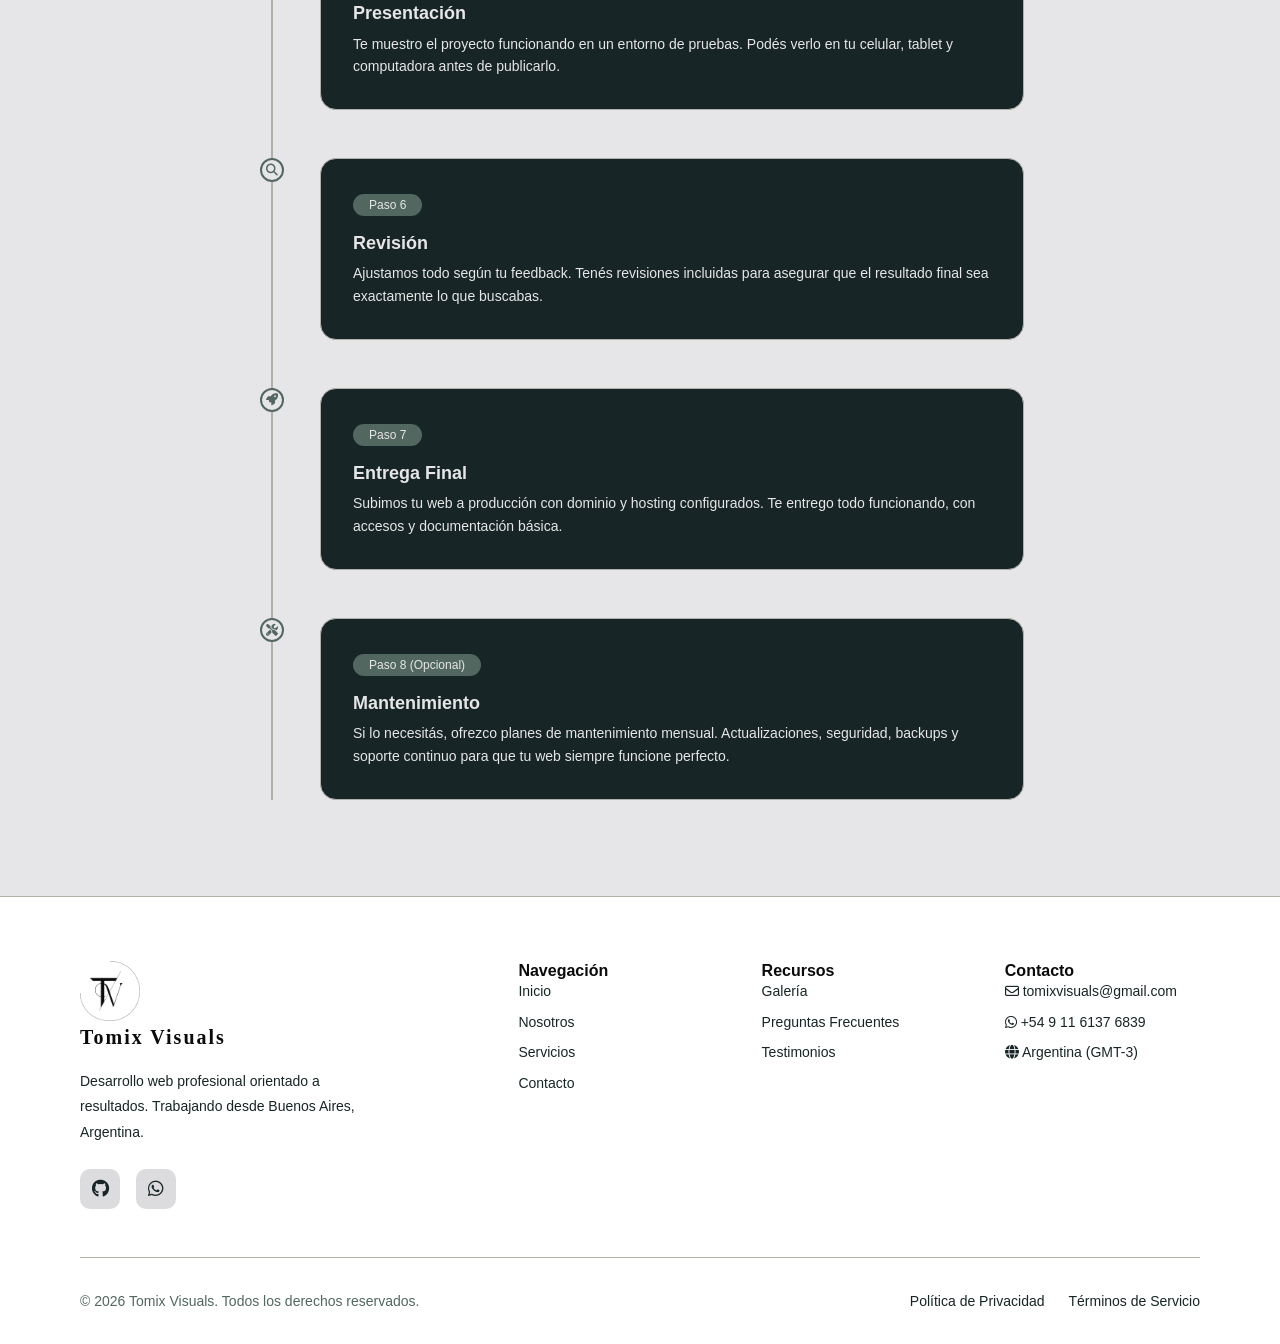
==== commit 6514de2b: "Todas las fotos y borre 3 cards de redes sociales del about Co-authored-by: Copilot <copilot@github." ====
--- a/index.html
+++ b/index.html
@@ -154,9 +154,9 @@
             </div>
 
             <div class="grid grid-3">
-                <div class="card project-card" data-aos="fade-up" data-aos-delay="100" onclick="window.location.href='about.html#projects'" style="cursor: pointer; display: flex; flex-direction: column;">
+                <div class="card project-card" data-aos="fade-up" data-aos-delay="100" onclick="window.location.href='https://juancruzmiguelchakal-hash.github.io/VisionCraftAI/'" style="cursor: pointer; display: flex; flex-direction: column;">
                     <div class="project-image">
-                        <img src="./assets/images/foto1.jpg" alt="Proyecto VisionCraft">
+                        <img src="./assets/images/visioncraft.jpg" alt="Proyecto VisionCraft">
                     </div>
                     <div class="project-content" style="flex-grow: 1; display: flex; flex-direction: column;">
                         <div class="project-tags">
@@ -169,9 +169,9 @@
                     </div>
                 </div>
 
-                <div class="card project-card" data-aos="fade-up" data-aos-delay="100" onclick="window.location.href='about.html#projects'" style="cursor: pointer; display: flex; flex-direction: column;">
+                <div class="card project-card" data-aos="fade-up" data-aos-delay="100" onclick="window.location.href='https://kuchabichofumigaciones.com'" style="cursor: pointer; display: flex; flex-direction: column;">
                 <div class="project-image">
-                    <img src="./assets/images/foto1.jpg" alt="Proyecto VisionCraft">
+                    <img src="./assets/images/kuchabichofumigaciones.jpg" alt="Proyecto KuchaBicho">
                 </div>
                     <div class="project-content">
                         <div class="project-tags">
@@ -185,7 +185,7 @@
 
                     <div class="card project-card" data-aos="fade-up" data-aos-delay="100" onclick="window.location.href='about.html#projects'" style="cursor: pointer; display: flex; flex-direction: column;">
                     <div class="project-image">
-                        <img src="./assets/images/foto1.jpg" alt="Proyecto VisionCraft">
+                        <img src="./assets/images/futurosproyectos.jpg" alt="Proyecto VisionCraft">
                     </div>
                     <div class="project-content">
                         <div class="project-tags">
@@ -401,7 +401,7 @@
                         <!-- <a href="#" target="_blank" class="footer-social-link" aria-label="Instagram">
                             <i class="fa-brands fa-instagram"></i>
                         </a> -->
-                        <a href="https://wa.me/5491130489378" target="_blank" class="footer-social-link"
+                        <a href="https://wa.me/5491161376839" target="_blank" class="footer-social-link"
                             aria-label="WhatsApp">
                             <i class="fa-brands fa-whatsapp"></i>
                         </a>
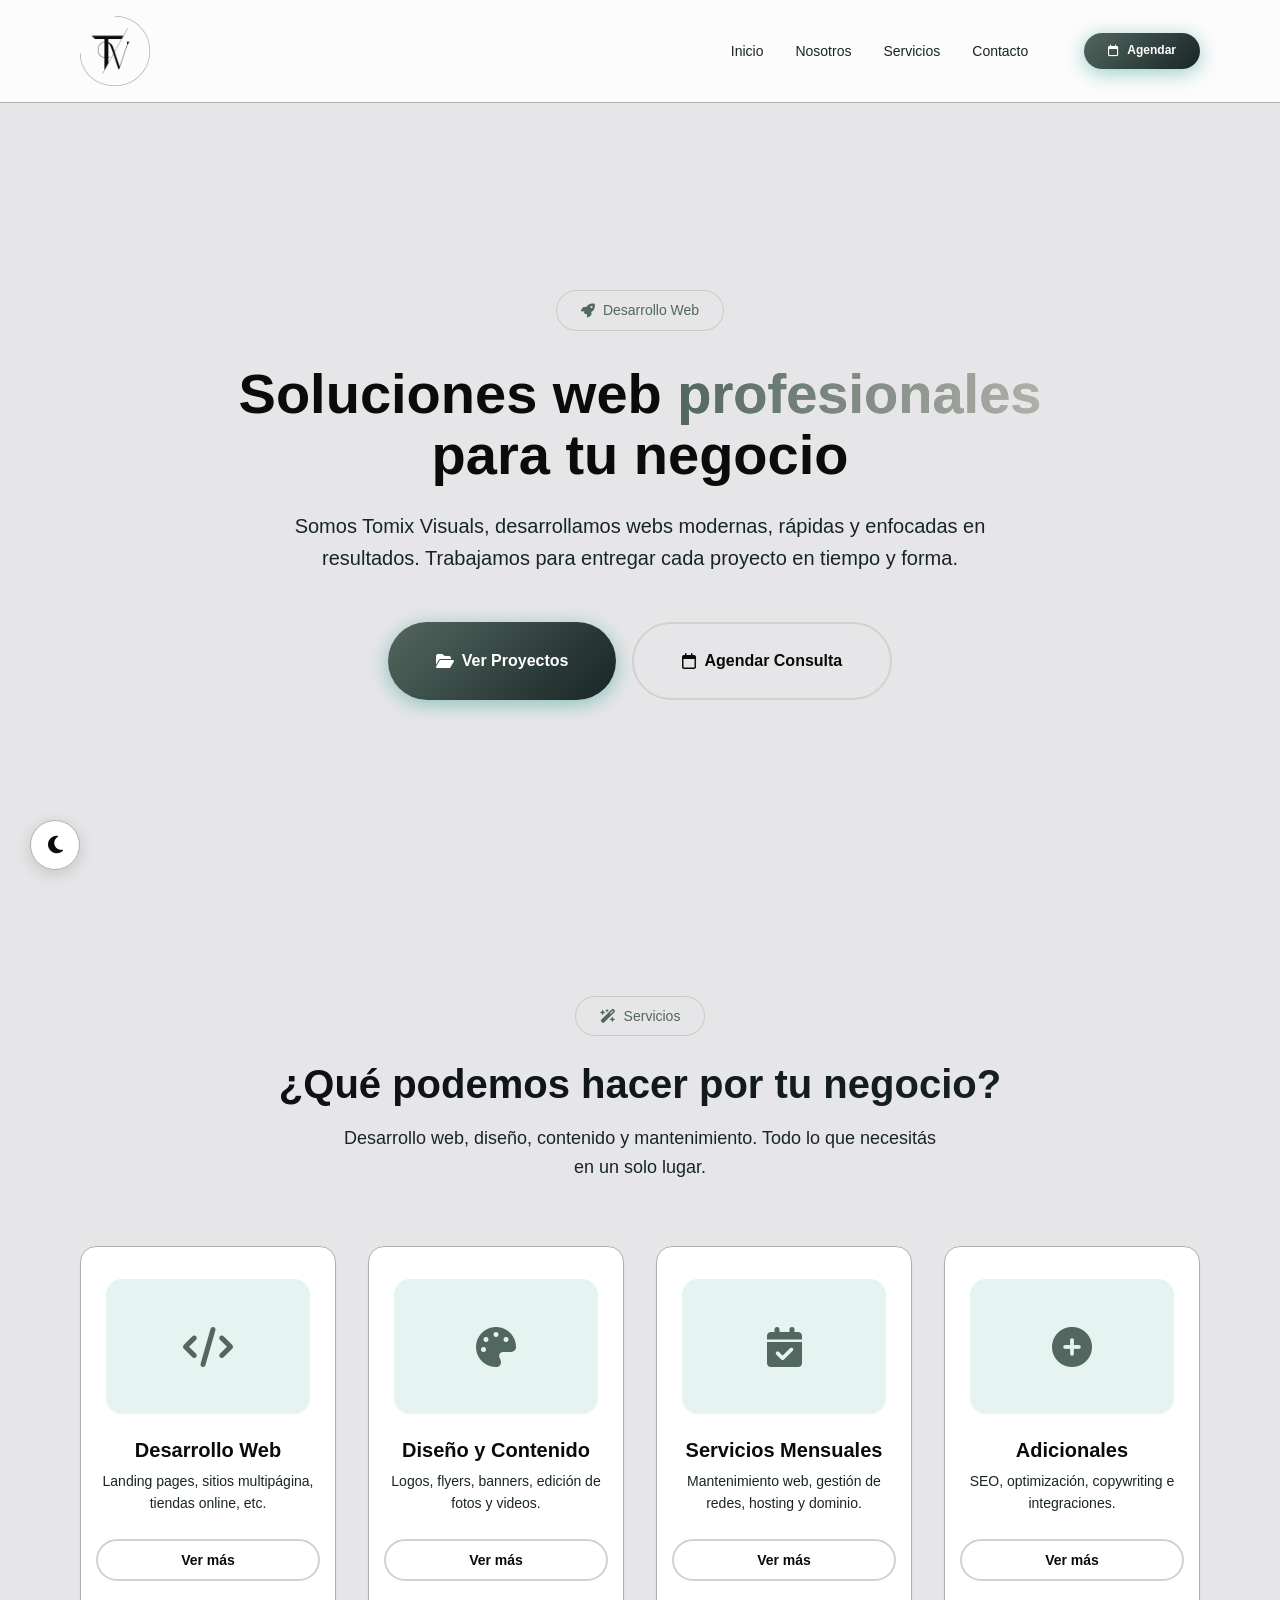
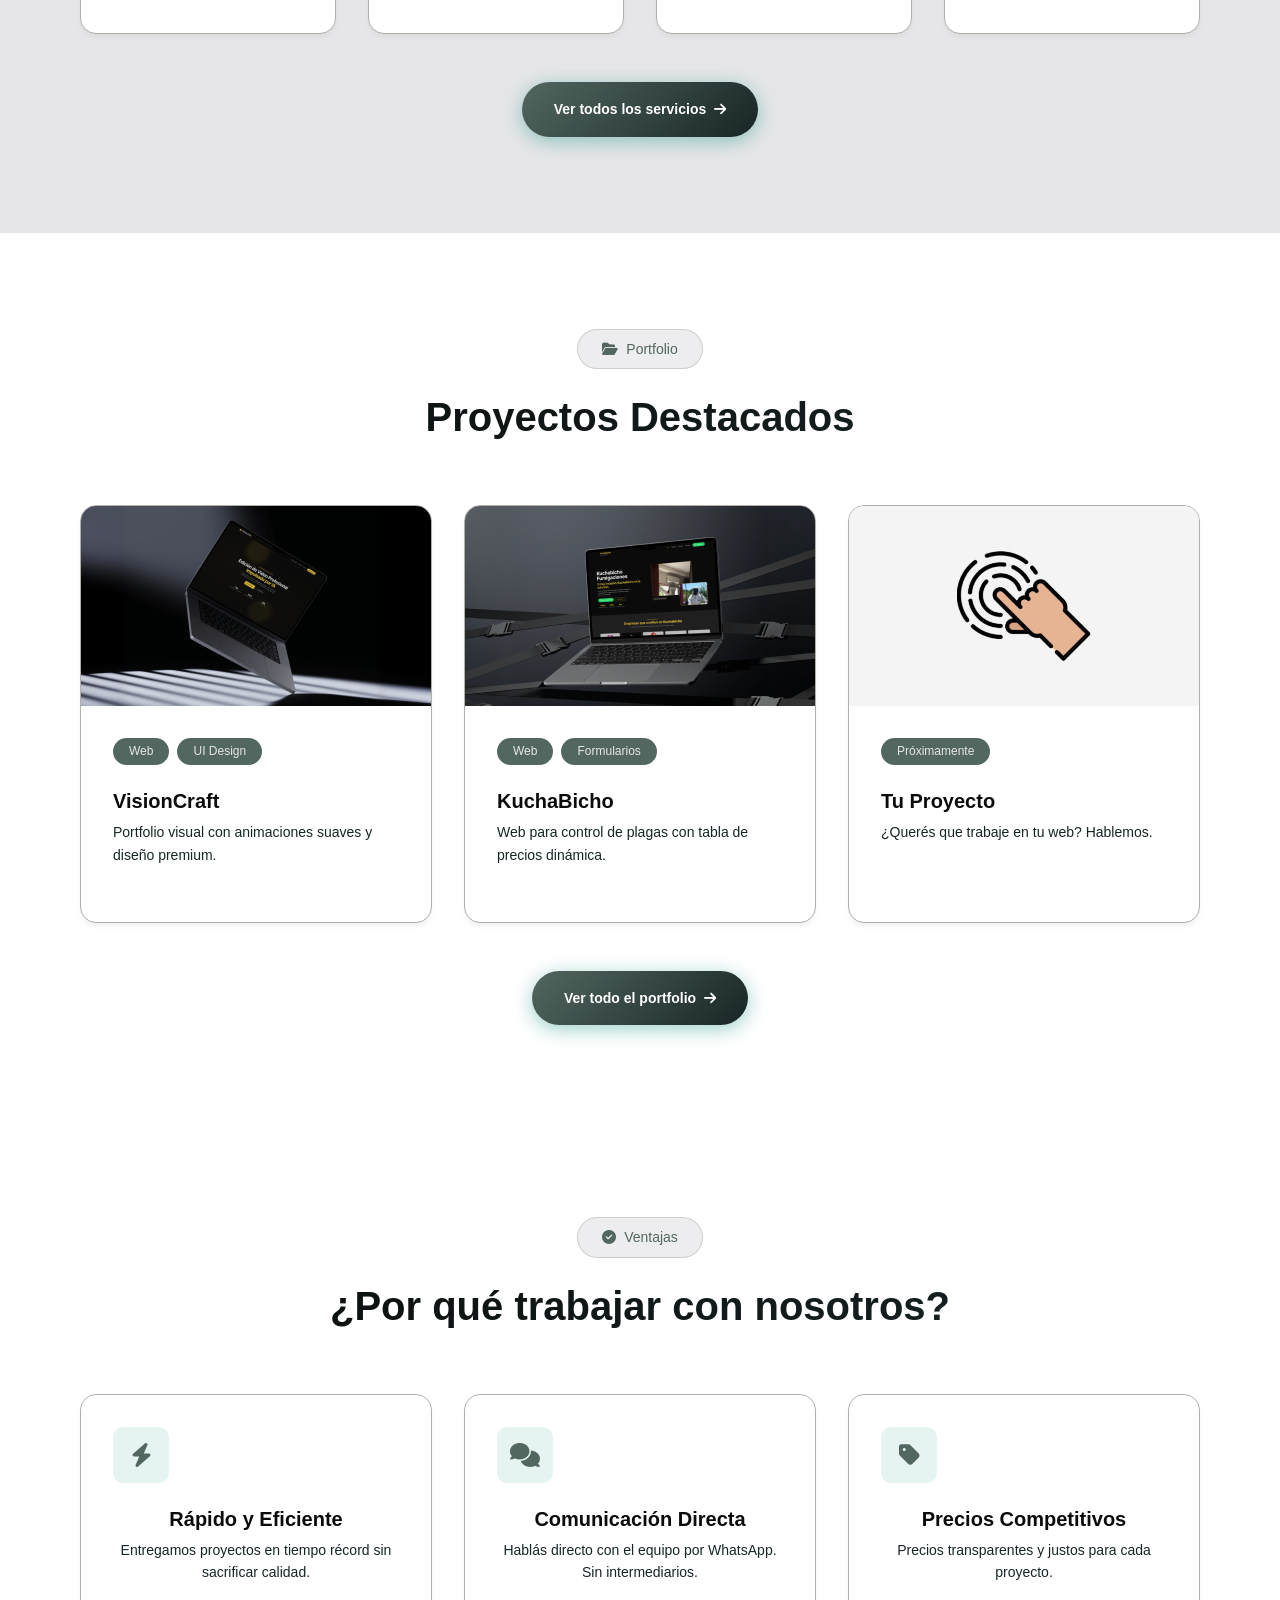
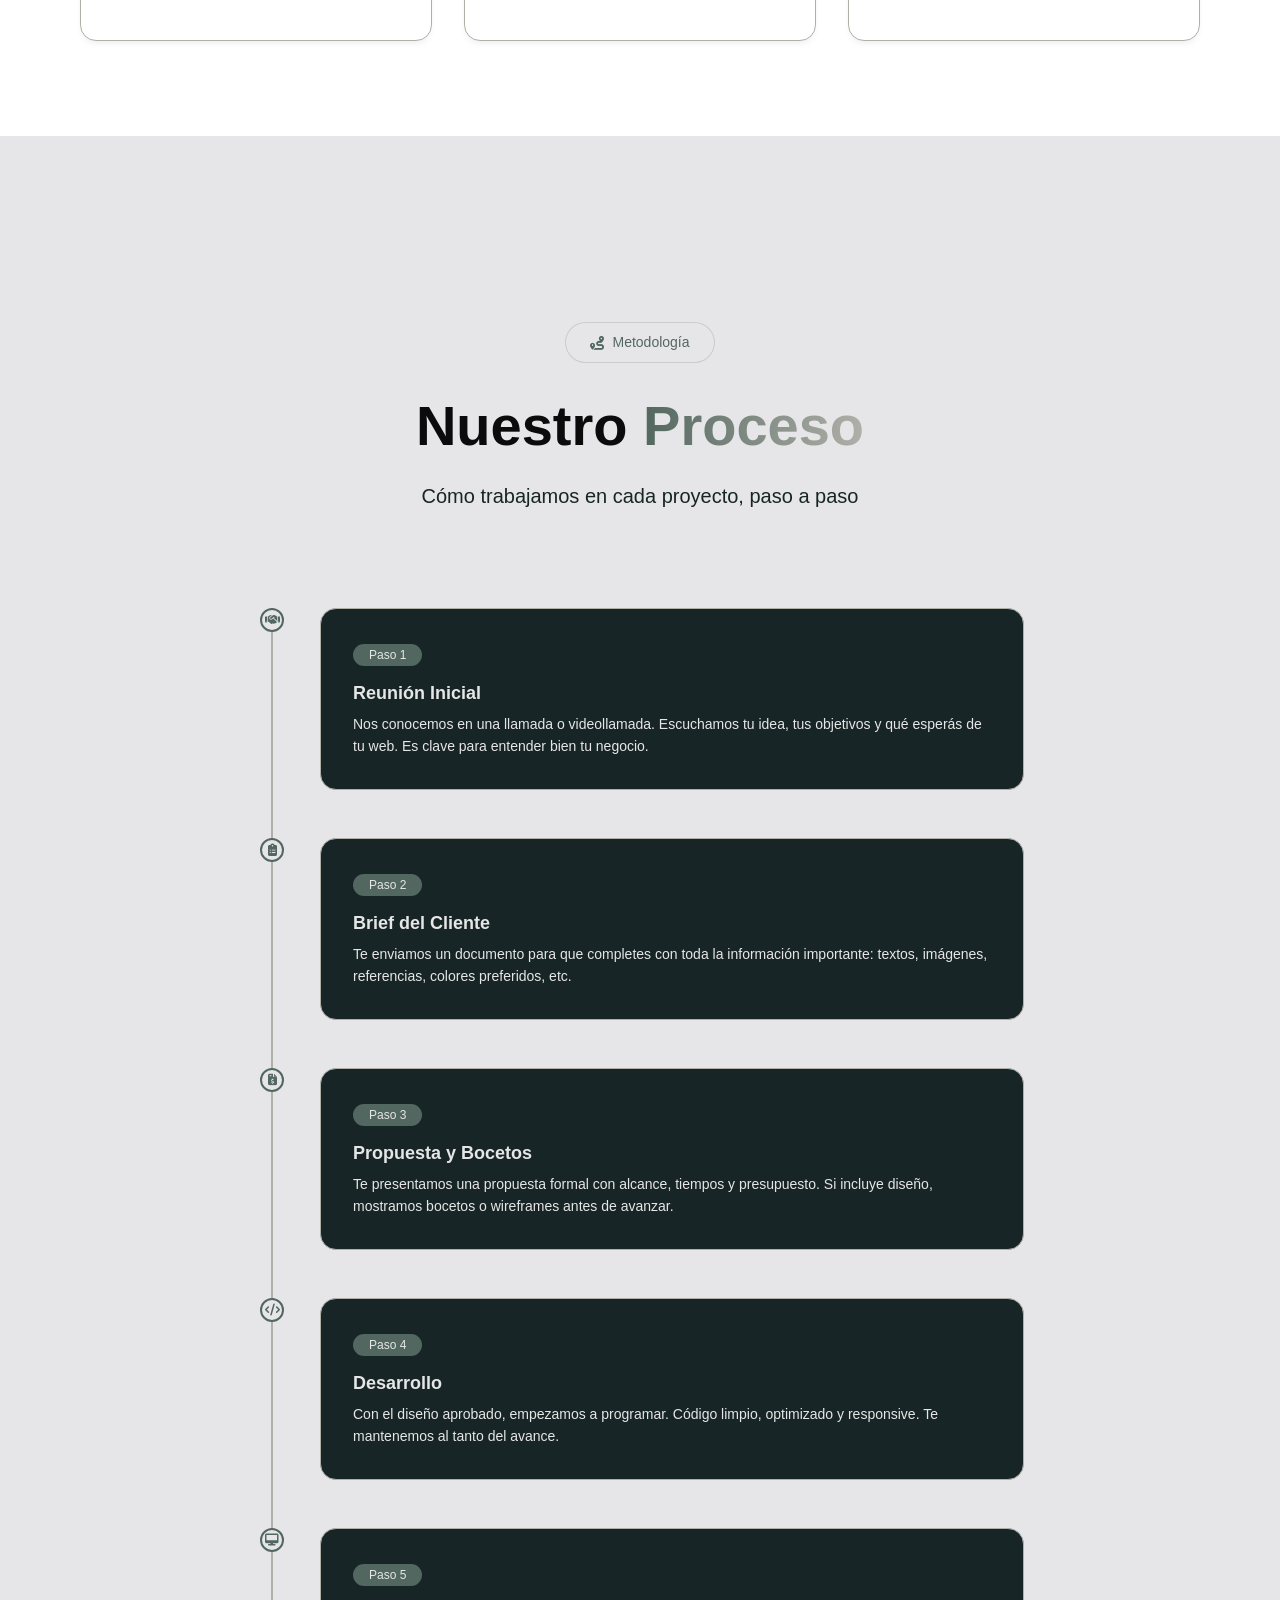
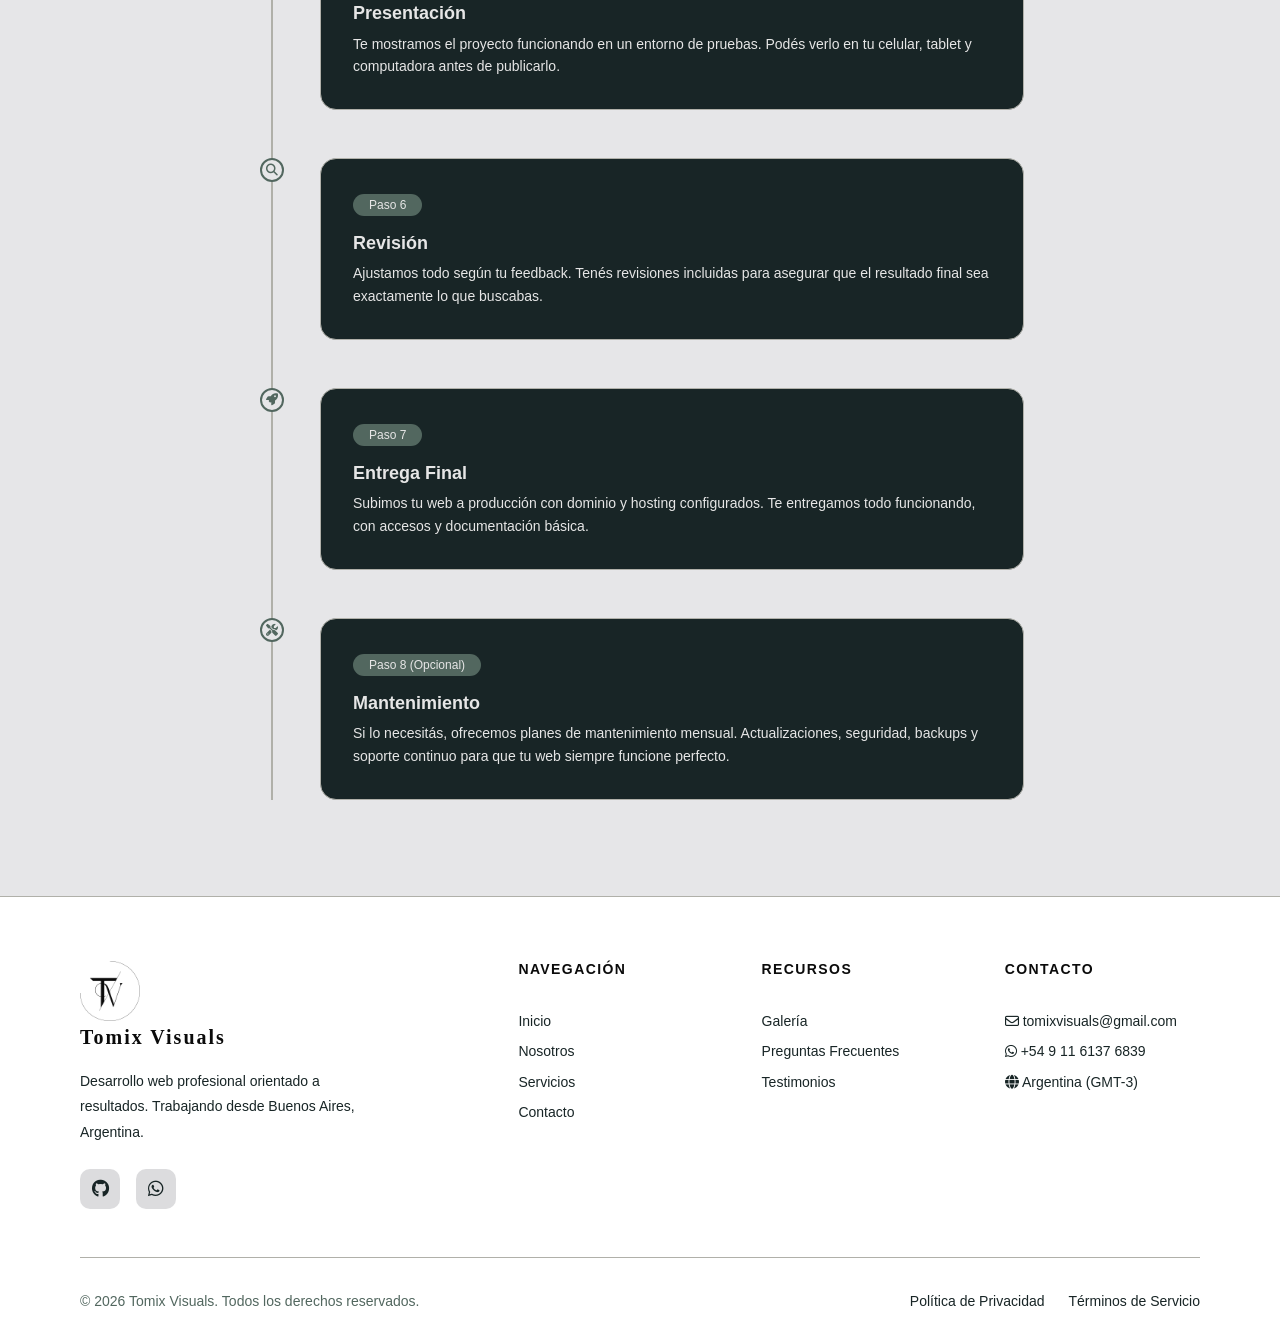
==== commit 31d7da53: "Hice lo que dijo matz , 26/4/2026" ====
--- a/index.html
+++ b/index.html
@@ -220,7 +220,7 @@
                 <div class="card text-center" data-aos="fade-up" data-aos-delay="100">
                     <div class="card-icon"><i class="fa-solid fa-bolt"></i></div>
                     <h3 class="card-title">Rápido y Eficiente</h3>
-                    <p class="card-text">Entrego proyectos en tiempo récord sin sacrificar calidad.</p>
+                    <p class="card-text">Entregamos proyectos en tiempo récord sin sacrificar calidad.</p>
                 </div>
 
                 <div class="card text-center" data-aos="fade-up" data-aos-delay="200">
@@ -245,7 +245,7 @@
                 <span>Metodología</span>
             </div>
             <h1 class="hero-title">Nuestro <span>Proceso</span></h1>
-            <p class="hero-subtitle">Cómo trabajo en cada proyecto, paso a paso</p>
+            <p class="hero-subtitle">Cómo trabajamos en cada proyecto, paso a paso</p>
         </div>
     </section>
 
@@ -263,7 +263,7 @@
                         <span class="tag" style="margin-bottom: var(--space-sm);">Paso 1</span>
                         <h3 class="timeline-title">Reunión Inicial</h3>
                         <p class="timeline-text">
-                            Nos conocemos en una llamada o videollamada. Escucho tu idea, tus objetivos y qué esperás de
+                            Nos conocemos en una llamada o videollamada. Escuchamos tu idea, tus objetivos y qué esperás de
                             tu web. Es clave para entender bien tu negocio.
                         </p>
                     </div>
@@ -278,7 +278,7 @@
                         <span class="tag" style="margin-bottom: var(--space-sm);">Paso 2</span>
                         <h3 class="timeline-title">Brief del Cliente</h3>
                         <p class="timeline-text">
-                            Te envío un documento para que completes con toda la información importante: textos,
+                            Te enviamos un documento para que completes con toda la información importante: textos,
                             imágenes, referencias, colores preferidos, etc.
                         </p>
                     </div>
@@ -293,8 +293,8 @@
                         <span class="tag" style="margin-bottom: var(--space-sm);">Paso 3</span>
                         <h3 class="timeline-title">Propuesta y Bocetos</h3>
                         <p class="timeline-text">
-                            Te presento una propuesta formal con alcance, tiempos y presupuesto. Si incluye diseño,
-                            muestro bocetos o wireframes antes de avanzar.
+                            Te presentamos una propuesta formal con alcance, tiempos y presupuesto. Si incluye diseño,
+                            mostramos bocetos o wireframes antes de avanzar.
                         </p>
                     </div>
                 </div>
@@ -308,8 +308,8 @@
                         <span class="tag" style="margin-bottom: var(--space-sm);">Paso 4</span>
                         <h3 class="timeline-title">Desarrollo</h3>
                         <p class="timeline-text">
-                            Con el diseño aprobado, empiezo a programar. Código limpio, optimizado y responsive. Te
-                            mantengo informado del avance.
+                            Con el diseño aprobado, empezamos a programar. Código limpio, optimizado y responsive. Te
+                            mantenemos al tanto del avance.
                         </p>
                     </div>
                 </div>
@@ -323,7 +323,7 @@
                         <span class="tag" style="margin-bottom: var(--space-sm);">Paso 5</span>
                         <h3 class="timeline-title">Presentación</h3>
                         <p class="timeline-text">
-                            Te muestro el proyecto funcionando en un entorno de pruebas. Podés verlo en tu celular,
+                            Te mostramos el proyecto funcionando en un entorno de pruebas. Podés verlo en tu celular,
                             tablet y computadora antes de publicarlo.
                         </p>
                     </div>
@@ -353,7 +353,7 @@
                         <span class="tag" style="margin-bottom: var(--space-sm);">Paso 7</span>
                         <h3 class="timeline-title">Entrega Final</h3>
                         <p class="timeline-text">
-                            Subimos tu web a producción con dominio y hosting configurados. Te entrego todo funcionando,
+                            Subimos tu web a producción con dominio y hosting configurados. Te entregamos todo funcionando,
                             con accesos y documentación básica.
                         </p>
                     </div>
@@ -368,7 +368,7 @@
                         <span class="tag" style="margin-bottom: var(--space-sm);">Paso 8 (Opcional)</span>
                         <h3 class="timeline-title">Mantenimiento</h3>
                         <p class="timeline-text">
-                            Si lo necesitás, ofrezco planes de mantenimiento mensual. Actualizaciones, seguridad,
+                            Si lo necesitás, ofrecemos planes de mantenimiento mensual. Actualizaciones, seguridad,
                             backups y soporte continuo para que tu web siempre funcione perfecto.
                         </p>
                     </div>
--- a/CSS/styles.css
+++ b/CSS/styles.css
@@ -1124,8 +1124,8 @@
     margin-bottom: var(--space-md);
 }
 
-.logo negativo {
-    color: var(#e6e6e8);
+.logo.negativo {
+    color: var(--text-primary);
 }
 
 .footer-brand-text {
@@ -1134,12 +1134,13 @@
     line-height: 1.8;
 }
 
-.footer-title {
+.footer-title,
+.footer-title-negativo {
     font-size: var(--font-size-sm);
     text-transform: uppercase;
     letter-spacing: 0.1em;
-    margin-bottom: var(--space-lg);
-    color: #e6e6e8
+    margin-bottom: var(--space-xl);
+    color: var(--text-primary);
 }
 
 .footer-links {
@@ -1321,36 +1322,72 @@
         --font-size-3xl: 1.5rem;
     }
 
+    /* --- MOBILE MENU DRAWER --- */
     .nav-menu {
         position: fixed;
-        top: 60px;
-        left: 0;
+        top: 0;
+        right: -100%;
+        width: min(320px, 85vw);
+        height: 100vh;
+        flex-direction: column;
+        justify-content: flex-start;
+        align-items: stretch;
+        gap: 0;
+        background: rgba(24, 37, 38, 0.97);
+        backdrop-filter: blur(24px);
+        -webkit-backdrop-filter: blur(24px);
+        border-left: 1px solid rgba(82, 103, 95, 0.3);
+        padding: 100px var(--space-xl) var(--space-xl);
+        box-shadow: -10px 0 40px rgba(0, 0, 0, 0.35);
+        transition: right 0.4s cubic-bezier(0.4, 0, 0.2, 1);
+        z-index: 999;
+        overflow-y: auto;
+    }
+
+    .nav-menu.active {
         right: 0;
-        bottom: 0;
-        flex-direction: column;
-        background: var(--bg-primary);
-        padding: var(--space-xl);
-        gap: var(--space-lg);
-        align-items: flex-start;
-        transform: translateX(-100%);
-        transition: transform var(--transition-base);
-    }
-
-    .nav-menu.active {
-        transform: translateX(0);
+    }
+
+    /* Links grandes y visibles */
+    .nav-menu .nav-link {
+        font-size: 1.15rem;
+        font-weight: 600;
+        color: #e6e6e8;
+        padding: var(--space-md) 0;
+        border-bottom: 1px solid rgba(82, 103, 95, 0.25);
+        display: block;
+        width: 100%;
+        letter-spacing: 0.02em;
+        transition: color 0.2s ease, padding-left 0.2s ease;
+    }
+
+    .nav-menu .nav-link:hover,
+    .nav-menu .nav-link.active {
+        color: var(--accent);
+        padding-left: var(--space-sm);
+    }
+
+    /* Quitar subrayado animado en mobile */
+    .nav-menu .nav-link::after {
+        display: none;
     }
 
     .nav-toggle {
         display: flex;
+        z-index: 1001;
     }
 
     .nav-cta {
         margin-left: 0;
+        margin-top: var(--space-xl);
         width: 100%;
     }
 
     .nav-cta .btn {
         width: 100%;
+        justify-content: center;
+        padding: var(--space-md) var(--space-xl);
+        font-size: 1rem;
     }
 
     .grid-2,
@@ -2393,35 +2430,21 @@
     }
 }
 
-/* --- MOBILE MENU FIXED --- */
+/* Overlay de fondo cuando el menú mobile está abierto */
 @media (max-width: 768px) {
-    .nav-menu {
+    .nav-overlay {
+        display: none;
         position: fixed;
-        top: 0;
-        right: -100%;
-        width: 100%;
-        /* Full width */
-        height: 100vh;
-        background: rgba(255, 255, 255, 0.9);
-        /* Semitransparent dark */
-        backdrop-filter: blur(15px);
-        /* Blur effect */
-        -webkit-backdrop-filter: blur(15px);
-        flex-direction: column;
-        justify-content: center;
-        transition: 0.3s ease;
-        padding: 2rem;
-        z-index: 999;
-    }
-
-    .nav-menu.active {
-        right: 0;
-    }
-
-    .nav-toggle {
-        display: flex;
-        z-index: 1000;
-        /* Above menu */
+        inset: 0;
+        background: rgba(0, 0, 0, 0.5);
+        z-index: 998;
+        backdrop-filter: blur(2px);
+        -webkit-backdrop-filter: blur(2px);
+        animation: fadeIn 0.3s ease;
+    }
+
+    .nav-overlay.active {
+        display: block;
     }
 }
 
